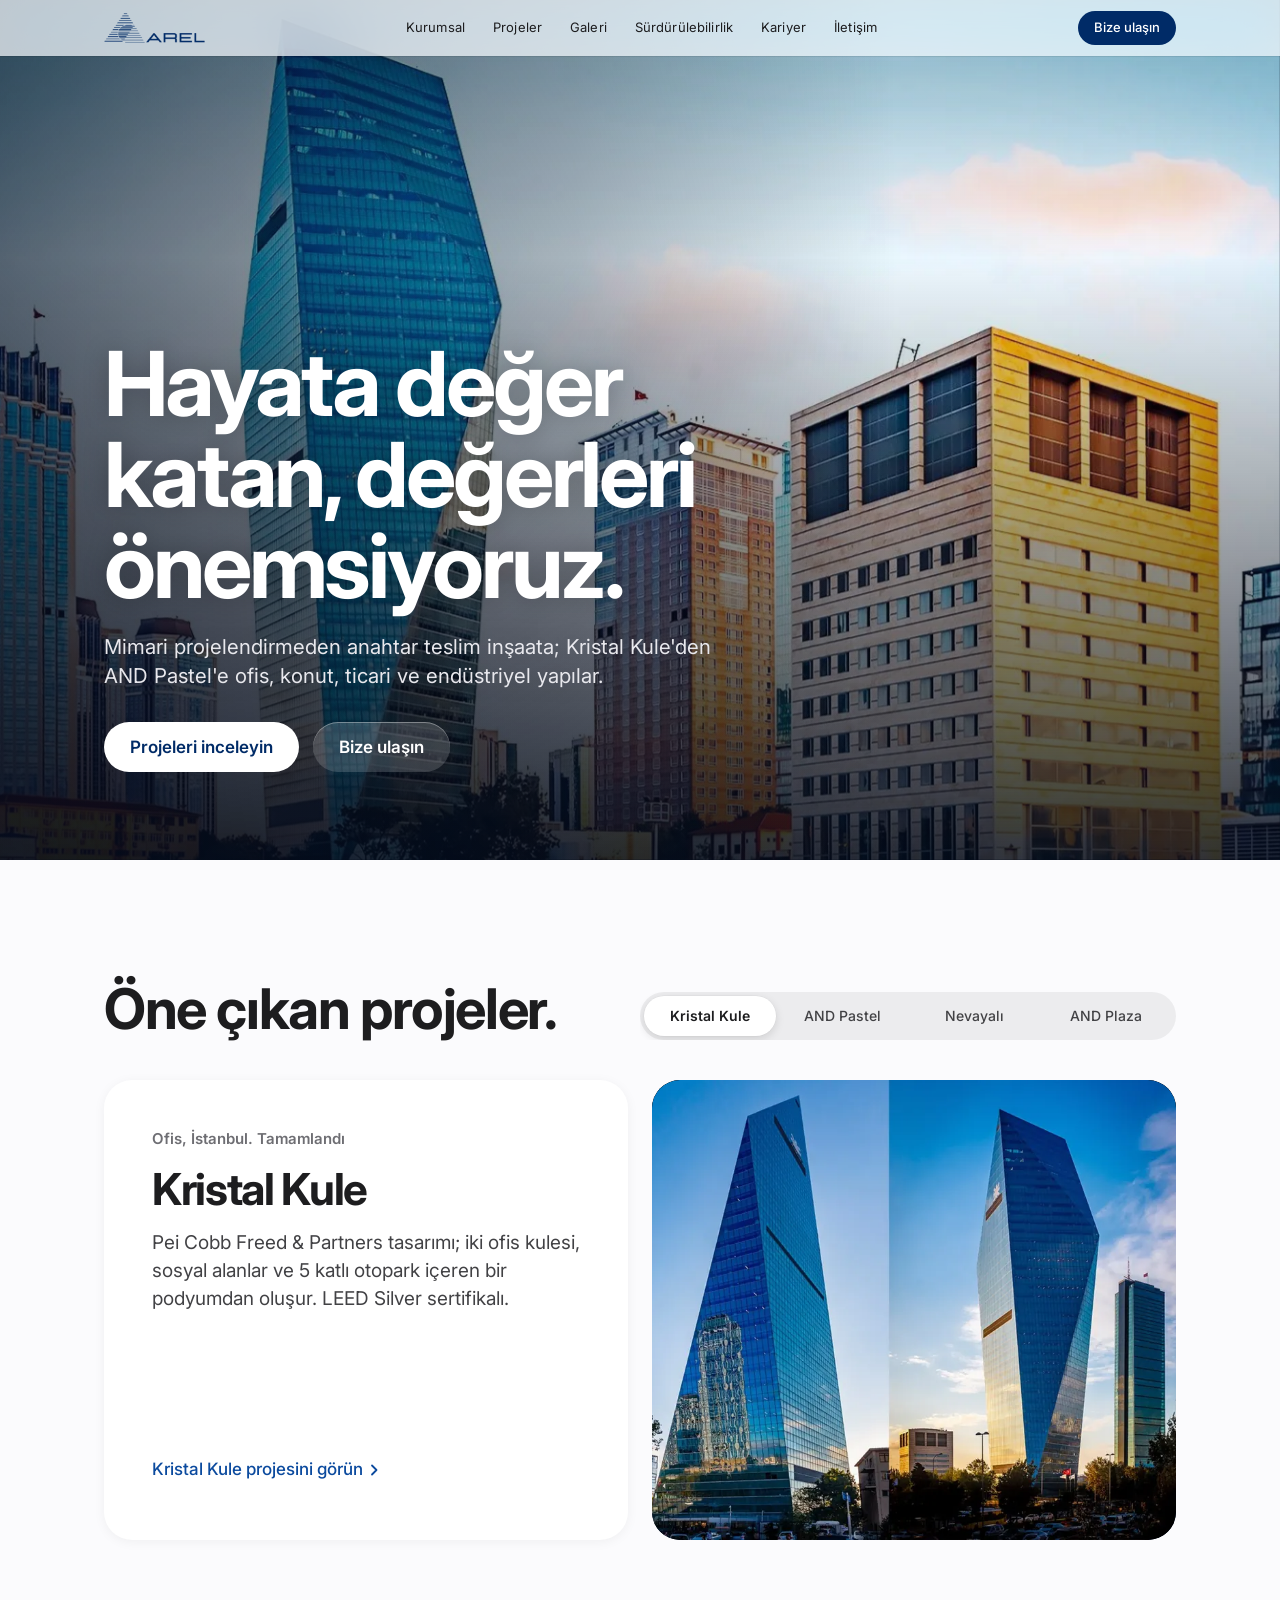
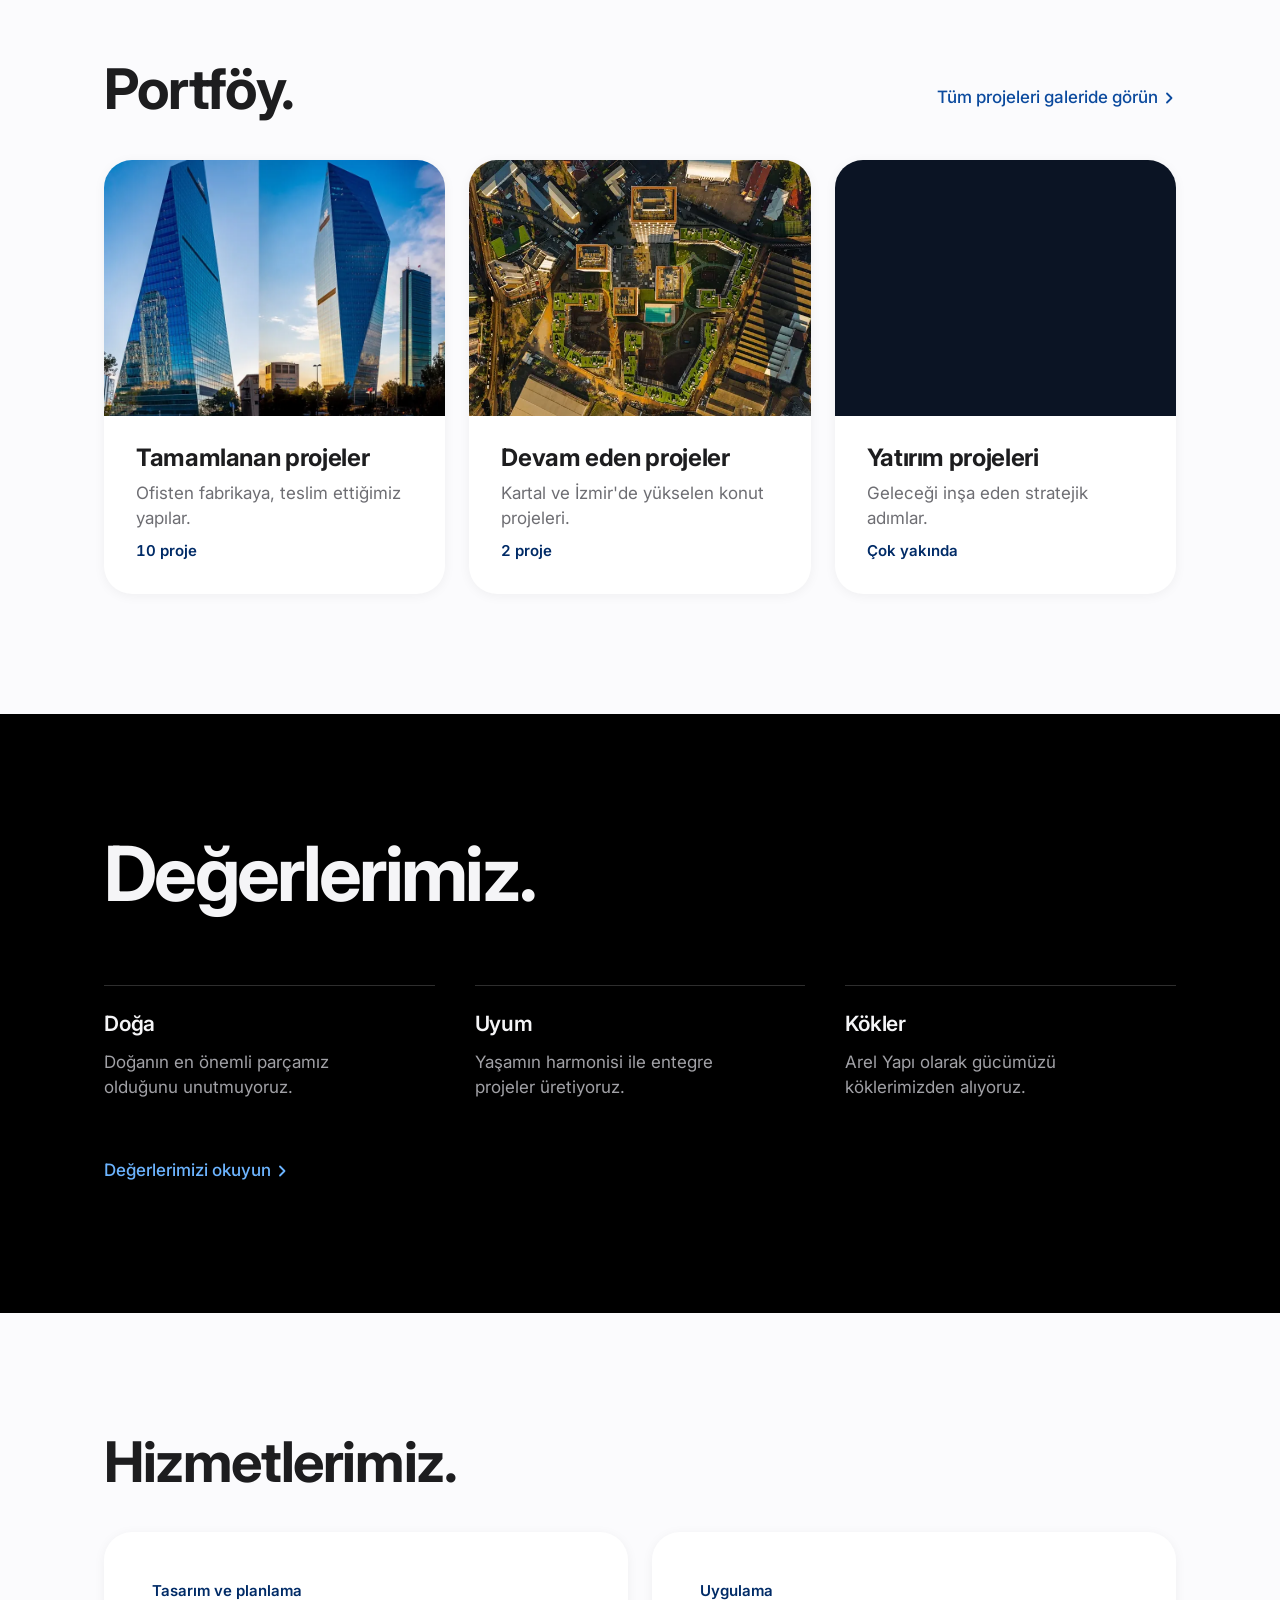
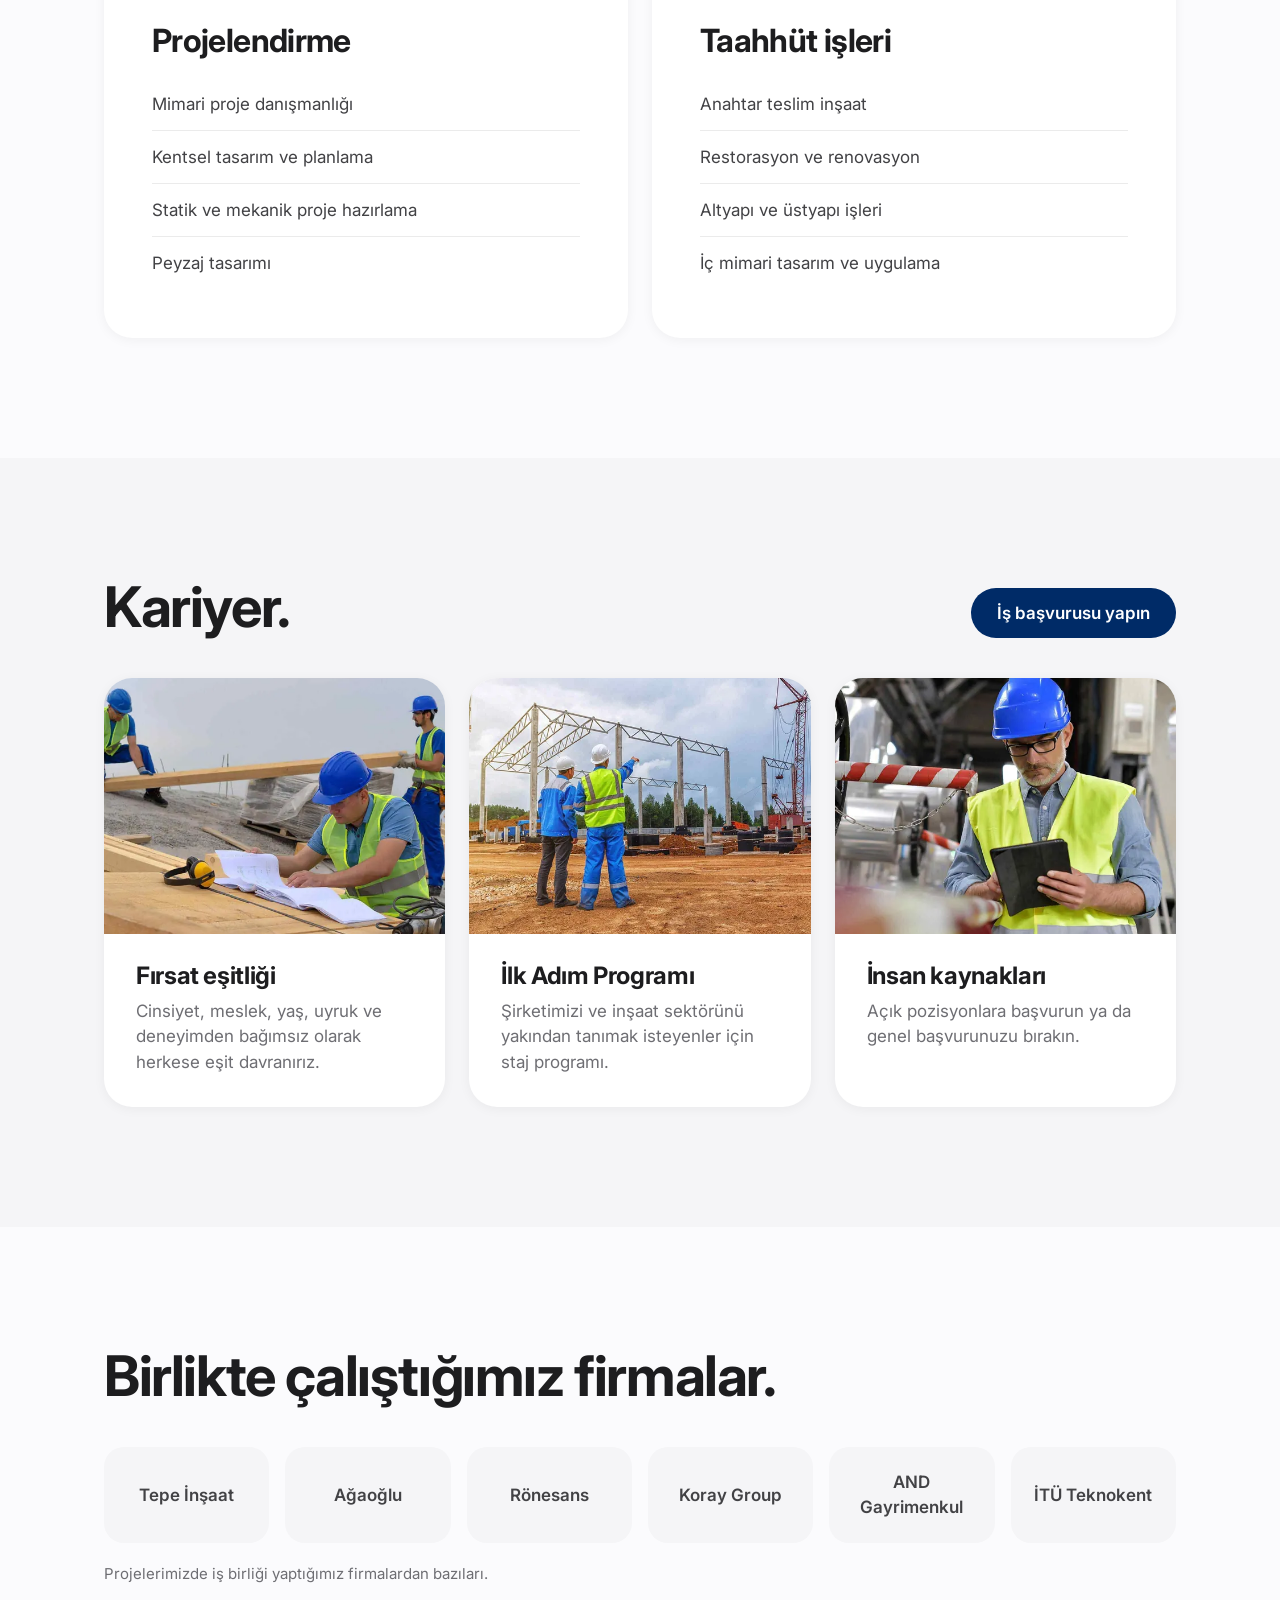
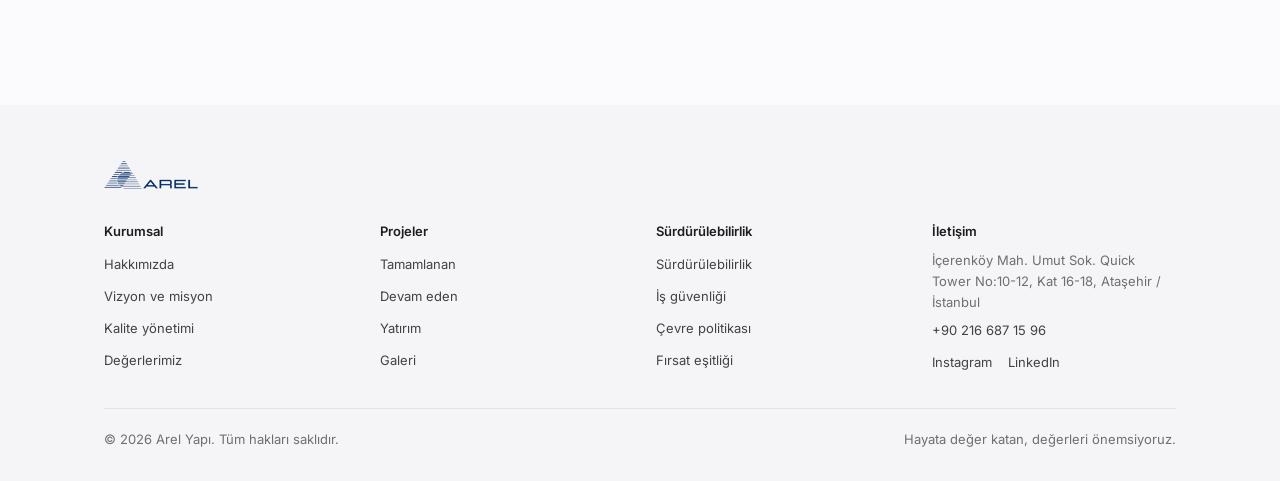
==== index.html @ bcb10699 "Add files via upload" ====
<!DOCTYPE html>
<html lang="tr">
<head>
<meta charset="UTF-8">
<meta name="viewport" content="width=device-width, initial-scale=1">
<title>Arel Yapı | Projelendirme ve Taahhüt</title>
<meta name="description" content="Arel Yapı; mimari projelendirmeden anahtar teslim inşaata kadar ofis, konut, ticari ve endüstriyel yapılar geliştirir. Kristal Kule, AND Plaza, AND Pastel ve daha fazlası.">
<link rel="canonical" href="https://www.arelyapi.net/">
<meta name="theme-color" content="#fbfbfd">
<meta property="og:type" content="website">
<meta property="og:locale" content="tr_TR">
<meta property="og:site_name" content="Arel Yapı">
<meta property="og:title" content="Arel Yapı | Projelendirme ve Taahhüt">
<meta property="og:description" content="Mimari projelendirmeden anahtar teslim inşaata ofis, konut, ticari ve endüstriyel yapılar.">
<meta property="og:url" content="https://www.arelyapi.net/">
<meta property="og:image" content="https://www.arelyapi.net/assets/img/istanbul-silueti-1600.jpg">
<meta name="twitter:card" content="summary_large_image">
<link rel="icon" href="https://arelyapi.net/wp-content/uploads/2025/02/cropped-1-fotor-bg-remover-2025022414462-270x270.png">
<link rel="preconnect" href="https://fonts.googleapis.com">
<link rel="preconnect" href="https://fonts.gstatic.com" crossorigin>
<link rel="preconnect" href="https://www.arelyapi.net">
<link rel="preload" as="image" href="assets/img/istanbul-silueti-1600.webp" imagesrcset="assets/img/istanbul-silueti-960.webp 960w, assets/img/istanbul-silueti-1600.webp 1600w" imagesizes="100vw" type="image/webp">
<link href="https://fonts.googleapis.com/css2?family=Inter:wght@400;500;600;700&display=swap" rel="stylesheet">
<link rel="stylesheet" href="assets/css/arel.css">
<script type="application/ld+json">
{
  "@context": "https://schema.org",
  "@graph": [
    {
      "@type": "Organization",
      "@id": "https://www.arelyapi.net/#org",
      "name": "Arel Yapı",
      "url": "https://www.arelyapi.net/",
      "logo": "https://www.arelyapi.net/assets/img/logo@2x.png",
      "slogan": "Hayata değer katan, değerleri önemsiyoruz.",
      "telephone": "+90 216 687 15 96",
      "address": {
        "@type": "PostalAddress",
        "streetAddress": "İçerenköy Mah. Umut Sok. Quick Tower No:10-12, Kat 16-18",
        "addressLocality": "Ataşehir",
        "addressRegion": "İstanbul",
        "addressCountry": "TR"
      },
      "sameAs": ["https://www.instagram.com/arelyapi_/", "https://tr.linkedin.com/company/arelyapi"]
    },
    {
      "@type": "WebSite",
      "@id": "https://www.arelyapi.net/#website",
      "name": "Arel Yapı",
      "url": "https://www.arelyapi.net/",
      "inLanguage": "tr-TR",
      "publisher": { "@id": "https://www.arelyapi.net/#org" }
    }
  ]
}
</script>
</head>
<body data-root="">
<a class="skip" href="#icerik">İçeriğe geç</a>

<header class="site-header">
  <div class="wrap bar">
    <a class="brand" href="index.html" aria-current="page"><img src="assets/img/logo.png" srcset="assets/img/logo.png 1x, assets/img/logo@2x.png 2x" width="101" height="30" alt="Arel Yapı anasayfa"></a>
    <nav class="nav-links" aria-label="Ana menü">
      <a href="about-us/index.html">Kurumsal</a>
      <a href="projeler/index.html">Projeler</a>
      <a href="galeri/index.html">Galeri</a>
      <a href="surdurulebilirlik/index.html">Sürdürülebilirlik</a>
      <a href="ilk-adim-programi/index.html">Kariyer</a>
      <a href="about-us/contact/index.html">İletişim</a>
    </nav>
    <div class="nav-end">
      <a class="pill" href="about-us/contact/index.html">Bize ulaşın</a>
      <button type="button" class="menu-btn" aria-expanded="false" aria-controls="mobil-menu" aria-label="Menüyü aç">
        <svg class="burger" width="20" height="20" viewBox="0 0 20 20" fill="none" stroke="currentColor" stroke-width="1.8" stroke-linecap="round" aria-hidden="true"><path d="M3 7h14M3 13h14"/></svg>
        <svg class="x" width="20" height="20" viewBox="0 0 20 20" fill="none" stroke="currentColor" stroke-width="1.8" stroke-linecap="round" aria-hidden="true"><path d="M5 5l10 10M15 5 5 15"/></svg>
      </button>
    </div>
  </div>
  <nav class="mobile-menu" id="mobil-menu" aria-label="Mobil menü" hidden>
    <a href="about-us/index.html">Kurumsal</a>
    <a href="projeler/index.html">Projeler</a>
    <a href="galeri/index.html">Galeri</a>
    <a href="surdurulebilirlik/index.html">Sürdürülebilirlik</a>
    <a href="ilk-adim-programi/index.html">Kariyer</a>
    <a href="about-us/contact/index.html">İletişim</a>
  </nav>
</header>

<main id="icerik">

  <!-- Giriş -->
  <section class="home-hero" aria-labelledby="slogan">
    <div class="hero-bg parallax">
      <picture>
        <source type="image/webp" srcset="assets/img/istanbul-silueti-960.webp 960w, assets/img/istanbul-silueti-1600.webp 1600w" sizes="100vw">
        <img src="assets/img/istanbul-silueti-1600.jpg" width="1600" height="900" alt="Kristal Kule ve çevresindeki yüksek yapılarla İstanbul silueti" fetchpriority="high">
      </picture>
    </div>
    <div class="shade" aria-hidden="true"></div>
    <div class="wrap hero-content">
      <h1 id="slogan" class="hero-in">Hayata değer katan, değerleri önemsiyoruz.</h1>
      <p class="hero-in d1">Mimari projelendirmeden anahtar teslim inşaata; Kristal Kule'den AND Pastel'e ofis, konut, ticari ve endüstriyel yapılar.</p>
      <div class="actions hero-in d2">
        <a class="btn btn-light" href="projeler/index.html">Projeleri inceleyin</a>
        <a class="btn btn-ghost" href="about-us/contact/index.html">Bize ulaşın</a>
      </div>
    </div>
  </section>

  <!-- Öne çıkan projeler -->
  <section class="section" aria-labelledby="one-cikan">
    <div class="wrap">
      <div class="section-head reveal">
        <h2 id="one-cikan" class="section-title">Öne çıkan projeler.</h2>
        <div class="tabs-scroll">
          <div class="tabs" role="tablist" aria-label="Öne çıkan projeler">
            <span class="thumb" aria-hidden="true"></span>
            <button type="button" role="tab" id="t-kristal" aria-selected="true" aria-controls="p-kristal" data-media="m-kristal">Kristal Kule</button>
            <button type="button" role="tab" id="t-pastel" aria-selected="false" aria-controls="p-pastel" data-media="m-pastel" tabindex="-1">AND Pastel</button>
            <button type="button" role="tab" id="t-neva" aria-selected="false" aria-controls="p-neva" data-media="m-neva" tabindex="-1">Nevayalı</button>
            <button type="button" role="tab" id="t-plaza" aria-selected="false" aria-controls="p-plaza" data-media="m-plaza" tabindex="-1">AND Plaza</button>
          </div>
        </div>
      </div>

      <div class="feature reveal">
        <div class="feature-text">
          <div class="panel" role="tabpanel" id="p-kristal" aria-labelledby="t-kristal">
            <span class="meta">Ofis, İstanbul. Tamamlandı</span>
            <h3>Kristal Kule</h3>
            <p>Pei Cobb Freed &amp; Partners tasarımı; iki ofis kulesi, sosyal alanlar ve 5 katlı otopark içeren bir podyumdan oluşur. LEED Silver sertifikalı.</p>
            <span class="spacer"></span>
            <a class="more" href="projeler/kristal-kule/index.html">Kristal Kule projesini görün
              <svg width="14" height="14" viewBox="0 0 14 14" fill="none" stroke="currentColor" stroke-width="1.8" stroke-linecap="round" stroke-linejoin="round" aria-hidden="true"><path d="M5 2.5 9.5 7 5 11.5"/></svg></a>
          </div>
          <div class="panel" role="tabpanel" id="p-pastel" aria-labelledby="t-pastel" hidden>
            <span class="meta">Konut, Kartal, İstanbul. Devam ediyor</span>
            <h3>AND Pastel</h3>
            <p>AND Gayrimenkul'ün ikinci projesi. Tepe İnşaat ile, yeni nesil mahalle konseptiyle inşa ediliyor.</p>
            <span class="spacer"></span>
            <a class="more" href="projeler/and-pastel/index.html">AND Pastel projesini görün
              <svg width="14" height="14" viewBox="0 0 14 14" fill="none" stroke="currentColor" stroke-width="1.8" stroke-linecap="round" stroke-linejoin="round" aria-hidden="true"><path d="M5 2.5 9.5 7 5 11.5"/></svg></a>
          </div>
          <div class="panel" role="tabpanel" id="p-neva" aria-labelledby="t-neva" hidden>
            <span class="meta">Konut, İzmir. Devam ediyor</span>
            <h3>Nevayalı</h3>
            <p>İzmir'in merkezinde, doğal çevresiyle bütünleşen ve lüks rezidans yaşamı sunan bir konut projesi.</p>
            <span class="spacer"></span>
            <a class="more" href="projeler/nevayali/index.html">Nevayalı projesini görün
              <svg width="14" height="14" viewBox="0 0 14 14" fill="none" stroke="currentColor" stroke-width="1.8" stroke-linecap="round" stroke-linejoin="round" aria-hidden="true"><path d="M5 2.5 9.5 7 5 11.5"/></svg></a>
          </div>
          <div class="panel" role="tabpanel" id="p-plaza" aria-labelledby="t-plaza" hidden>
            <span class="meta">Ofis, Anadolu Yakası, İstanbul. Tamamlandı</span>
            <h3>AND Plaza</h3>
            <p>73.325 m² inşaat alanına sahip A+ sınıfı ofis projesi. Tepe İnşaat tarafından anahtar teslim tamamlandı; LEED Platinum sertifikalı.</p>
            <span class="spacer"></span>
            <a class="more" href="projeler/and-plaza/index.html">AND Plaza projesini görün
              <svg width="14" height="14" viewBox="0 0 14 14" fill="none" stroke="currentColor" stroke-width="1.8" stroke-linecap="round" stroke-linejoin="round" aria-hidden="true"><path d="M5 2.5 9.5 7 5 11.5"/></svg></a>
          </div>
        </div>

        <div class="feature-media">
          <div class="panel media" id="m-kristal">
            <picture>
              <source type="image/webp" srcset="assets/img/kristal-kule-800.webp 800w, assets/img/kristal-kule-1600.webp 1600w" sizes="(min-width: 1120px) 540px, (min-width: 700px) 50vw, 100vw">
              <img src="assets/img/kristal-kule-1600.jpg" width="1600" height="1348" alt="Kristal Kule'nin cam cepheli iki kulesi" loading="lazy" decoding="async">
            </picture>
            <span class="fallback"><b>Kristal Kule</b><span>[Görsel yüklenemedi]</span></span>
          </div>
          <div class="panel media" id="m-pastel" hidden>
            <picture>
              <source type="image/webp" srcset="assets/img/and-pastel-800.webp 800w, assets/img/and-pastel-1600.webp 1600w" sizes="(min-width: 1120px) 540px, (min-width: 700px) 50vw, 100vw">
              <img src="assets/img/and-pastel-1600.jpg" width="1600" height="900" alt="AND Pastel yerleşkesinin kuşbakışı görünümü" loading="lazy" decoding="async">
            </picture>
            <span class="fallback"><b>AND Pastel</b><span>[Görsel yüklenemedi]</span></span>
          </div>
          <div class="panel media" id="m-neva" hidden>
            <img src="https://www.arelyapi.net/wp-content/uploads/2024/11/1-editAI.jpg.webp" width="1600" height="900" alt="Nevayalı konut projesinin görseli" loading="lazy" decoding="async">
            <span class="fallback"><b>Nevayalı</b><span>[Görsel yüklenemedi]</span></span>
          </div>
          <div class="panel media" id="m-plaza" hidden>
            <img src="https://www.arelyapi.net/wp-content/uploads/2020/07/and-plaza_1.jpg" width="1600" height="900" alt="AND Plaza ofis binası" loading="lazy" decoding="async">
            <span class="fallback"><b>AND Plaza</b><span>[Görsel yüklenemedi]</span></span>
          </div>
        </div>
      </div>
    </div>
  </section>

  <!-- Portföy -->
  <section class="section" style="padding-top: 0" aria-labelledby="portfoy">
    <div class="wrap">
      <div class="section-head reveal">
        <h2 id="portfoy" class="section-title">Portföy.</h2>
        <a class="more" href="galeri/index.html">Tüm projeleri galeride görün
          <svg width="14" height="14" viewBox="0 0 14 14" fill="none" stroke="currentColor" stroke-width="1.8" stroke-linecap="round" stroke-linejoin="round" aria-hidden="true"><path d="M5 2.5 9.5 7 5 11.5"/></svg></a>
      </div>
      <div class="grid-3">
        <a class="tile reveal" href="tamamlanan-projeler/index.html">
          <span class="tile-img"><picture>
            <source type="image/webp" srcset="assets/img/kristal-kule-800.webp 800w, assets/img/kristal-kule-1600.webp 1600w" sizes="(min-width: 1120px) 360px, (min-width: 700px) 50vw, 100vw">
            <img src="assets/img/kristal-kule-1600.jpg" width="1600" height="1348" alt="" loading="lazy" decoding="async"></picture></span>
          <span class="tile-body">
            <span class="tile-title">Tamamlanan projeler</span>
            <span class="tile-text">Ofisten fabrikaya, teslim ettiğimiz yapılar.</span>
            <span class="tile-count">10 proje</span>
          </span>
        </a>
        <a class="tile reveal" href="devam-eden-projeler/index.html">
          <span class="tile-img"><picture>
            <source type="image/webp" srcset="assets/img/and-pastel-800.webp 800w, assets/img/and-pastel-1600.webp 1600w" sizes="(min-width: 1120px) 360px, (min-width: 700px) 50vw, 100vw">
            <img src="assets/img/and-pastel-1600.jpg" width="1600" height="900" alt="" loading="lazy" decoding="async"></picture></span>
          <span class="tile-body">
            <span class="tile-title">Devam eden projeler</span>
            <span class="tile-text">Kartal ve İzmir'de yükselen konut projeleri.</span>
            <span class="tile-count">2 proje</span>
          </span>
        </a>
        <a class="tile reveal" href="yatirim-projeleri/index.html">
          <span class="tile-img"><picture>
            <source type="image/webp" srcset="assets/img/istanbul-silueti-960.webp 960w, assets/img/istanbul-silueti-1600.webp 1600w" sizes="(min-width: 1120px) 360px, (min-width: 700px) 50vw, 100vw">
            <img src="assets/img/istanbul-silueti-1600.jpg" width="1600" height="900" alt="" loading="lazy" decoding="async" style="object-position: 85% center"></picture></span>
          <span class="tile-body">
            <span class="tile-title">Yatırım projeleri</span>
            <span class="tile-text">Geleceği inşa eden stratejik adımlar.</span>
            <span class="tile-count">Çok yakında</span>
          </span>
        </a>
      </div>
    </div>
  </section>

  <!-- Değerler -->
  <section class="section dark values" aria-labelledby="degerler">
    <div class="wrap">
      <h2 id="degerler" class="reveal">Değerlerimiz.</h2>
      <div class="grid-3">
        <div class="value reveal">
          <h3>Doğa</h3>
          <p>Doğanın en önemli parçamız olduğunu unutmuyoruz.</p>
        </div>
        <div class="value reveal">
          <h3>Uyum</h3>
          <p>Yaşamın harmonisi ile entegre projeler üretiyoruz.</p>
        </div>
        <div class="value reveal">
          <h3>Kökler</h3>
          <p>Arel Yapı olarak gücümüzü köklerimizden alıyoruz.</p>
        </div>
      </div>
      <a class="more reveal" href="degerlerimiz/index.html">Değerlerimizi okuyun
        <svg width="14" height="14" viewBox="0 0 14 14" fill="none" stroke="currentColor" stroke-width="1.8" stroke-linecap="round" stroke-linejoin="round" aria-hidden="true"><path d="M5 2.5 9.5 7 5 11.5"/></svg></a>
    </div>
  </section>

  <!-- Hizmetler -->
  <section class="section" aria-labelledby="hizmetler">
    <div class="wrap">
      <div class="section-head reveal">
        <h2 id="hizmetler" class="section-title">Hizmetlerimiz.</h2>
      </div>
      <div class="grid-3" style="grid-template-columns: repeat(auto-fit, minmax(320px, 1fr))">
        <div class="service reveal">
          <span class="meta">Tasarım ve planlama</span>
          <h3>Projelendirme</h3>
          <ul>
            <li>Mimari proje danışmanlığı</li>
            <li>Kentsel tasarım ve planlama</li>
            <li>Statik ve mekanik proje hazırlama</li>
            <li>Peyzaj tasarımı</li>
          </ul>
        </div>
        <div class="service reveal">
          <span class="meta">Uygulama</span>
          <h3>Taahhüt işleri</h3>
          <ul>
            <li>Anahtar teslim inşaat</li>
            <li>Restorasyon ve renovasyon</li>
            <li>Altyapı ve üstyapı işleri</li>
            <li>İç mimari tasarım ve uygulama</li>
          </ul>
        </div>
      </div>
    </div>
  </section>

  <!-- Kariyer -->
  <section class="section bg-surface" aria-labelledby="kariyer">
    <div class="wrap">
      <div class="section-head reveal">
        <h2 id="kariyer" class="section-title">Kariyer.</h2>
        <a class="btn btn-navy" href="is-basvurusu/index.html">İş başvurusu yapın</a>
      </div>
      <div class="grid-3">
        <a class="tile reveal" href="firsat-esitligi/index.html">
          <span class="tile-img"><picture>
            <source type="image/webp" srcset="assets/img/firsat-esitligi-600.webp 600w, assets/img/firsat-esitligi-1200.webp 1200w" sizes="(min-width: 1120px) 360px, (min-width: 700px) 50vw, 100vw">
            <img src="assets/img/firsat-esitligi-1200.jpg" width="1200" height="1244" alt="" loading="lazy" decoding="async"></picture></span>
          <span class="tile-body">
            <span class="tile-title">Fırsat eşitliği</span>
            <span class="tile-text">Cinsiyet, meslek, yaş, uyruk ve deneyimden bağımsız olarak herkese eşit davranırız.</span>
          </span>
        </a>
        <a class="tile reveal" href="ilk-adim-programi/index.html">
          <span class="tile-img"><picture>
            <source type="image/webp" srcset="assets/img/ilk-adim-600.webp 600w, assets/img/ilk-adim-1200.webp 1200w" sizes="(min-width: 1120px) 360px, (min-width: 700px) 50vw, 100vw">
            <img src="assets/img/ilk-adim-1200.jpg" width="1200" height="1244" alt="" loading="lazy" decoding="async"></picture></span>
          <span class="tile-body">
            <span class="tile-title">İlk Adım Programı</span>
            <span class="tile-text">Şirketimizi ve inşaat sektörünü yakından tanımak isteyenler için staj programı.</span>
          </span>
        </a>
        <a class="tile reveal" href="is-basvurusu/index.html">
          <span class="tile-img"><picture>
            <source type="image/webp" srcset="assets/img/insan-kaynaklari-600.webp 600w, assets/img/insan-kaynaklari-1200.webp 1200w" sizes="(min-width: 1120px) 360px, (min-width: 700px) 50vw, 100vw">
            <img src="assets/img/insan-kaynaklari-1200.jpg" width="1200" height="1244" alt="" loading="lazy" decoding="async"></picture></span>
          <span class="tile-body">
            <span class="tile-title">İnsan kaynakları</span>
            <span class="tile-text">Açık pozisyonlara başvurun ya da genel başvurunuzu bırakın.</span>
          </span>
        </a>
      </div>
    </div>
  </section>

  <!-- Birlikte çalıştığımız firmalar -->
  <section class="section" aria-labelledby="ortaklar">
    <div class="wrap">
      <div class="section-head reveal">
        <h2 id="ortaklar" class="section-title">Birlikte çalıştığımız firmalar.</h2>
      </div>
      <ul class="partners reveal">
        <li translate="no">Tepe İnşaat</li>
        <li translate="no">Ağaoğlu</li>
        <li translate="no">Rönesans</li>
        <li translate="no">Koray Group</li>
        <li translate="no">AND Gayrimenkul</li>
        <li translate="no">İTÜ Teknokent</li>
      </ul>
      <p class="partners-note">Projelerimizde iş birliği yaptığımız firmalardan bazıları.</p>
    </div>
  </section>

</main>

<footer class="site-footer">
  <div class="wrap">
    <img class="logo" src="assets/img/logo.png" srcset="assets/img/logo.png 1x, assets/img/logo@2x.png 2x" width="94" height="28" alt="Arel Yapı" loading="lazy">
    <div class="foot-grid">
      <div><h2>Kurumsal</h2><a href="about-us/index.html">Hakkımızda</a><a href="about-us/vizyon-misyon/index.html">Vizyon ve misyon</a><a href="kalite-yonetimi/index.html">Kalite yönetimi</a><a href="degerlerimiz/index.html">Değerlerimiz</a></div>
      <div><h2>Projeler</h2><a href="tamamlanan-projeler/index.html">Tamamlanan</a><a href="devam-eden-projeler/index.html">Devam eden</a><a href="yatirim-projeleri/index.html">Yatırım</a><a href="galeri/index.html">Galeri</a></div>
      <div><h2>Sürdürülebilirlik</h2><a href="surdurulebilirlik/index.html">Sürdürülebilirlik</a><a href="is-guvenligi/index.html">İş güvenliği</a><a href="cevre-politikasi/index.html">Çevre politikası</a><a href="firsat-esitligi/index.html">Fırsat eşitliği</a></div>
      <div><h2>İletişim</h2>
        <address>İçerenköy Mah. Umut Sok. Quick Tower No:10-12, Kat 16-18, Ataşehir / İstanbul</address>
        <a href="tel:+902166871596">+90 216 687 15 96</a>
        <!-- [Eksik: e-posta adresi] Sitede gizli olduğu için okunamadı. Ekleyin: <a href="mailto:...">...</a> -->
        <div class="foot-social"><a href="https://www.instagram.com/arelyapi_/" rel="noopener">Instagram</a><a href="https://tr.linkedin.com/company/arelyapi" rel="noopener">LinkedIn</a></div>
      </div>
    </div>
    <div class="foot-bottom"><span>© <span id="yil">2026</span> Arel Yapı. Tüm hakları saklıdır.</span><span>Hayata değer katan, değerleri önemsiyoruz.</span></div>
  </div>
</footer>

<script src="assets/js/site.js" defer></script>
<script src="assets/js/anasayfa.js" defer></script>
</body>
</html>
---- assets/css/arel.css ----
/* ==========================================================================
   Arel Yapı — ortak stil dosyası
   Anasayfa (index.html) ve Galeri (galeri/index.html) bu dosyayı kullanır.
   Bölümler: 1 Değişkenler · 2 Temel · 3 Header · 4 Ortak parçalar
             5 Anasayfa · 6 Galeri · 7 Footer · 8 Hareket tercihleri
   ========================================================================== */

/* 1. Değişkenler -------------------------------------------------------- */
:root {
  --bg: #fbfbfd;
  --surface: #f5f5f7;
  --card: #ffffff;
  --ink: #1d1d1f;
  --ink-2: #424245;
  --muted: #6e6e73;
  --line: rgba(0, 0, 0, .08);
  --navy: #002b67;          /* Arel logosundaki lacivert */
  --navy-deep: #001a40;
  --link: #0b4a9e;
  --night: #0b1424;
  --on-dark: #f5f5f7;
  --on-dark-2: #a1a1a6;
  --link-on-dark: #6cb4ff;
  --radius-lg: 28px;
  --radius-md: 18px;
  --ease: cubic-bezier(.2, .8, .2, 1);
  --wrap: 1120px;
  --header-h: 56px;
  --font: -apple-system, BlinkMacSystemFont, "SF Pro Text", "Inter", system-ui, sans-serif;
}

/* 2. Temel -------------------------------------------------------------- */
*, *::before, *::after { box-sizing: border-box; }
[hidden] { display: none !important; }
html { scroll-behavior: smooth; -webkit-text-size-adjust: 100%; }
body {
  margin: 0;
  background: var(--bg);
  color: var(--ink);
  font-family: var(--font);
  font-size: 17px;
  line-height: 1.47;
  -webkit-font-smoothing: antialiased;
  -webkit-tap-highlight-color: rgba(0, 43, 103, .12);
}
img, picture { display: block; max-width: 100%; }
img { height: auto; }
a { color: var(--link); text-decoration: none; }
a:hover { color: var(--navy); text-decoration: underline; }
button { font: inherit; color: inherit; touch-action: manipulation; }
h1, h2, h3 { text-wrap: balance; }
p { text-wrap: pretty; }
:focus-visible { outline: 3px solid rgba(11, 74, 158, .55); outline-offset: 3px; border-radius: 6px; }
[id] { scroll-margin-top: calc(var(--header-h) + 16px); }
.wrap { max-width: var(--wrap); margin: 0 auto; padding: 0 24px; }
.sr-only { position: absolute; width: 1px; height: 1px; padding: 0; margin: -1px; overflow: hidden; clip: rect(0 0 0 0); white-space: nowrap; border: 0; }
.skip { position: absolute; left: 16px; top: -64px; z-index: 100; background: var(--navy); color: #fff; padding: 12px 18px; border-radius: 999px; }
.skip:focus { top: 12px; color: #fff; }

/* 3. Header ------------------------------------------------------------- */
.site-header {
  position: sticky; top: 0; z-index: 40;
  background: rgba(251, 251, 253, .72);
  -webkit-backdrop-filter: saturate(180%) blur(24px);
  backdrop-filter: saturate(180%) blur(24px);
  box-shadow: 0 1px 0 var(--line);
}
.site-header .bar { height: var(--header-h); display: flex; align-items: center; justify-content: space-between; gap: 24px; }
.brand { display: flex; align-items: center; min-height: 44px; }
.brand img { width: 101px; height: 30px; }
.nav-links { display: flex; align-items: center; gap: 28px; font-size: 13px; letter-spacing: .01em; }
.nav-links a { color: var(--ink); }
.nav-links a[aria-current="page"] { color: var(--navy); font-weight: 600; }
.nav-end { display: flex; align-items: center; gap: 8px; }
.menu-btn { display: none; width: 44px; height: 44px; border: 0; border-radius: 50%; background: transparent; place-items: center; cursor: pointer; }
.menu-btn:hover { background: rgba(0, 0, 0, .06); }
.menu-btn .x { display: none; }
.menu-btn[aria-expanded="true"] .x { display: block; }
.menu-btn[aria-expanded="true"] .burger { display: none; }
.mobile-menu { border-top: 1px solid var(--line); padding: 8px 24px 24px; }
.mobile-menu a { display: flex; align-items: center; min-height: 52px; font-size: 21px; font-weight: 600; letter-spacing: -.01em; color: var(--ink); box-shadow: inset 0 -1px 0 var(--line); }
.mobile-menu a[aria-current="page"] { color: var(--navy); }
.mobile-menu a:hover { text-decoration: none; color: var(--navy); }
@media (max-width: 820px) {
  .nav-links, .nav-end .pill { display: none; }
  .menu-btn { display: grid; }
}
@media (min-width: 821px) { .mobile-menu { display: none !important; } }
@media (prefers-reduced-transparency: reduce) {
  .site-header { background: var(--bg); -webkit-backdrop-filter: none; backdrop-filter: none; }
}
@media (prefers-contrast: more) { .site-header { background: #fff; box-shadow: 0 1px 0 var(--ink); } }

/* 4. Ortak parçalar ----------------------------------------------------- */
.pill {
  display: inline-flex; align-items: center; justify-content: center;
  min-height: 34px; padding: 0 16px; border: 0; border-radius: 999px;
  background: var(--navy); color: #fff; font-size: 13px; font-weight: 500; cursor: pointer;
  transition: transform 120ms ease-out, background-color 200ms ease;
}
.pill:hover { background: var(--navy-deep); color: #fff; text-decoration: none; }
.pill:active { transform: scale(.96); }
.btn {
  display: inline-flex; align-items: center; min-height: 50px; padding: 0 26px;
  border-radius: 999px; font-size: 17px; font-weight: 600;
  transition: transform 120ms ease-out, background-color 200ms ease;
}
.btn:hover { text-decoration: none; }
.btn:active { transform: scale(.96); }
.btn-light { background: #fff; color: var(--navy); }
.btn-light:hover { background: #e8edf6; color: var(--navy); }
.btn-navy { background: var(--navy); color: #fff; }
.btn-navy:hover { background: var(--navy-deep); color: #fff; }
.btn-ghost { background: rgba(255, 255, 255, .16); color: #fff; box-shadow: inset 0 1px 0 rgba(255, 255, 255, .35);
  -webkit-backdrop-filter: saturate(180%) blur(20px); backdrop-filter: saturate(180%) blur(20px); }
.btn-ghost:hover { background: rgba(255, 255, 255, .26); color: #fff; }
.more { display: inline-flex; align-items: center; gap: 4px; min-height: 44px; font-size: 17px; font-weight: 500; }
.more svg { flex: none; }
.section { padding: 120px 0; }
.section-title { margin: 0; font-size: clamp(36px, 5vw, 56px); line-height: 1.07; letter-spacing: -.025em; font-weight: 700; }
.section-head { display: flex; flex-wrap: wrap; align-items: flex-end; justify-content: space-between; gap: 24px; margin-bottom: 40px; }
.lead { margin: 0; font-size: 21px; line-height: 1.42; color: var(--ink-2); max-width: 30em; }
.media { display: block; position: relative; overflow: hidden; border-radius: var(--radius-lg); background: var(--night); }
.media img { width: 100%; height: 100%; object-fit: cover; }
.media picture, .tile-img picture, .hero-bg picture { width: 100%; height: 100%; }
.fallback { position: absolute; inset: 0; display: none; flex-direction: column; align-items: center; justify-content: center; gap: 8px; padding: 24px; text-align: center; color: #dbe6ff; background: linear-gradient(160deg, #13233f, #0b1424); }
.fallback b { font-size: 28px; letter-spacing: -.02em; color: #fff; }
.fallback span { font-size: 14px; }
.media.is-broken img { display: none; }
.media.is-broken .fallback { display: flex; }
.arrow { width: 44px; height: 44px; border-radius: 50%; border: 0; background: rgba(0, 0, 0, .08); display: grid; place-items: center; cursor: pointer; transition: background-color 200ms ease, transform 120ms ease-out; }
.arrow:hover { background: rgba(0, 0, 0, .14); }
.arrow:active { transform: scale(.94); }
.tile { display: flex; flex-direction: column; border-radius: var(--radius-lg); overflow: hidden; background: var(--card); box-shadow: 0 2px 12px rgba(0, 0, 0, .05); color: var(--ink); transition: transform 500ms var(--ease), box-shadow 500ms var(--ease); }
a.tile:hover { text-decoration: none; color: var(--ink); transform: translateY(-6px); box-shadow: 0 32px 64px rgba(0, 0, 0, .14); }
.tile .tile-img { aspect-ratio: 4 / 3; overflow: hidden; background: var(--night); }
.tile .tile-img img { width: 100%; height: 100%; object-fit: cover; transition: transform 900ms var(--ease); }
a.tile:hover .tile-img img { transform: scale(1.06); }
.tile .tile-body { padding: 28px 32px 32px; display: flex; flex-direction: column; gap: 8px; }
.tile .tile-title { font-size: 24px; font-weight: 700; letter-spacing: -.015em; line-height: 1.2; }
.tile .tile-text { font-size: 17px; line-height: 1.5; color: var(--muted); }
.tile .tile-count { font-size: 15px; font-weight: 600; color: var(--navy); font-variant-numeric: tabular-nums; }
.grid-3 { display: grid; grid-template-columns: repeat(auto-fit, minmax(280px, 1fr)); gap: 24px; }

/* 5. Anasayfa ----------------------------------------------------------- */
.home-hero { position: relative; margin-top: calc(var(--header-h) * -1); height: min(860px, 100svh); min-height: 560px; overflow: hidden; background: var(--night); color: #fff; }
.home-hero .hero-bg { position: absolute; inset: 0; }
.home-hero .hero-bg img { width: 100%; height: 100%; object-fit: cover; object-position: center 40%; }
.home-hero .shade { position: absolute; inset: 0; background: linear-gradient(90deg, rgba(4, 12, 28, .62) 0%, rgba(4, 12, 28, .28) 45%, rgba(4, 12, 28, 0) 70%), linear-gradient(180deg, rgba(4, 12, 28, .25) 0%, rgba(0, 0, 0, 0) 30%, rgba(4, 12, 28, .82) 100%); }
.home-hero h1, .home-hero p { text-shadow: 0 1px 24px rgba(0, 0, 0, .25); }
.home-hero .hero-content { position: relative; height: 100%; display: flex; flex-direction: column; justify-content: flex-end; gap: 20px; padding-bottom: 88px; }
.home-hero h1 { margin: 0; max-width: 13ch; font-size: clamp(44px, 7vw, 92px); line-height: 1.02; letter-spacing: -.035em; font-weight: 700; }
.home-hero p { margin: 0; max-width: 30em; font-size: clamp(18px, 1.6vw, 21px); line-height: 1.42; color: #e8e8ed; }
.home-hero .actions { margin-top: 12px; display: flex; flex-wrap: wrap; align-items: center; gap: 14px; }

.tabs { position: relative; display: grid; grid-template-columns: repeat(4, 132px); padding: 4px; border-radius: 999px; background: rgba(0, 0, 0, .06); }
.tabs-scroll { max-width: 100%; overflow-x: auto; scrollbar-width: none; }
.tabs-scroll::-webkit-scrollbar { display: none; }
.tabs .thumb { position: absolute; top: 4px; left: 4px; width: 132px; height: 40px; border-radius: 999px; background: #fff; box-shadow: 0 3px 10px rgba(0, 0, 0, .12), 0 0 0 .5px rgba(0, 0, 0, .04); transition: transform 450ms cubic-bezier(.25, 1, .35, 1); }
.tabs button { position: relative; z-index: 1; min-height: 40px; padding: 0 8px; border: 0; border-radius: 999px; background: transparent; font-size: 14px; font-weight: 500; color: var(--ink-2); white-space: nowrap; cursor: pointer; transition: color 200ms ease; }
.tabs button[aria-selected="true"] { color: var(--ink); font-weight: 600; }
.feature { display: grid; grid-template-columns: repeat(auto-fit, minmax(320px, 1fr)); gap: 24px; align-items: stretch; }
.feature-text { border-radius: var(--radius-lg); background: var(--card); box-shadow: 0 2px 12px rgba(0, 0, 0, .05); padding: clamp(28px, 4vw, 48px); display: grid; min-height: 460px; }
.feature-text .panel, .feature-media .panel { grid-area: 1 / 1; }
.feature-text .panel { display: flex; flex-direction: column; gap: 16px; }
.feature-text .meta { font-size: 15px; font-weight: 600; color: var(--muted); }
.feature-text h3 { margin: 0; font-size: clamp(34px, 4vw, 44px); line-height: 1.08; letter-spacing: -.03em; font-weight: 700; }
.feature-text p { margin: 0; font-size: 19px; line-height: 1.47; color: var(--ink-2); }
.feature-text .spacer { flex-grow: 1; }
.feature-media { position: relative; display: grid; border-radius: var(--radius-lg); overflow: hidden; min-height: 460px; background: var(--night); }
.feature-media .panel { position: relative; }
.feature-media img { position: absolute; inset: 0; width: 100%; height: 100%; object-fit: cover; }
.panel[hidden] { display: block !important; visibility: hidden; opacity: 0; }
.feature-text .panel[hidden] { display: flex !important; }
.feature .panel { transition: opacity 450ms ease, transform 700ms var(--ease), visibility 0s linear 0s; }
.feature .panel[hidden] { transition: opacity 300ms ease, transform 700ms var(--ease), visibility 0s linear 300ms; }
.feature-text .panel[hidden] { transform: translateY(16px); }
.feature-media .panel[hidden] { transform: scale(1.04); }

.dark { background: #000; color: var(--on-dark); }
.dark a { color: var(--link-on-dark); }
.dark a:hover { color: #a3d0ff; }
.values .kicker { margin: 0 0 14px; font-size: 21px; font-weight: 600; color: var(--on-dark-2); }
.values h2 { margin: 0; max-width: 16ch; font-size: clamp(40px, 6vw, 76px); line-height: 1.04; letter-spacing: -.035em; font-weight: 700; }
.values .grid-3 { margin-top: 72px; gap: 40px; }
.values .value { display: flex; flex-direction: column; gap: 10px; padding-top: 24px; box-shadow: inset 0 1px 0 rgba(255, 255, 255, .18); }
.values .value h3 { margin: 0; font-size: 21px; font-weight: 600; letter-spacing: -.01em; }
.values .value p { margin: 0; font-size: 17px; line-height: 1.5; color: var(--on-dark-2); }
.values .more { margin-top: 48px; }

.service { border-radius: var(--radius-lg); background: var(--card); box-shadow: 0 2px 12px rgba(0, 0, 0, .05); padding: clamp(28px, 4vw, 48px); display: flex; flex-direction: column; gap: 20px; }
.service .meta { font-size: 15px; font-weight: 600; color: var(--navy); }
.service h3 { margin: 0; font-size: 32px; line-height: 1.12; letter-spacing: -.02em; font-weight: 700; }
.service ul { margin: 0; padding: 0; list-style: none; font-size: 17px; line-height: 1.47; color: var(--ink-2); }
.service li { padding: 14px 0; box-shadow: inset 0 -1px 0 var(--line); }
.service li:last-child { box-shadow: none; }
.bg-surface { background: var(--surface); }
.partners { margin: 0; padding: 0; list-style: none; display: grid; grid-template-columns: repeat(auto-fit, minmax(150px, 1fr)); gap: 16px; }
.partners li { min-height: 96px; border-radius: 20px; background: var(--surface); display: flex; align-items: center; justify-content: center; padding: 16px; text-align: center; font-size: 17px; font-weight: 600; color: var(--ink-2); }
.partners-note { margin: 20px 0 0; font-size: 15px; color: var(--muted); }

/* 6. Galeri ------------------------------------------------------------- */
.crumbs { padding-top: 32px; font-size: 14px; color: var(--muted); }
.crumbs ol { margin: 0; padding: 0; list-style: none; display: flex; gap: 8px; }
.crumbs li + li::before { content: "/"; margin-right: 8px; color: #a1a1a6; }
.crumbs a { color: var(--muted); }
.gallery-hero { padding: 40px 0 0; }
.gallery-hero h1 { margin: 0; font-size: clamp(48px, 8vw, 96px); line-height: 1; letter-spacing: -.04em; font-weight: 700; }
.hero-grid { margin-top: 48px; display: grid; grid-template-columns: minmax(0, 1fr); gap: 48px 32px; align-items: end; }
.hero-text { display: flex; flex-direction: column; gap: 40px; }
.hero-figure { margin: 0; }
@media (min-width: 960px) { .hero-grid { grid-template-columns: repeat(12, minmax(0, 1fr)); } .hero-text { grid-column: span 5; padding-bottom: 40px; } .hero-figure { grid-column: span 7; } }
.facts { margin: 0; display: flex; flex-direction: column; }
.facts div { display: flex; justify-content: space-between; align-items: baseline; gap: 16px; padding: 16px 0; box-shadow: inset 0 -1px 0 var(--line); }
.facts div:first-child { box-shadow: inset 0 1px 0 var(--line), inset 0 -1px 0 var(--line); }
.facts dt { font-size: 15px; color: var(--muted); }
.facts dd { margin: 0; font-size: 28px; font-weight: 700; letter-spacing: -.02em; color: var(--navy); font-variant-numeric: tabular-nums; }
.facts dd.soon { font-size: 17px; font-weight: 600; }
.hero-media { aspect-ratio: 16 / 11; }
.caption { margin-top: 14px; display: flex; flex-wrap: wrap; justify-content: space-between; gap: 4px 16px; font-size: 14px; color: var(--muted); }
.caption strong { color: var(--ink); font-weight: 600; }

.works-section { padding: 140px 0 120px; }
.toolbar { display: flex; flex-wrap: wrap; align-items: center; justify-content: space-between; gap: 16px; padding: 16px 0 32px; margin-bottom: 40px; box-shadow: inset 0 -1px 0 var(--line); }
.chips { display: flex; flex-wrap: wrap; gap: 8px; }
.chip { min-height: 44px; padding: 0 16px; border-radius: 999px; border: 0; background: rgba(0, 0, 0, .05); color: var(--ink-2); font-size: 14px; font-weight: 500; cursor: pointer; transition: background-color 200ms ease, color 200ms ease, transform 120ms ease-out; }
.chip:hover { background: rgba(0, 0, 0, .09); color: var(--ink); }
.chip:active { transform: scale(.96); }
.chip[aria-pressed="true"] { background: var(--navy); color: #fff; }
.chip .n { margin-left: 6px; font-variant-numeric: tabular-nums; color: #5c5c61; }
.chip[aria-pressed="true"] .n { color: #c9d6ee; }
.segmented { position: relative; display: grid; grid-template-columns: repeat(2, 112px); padding: 4px; border-radius: 999px; background: rgba(0, 0, 0, .06); }
.segmented .thumb { position: absolute; top: 4px; left: 4px; width: 112px; height: 40px; border-radius: 999px; background: #fff; box-shadow: 0 3px 10px rgba(0, 0, 0, .12), 0 0 0 .5px rgba(0, 0, 0, .04); transition: transform 450ms cubic-bezier(.25, 1, .35, 1); }
.segmented[data-view="list"] .thumb { transform: translateX(100%); }
.segmented button { position: relative; z-index: 1; min-height: 40px; border: 0; background: transparent; border-radius: 999px; font-size: 14px; font-weight: 500; color: var(--ink-2); cursor: pointer; }
.segmented button[aria-pressed="true"] { color: var(--ink); font-weight: 600; }
.status-line { margin: 0 0 32px; font-size: 15px; color: var(--muted); }

.works { display: grid; grid-template-columns: minmax(0, 1fr); gap: 56px 32px; align-items: start; }
@media (min-width: 880px) {
  .works { grid-template-columns: repeat(12, minmax(0, 1fr)); row-gap: 72px; }
  .work { grid-column: span 12; }
  .work.s4 { grid-column: span 4; } .work.s5 { grid-column: span 5; }
  .work.s7 { grid-column: span 7; } .work.s8 { grid-column: span 8; }
  .work.drop { margin-top: 112px; }
}
.work-btn { display: flex; flex-direction: column; gap: 18px; width: 100%; padding: 0; border: 0; background: none; text-align: left; cursor: pointer; border-radius: var(--radius-lg); }
.work-btn .media { transition: box-shadow 500ms var(--ease), transform 500ms var(--ease); }
.work-btn .media img { transition: transform 900ms var(--ease); }
.work-btn:hover .media { transform: translateY(-6px); box-shadow: 0 32px 64px rgba(0, 0, 0, .14); }
.work-btn:hover .media img { transform: scale(1.05); }
.badge { position: absolute; top: 16px; left: 16px; padding: 6px 12px; border-radius: 999px; font-size: 13px; font-weight: 600; color: #fff; background: rgba(0, 26, 64, .72); -webkit-backdrop-filter: blur(12px); backdrop-filter: blur(12px); }
.work-meta { display: flex; flex-direction: column; gap: 4px; padding: 0 4px; }
.work-name { display: block; font-size: 24px; line-height: 1.15; letter-spacing: -.015em; font-weight: 700; color: var(--ink); }
.work-place { display: block; font-size: 15px; color: var(--muted); }
.work-btn:hover .work-name { color: var(--navy); }

.index-wrap { overflow-x: auto; border-radius: var(--radius-md); background: var(--card); box-shadow: 0 2px 12px rgba(0, 0, 0, .05); }
.index { width: 100%; border-collapse: collapse; min-width: 760px; font-size: 15px; }
.index th { padding: 16px 20px; text-align: left; font-size: 13px; font-weight: 600; color: var(--muted); box-shadow: inset 0 -1px 0 var(--line); }
.index td { padding: 0; box-shadow: inset 0 -1px 0 var(--line); color: var(--ink-2); }
.index tr:last-child td { box-shadow: none; }
.index td > span, .index td > button { display: flex; align-items: center; min-height: 64px; padding: 0 20px; }
.index td > button { width: 100%; border: 0; background: none; text-align: left; cursor: pointer; font-size: 17px; font-weight: 600; color: var(--ink); }
.index tbody tr { cursor: pointer; transition: background-color 160ms ease; }
.index tbody tr:hover { background: var(--surface); }
.index tbody tr:hover td > button { color: var(--navy); }
.dot { display: inline-block; width: 8px; height: 8px; border-radius: 50%; margin-right: 8px; background: #9aa3ae; }
.dot.live { background: #1f8a4c; }
.peek { position: fixed; z-index: 60; width: 280px; aspect-ratio: 4 / 3; border-radius: var(--radius-md); overflow: hidden; pointer-events: none; opacity: 0; transform: translate(24px, -50%) scale(.96); transition: opacity 180ms ease, transform 240ms var(--ease); box-shadow: 0 24px 48px rgba(0, 0, 0, .18); background: var(--night); }
.peek.on { opacity: 1; transform: translate(24px, -50%) scale(1); }
.peek img { width: 100%; height: 100%; object-fit: cover; }
.empty { padding: 64px 24px; text-align: center; color: var(--muted); border-radius: var(--radius-lg); background: var(--surface); }
.empty button { margin-top: 16px; }

.closer { padding: 120px 0; background: var(--surface); }
.closer-head p { margin: 12px 0 0; font-size: 19px; color: var(--ink-2); max-width: 30em; }
.arrows { display: flex; gap: 12px; }
.strip { display: flex; gap: 20px; overflow-x: auto; scroll-snap-type: x mandatory; overscroll-behavior-x: contain; padding: 4px max(24px, calc((100% - var(--wrap)) / 2 + 24px)) 24px; scrollbar-width: none; }
.strip::-webkit-scrollbar { display: none; }
.shot { flex: 0 0 auto; width: clamp(260px, 30vw, 380px); scroll-snap-align: start; border: 0; padding: 0; background: none; text-align: left; cursor: pointer; display: flex; flex-direction: column; gap: 12px; border-radius: var(--radius-lg); }
.shot .media { aspect-ratio: 4 / 5; }
.shot .media img { transition: transform 900ms var(--ease); }
.shot:hover .media img { transform: scale(1.05); }
.shot .t { font-size: 15px; font-weight: 600; color: var(--ink); padding: 0 4px; }

.cta-box { border-radius: var(--radius-lg); background: var(--night); color: var(--on-dark); padding: clamp(32px, 7vw, 88px); display: grid; grid-template-columns: minmax(0, 1fr); gap: 32px; }
.cta-box h2 { margin: 0; font-size: clamp(36px, 5vw, 56px); line-height: 1.05; letter-spacing: -.03em; font-weight: 700; max-width: 14ch; }
.cta-body { display: flex; flex-direction: column; gap: 28px; }
@media (min-width: 960px) { .cta-box { grid-template-columns: repeat(12, minmax(0, 1fr)); gap: 40px 32px; } .cta-box h2 { grid-column: span 7; } .cta-body { grid-column: span 5; } }
.cta-body p { margin: 0; font-size: 19px; line-height: 1.5; color: #c7c7cc; }
.cta-actions { display: flex; flex-wrap: wrap; gap: 14px; }
.cta-address { font-style: normal; font-size: 15px; line-height: 1.6; color: var(--on-dark-2); }

dialog.mono { width: min(1080px, 100%); max-width: 100%; height: 100%; max-height: 100%; margin: 0 auto; padding: 0; border: 0; background: var(--bg); color: var(--ink); overflow: hidden; }
@media (min-width: 880px) { dialog.mono { height: calc(100% - 48px); max-height: calc(100% - 48px); margin: 24px auto; border-radius: var(--radius-lg); } }
dialog.mono::backdrop { background: rgba(0, 10, 26, .55); -webkit-backdrop-filter: blur(8px); backdrop-filter: blur(8px); }
dialog.mono[open] { animation: monoIn 420ms var(--ease) both; }
dialog.mono[open]::backdrop { animation: fade 300ms ease both; }
@keyframes monoIn { from { opacity: 0; transform: translateY(24px) scale(.98); } to { opacity: 1; transform: none; } }
@keyframes fade { from { opacity: 0; } to { opacity: 1; } }
.mono-inner { height: 100%; overflow-y: auto; overscroll-behavior: contain; }
.mono-bar { position: sticky; top: 0; z-index: 2; display: flex; align-items: center; justify-content: space-between; gap: 16px; padding: 12px 16px 12px 28px; background: rgba(251, 251, 253, .85); -webkit-backdrop-filter: saturate(180%) blur(20px); backdrop-filter: saturate(180%) blur(20px); box-shadow: 0 1px 0 var(--line); }
.mono-count { font-size: 14px; color: var(--muted); font-variant-numeric: tabular-nums; }
.mono-ctrl { display: flex; align-items: center; gap: 8px; }
.mono-body { padding: 32px clamp(20px, 4vw, 48px) 56px; display: flex; flex-direction: column; gap: 40px; }
.mono-title { display: flex; flex-direction: column; gap: 8px; }
.mono-title h2 { margin: 0; font-size: clamp(36px, 5vw, 56px); line-height: 1.05; letter-spacing: -.03em; font-weight: 700; }
.mono-title p { margin: 0; font-size: 17px; color: var(--muted); }
.mono-stage { display: flex; flex-direction: column; gap: 14px; }
.mono-stage .media { aspect-ratio: 16 / 10; }
.thumbs { display: flex; gap: 10px; flex-wrap: wrap; }
.thumbs button { width: 88px; height: 64px; padding: 0; border: 0; border-radius: 12px; overflow: hidden; cursor: pointer; opacity: .55; transition: opacity 200ms ease; background: var(--night); }
.thumbs button[aria-current="true"] { opacity: 1; box-shadow: 0 0 0 2px var(--bg), 0 0 0 4px var(--navy); }
.thumbs button:hover { opacity: .9; }
.thumbs img { width: 100%; height: 100%; object-fit: cover; }
.mono-cols { display: grid; grid-template-columns: minmax(0, 1fr); gap: 32px; }
.mono-desc { margin: 0; font-size: clamp(21px, 2.2vw, 26px); line-height: 1.42; letter-spacing: -.01em; }
.spec { margin: 0; border-radius: var(--radius-md); background: var(--card); box-shadow: 0 2px 12px rgba(0, 0, 0, .05); padding: 8px 24px; }
@media (min-width: 880px) { .mono-cols { grid-template-columns: repeat(12, minmax(0, 1fr)); } .mono-desc { grid-column: span 7; } .spec { grid-column: span 5; } }
.spec div { display: flex; justify-content: space-between; gap: 24px; padding: 14px 0; box-shadow: inset 0 -1px 0 var(--line); }
.spec div:last-child { box-shadow: none; }
.spec dt { font-size: 15px; color: var(--muted); flex: 0 0 auto; }
.spec dd { margin: 0; font-size: 15px; font-weight: 600; text-align: right; overflow-wrap: anywhere; }
.mono-link { align-self: flex-start; }

/* 7. Footer ------------------------------------------------------------- */
.site-footer { background: var(--surface); padding: 56px 0 32px; font-size: 13px; line-height: 1.6; color: var(--muted); }
.site-footer .logo { width: 94px; height: 28px; margin-bottom: 32px; }
.foot-grid { display: grid; grid-template-columns: repeat(auto-fit, minmax(160px, 1fr)); gap: 32px; padding-bottom: 32px; box-shadow: inset 0 -1px 0 var(--line); }
.foot-grid > div { display: flex; flex-direction: column; gap: 4px; }
.foot-grid h2 { margin: 0 0 4px; font-size: 13px; font-weight: 600; color: var(--ink); }
.foot-grid a { color: var(--ink-2); min-height: 28px; display: inline-flex; align-items: center; }
.foot-grid address { font-style: normal; }
.foot-social { display: flex; gap: 16px; }
.foot-bottom { padding-top: 20px; display: flex; flex-wrap: wrap; justify-content: space-between; gap: 12px; }

/* 8. Hareket tercihleri ------------------------------------------------- */
@keyframes heroImg { from { transform: scale(1.14); filter: brightness(.7); } to { transform: scale(1); filter: none; } }
@keyframes heroIn { from { opacity: 0; transform: translateY(28px); } to { opacity: 1; transform: none; } }
@keyframes rise { from { opacity: 0; transform: translateY(48px); } to { opacity: 1; transform: none; } }
@keyframes drift { from { transform: translateY(0) scale(1); } to { transform: translateY(80px) scale(1.06); } }
@media (prefers-reduced-motion: no-preference) {
  .hero-bg img { animation: heroImg 1600ms var(--ease) both; }
  .hero-in { animation: heroIn 900ms var(--ease) both; }
  .d1 { animation-delay: 250ms; } .d2 { animation-delay: 400ms; } .d3 { animation-delay: 550ms; }
  @supports (animation-timeline: view()) {
    .reveal { animation: rise linear both; animation-timeline: view(); animation-range: entry 0% entry 60%; }
    .parallax { animation: drift linear both; animation-timeline: view(); animation-range: exit 0% exit 100%; }
  }
}
@media (prefers-reduced-motion: reduce) {
  html { scroll-behavior: auto; }
  *, *::before, *::after { transition-duration: 1ms !important; animation-duration: 1ms !important; animation-iteration-count: 1 !important; }
  a.tile:hover, .work-btn:hover .media, a.tile:hover .tile-img img, .work-btn:hover .media img, .shot:hover .media img { transform: none; }
}
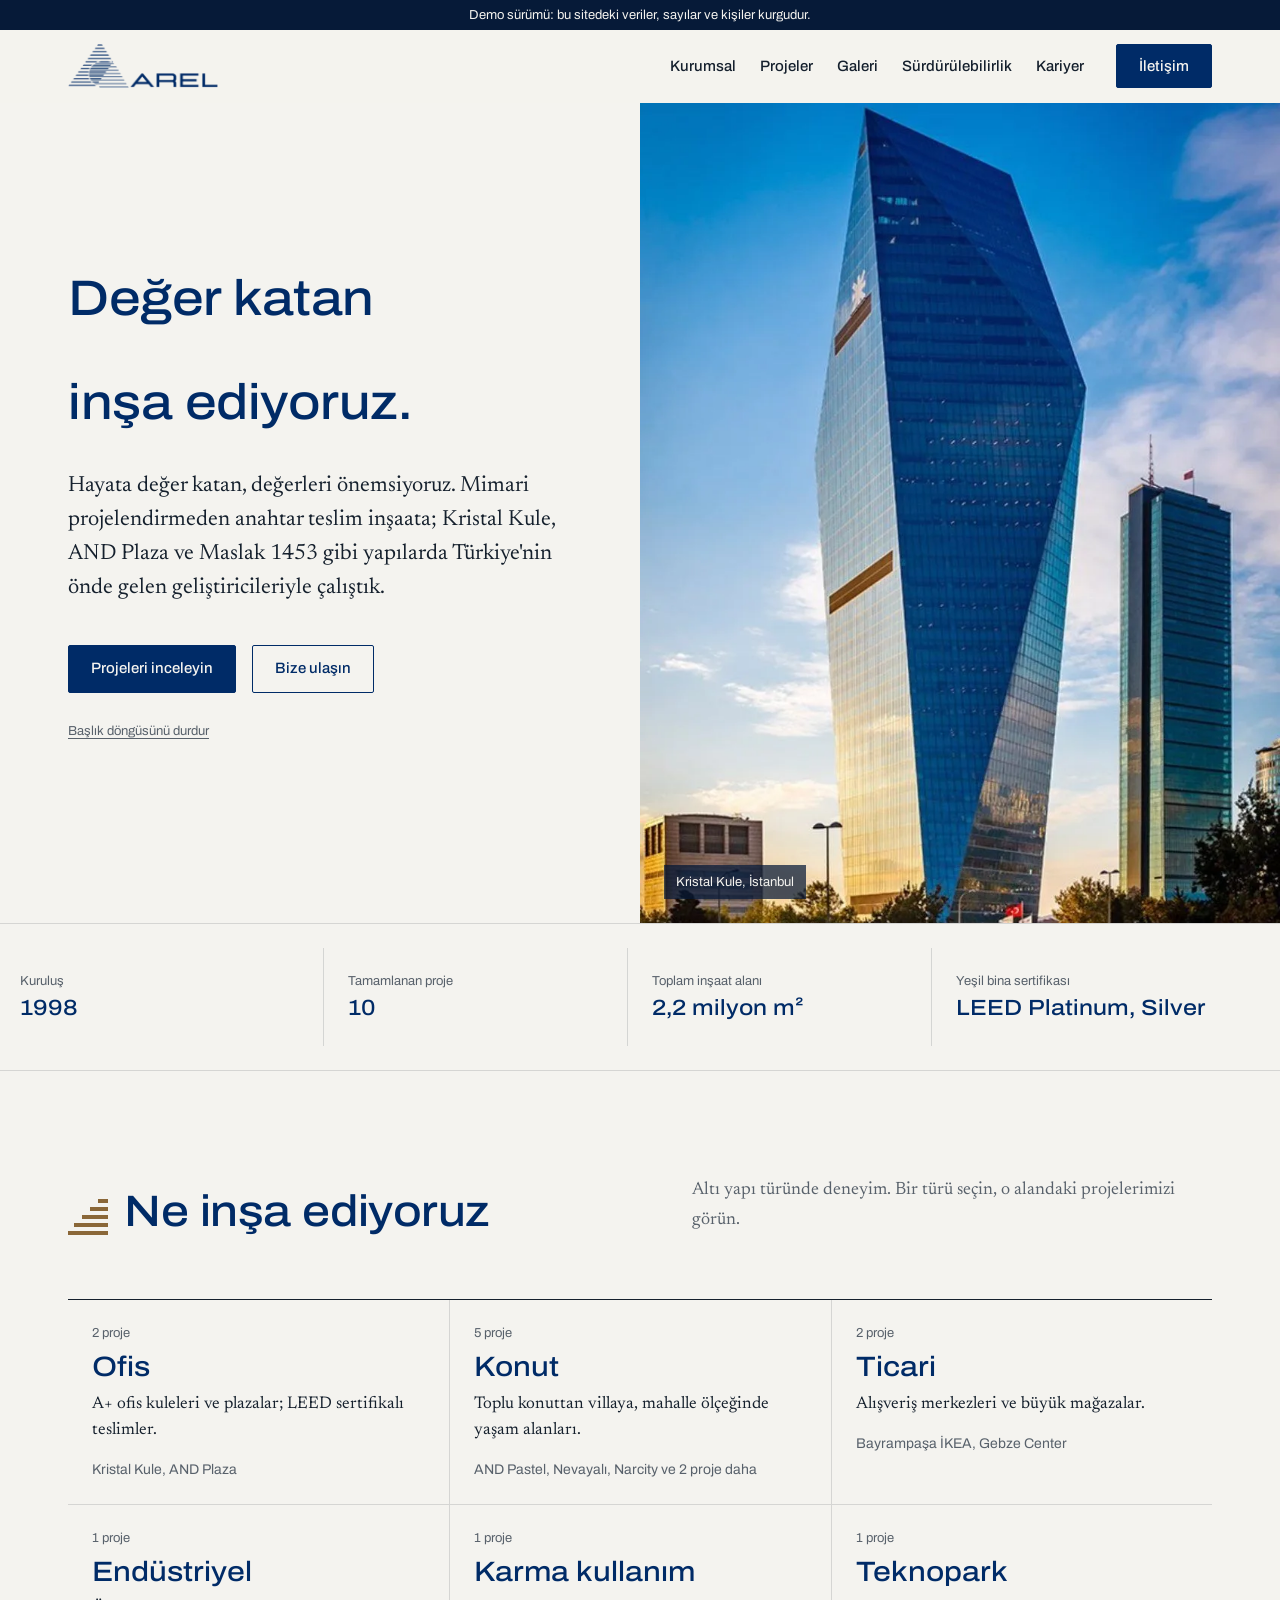
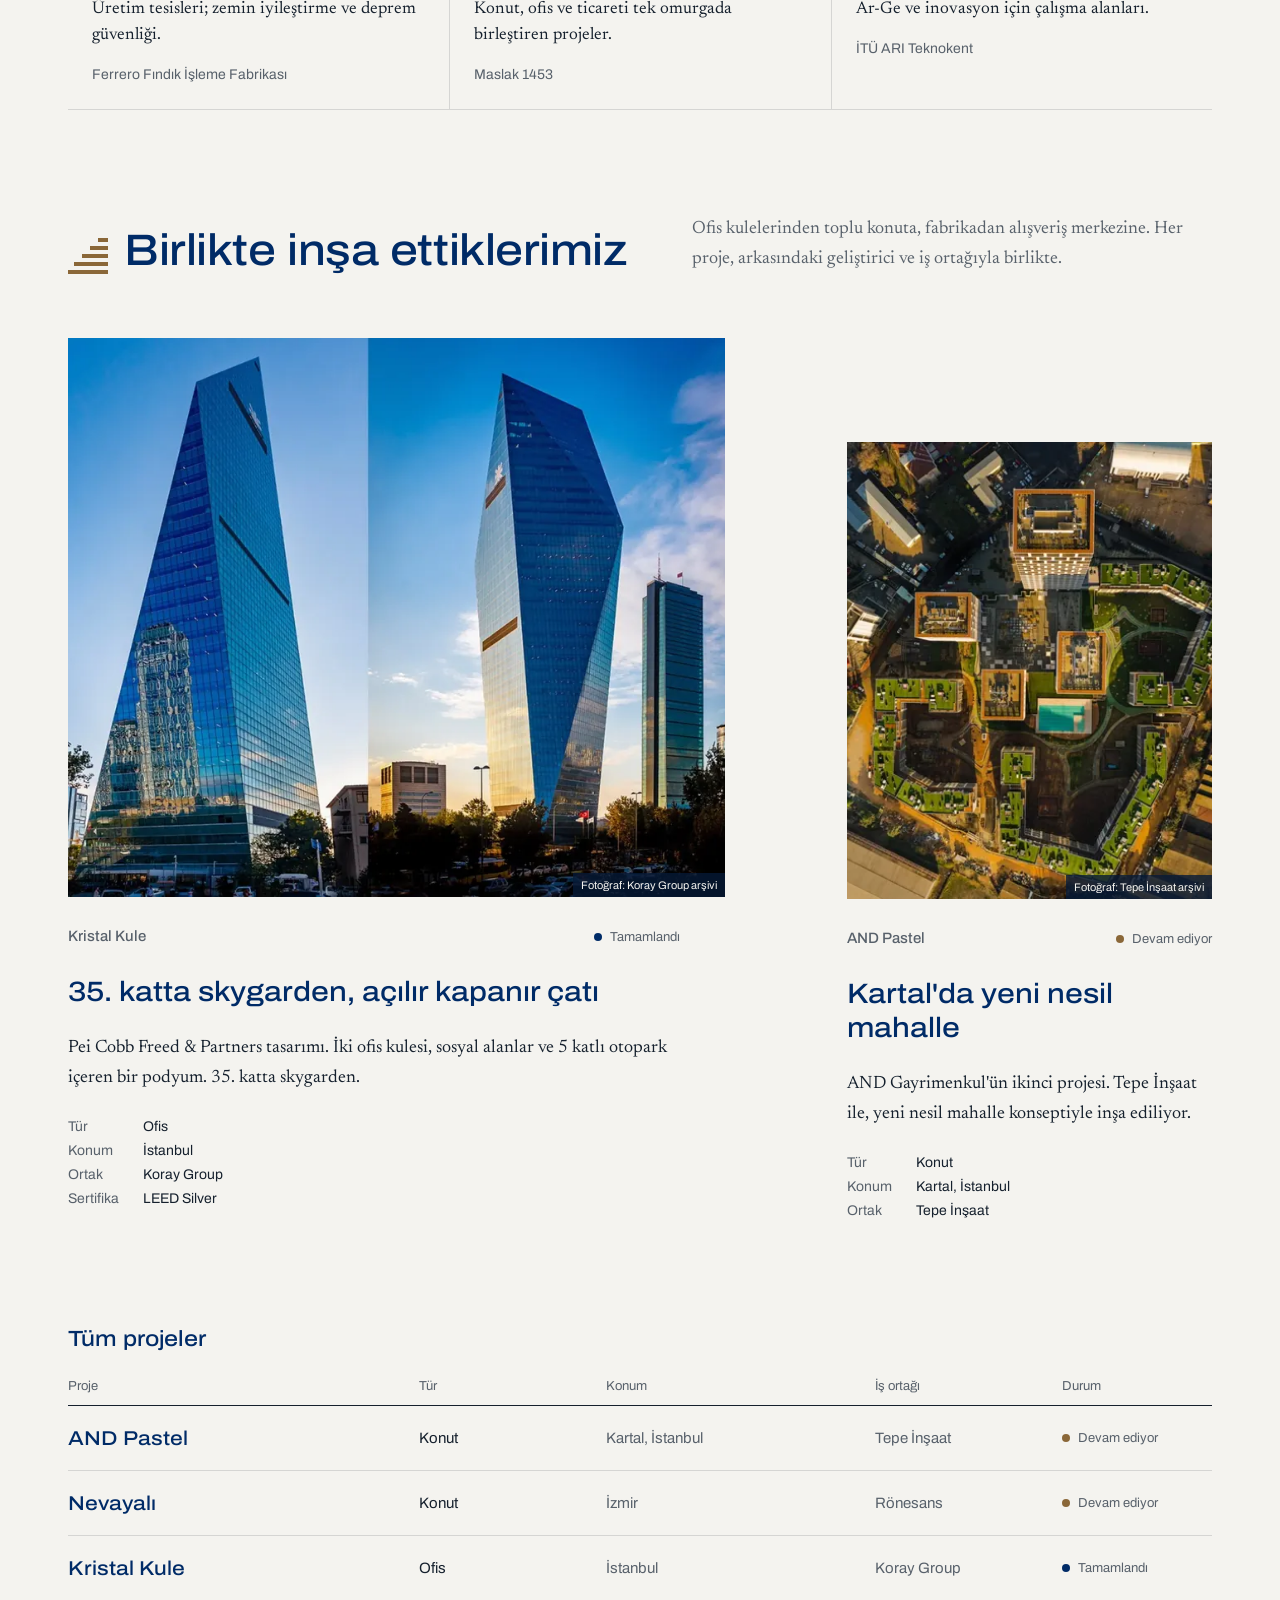
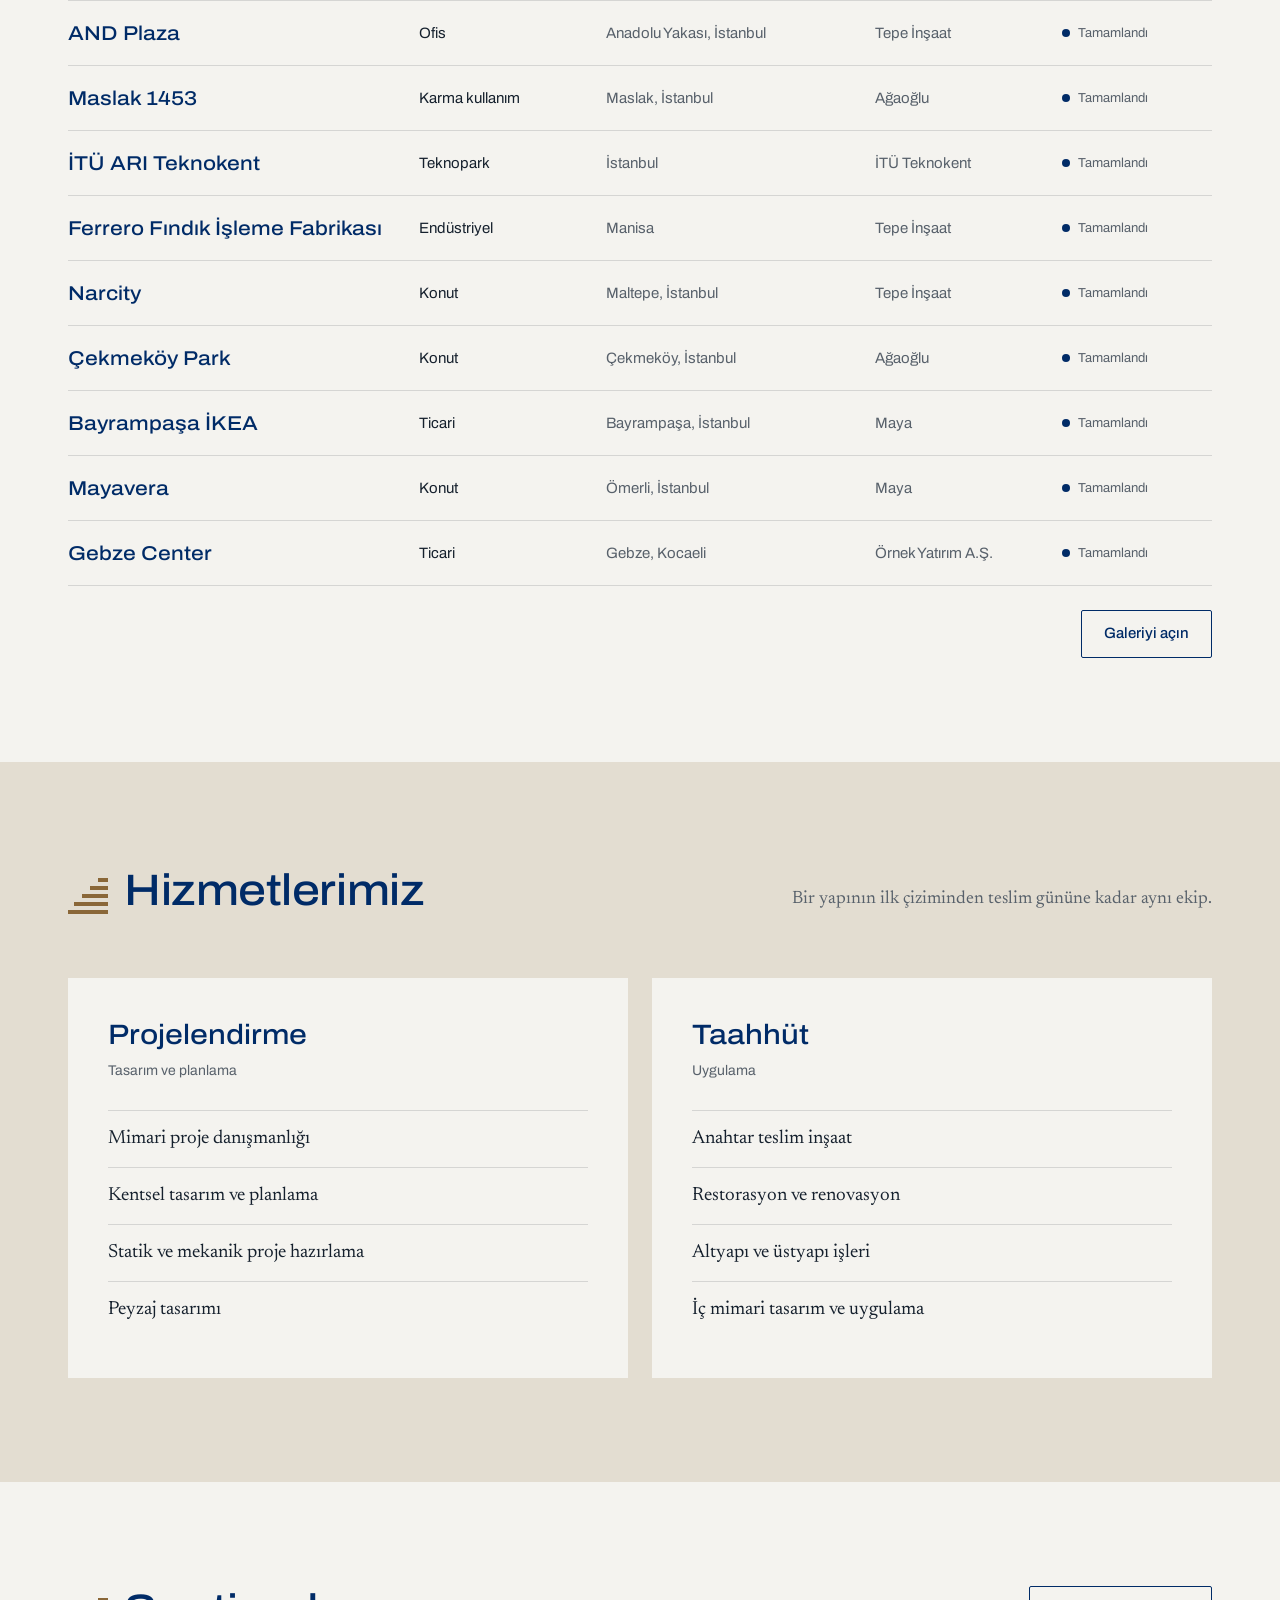
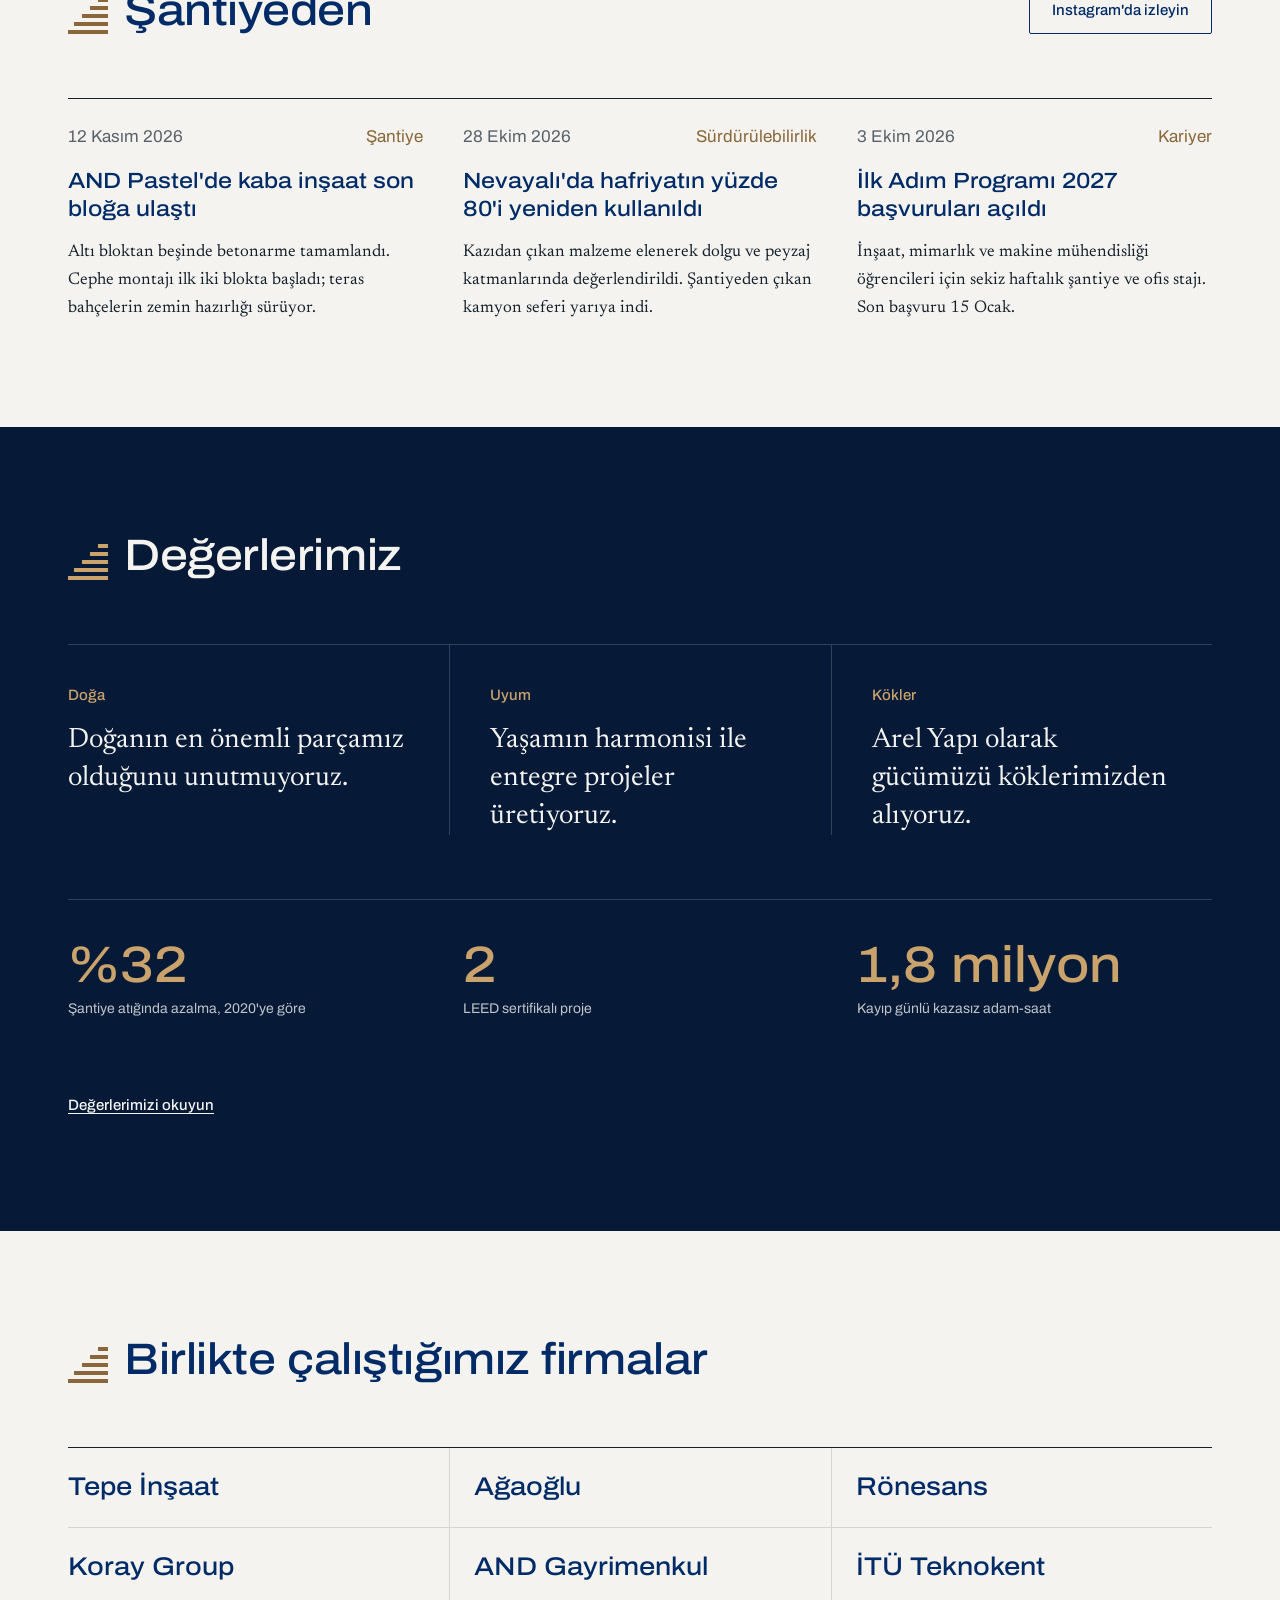
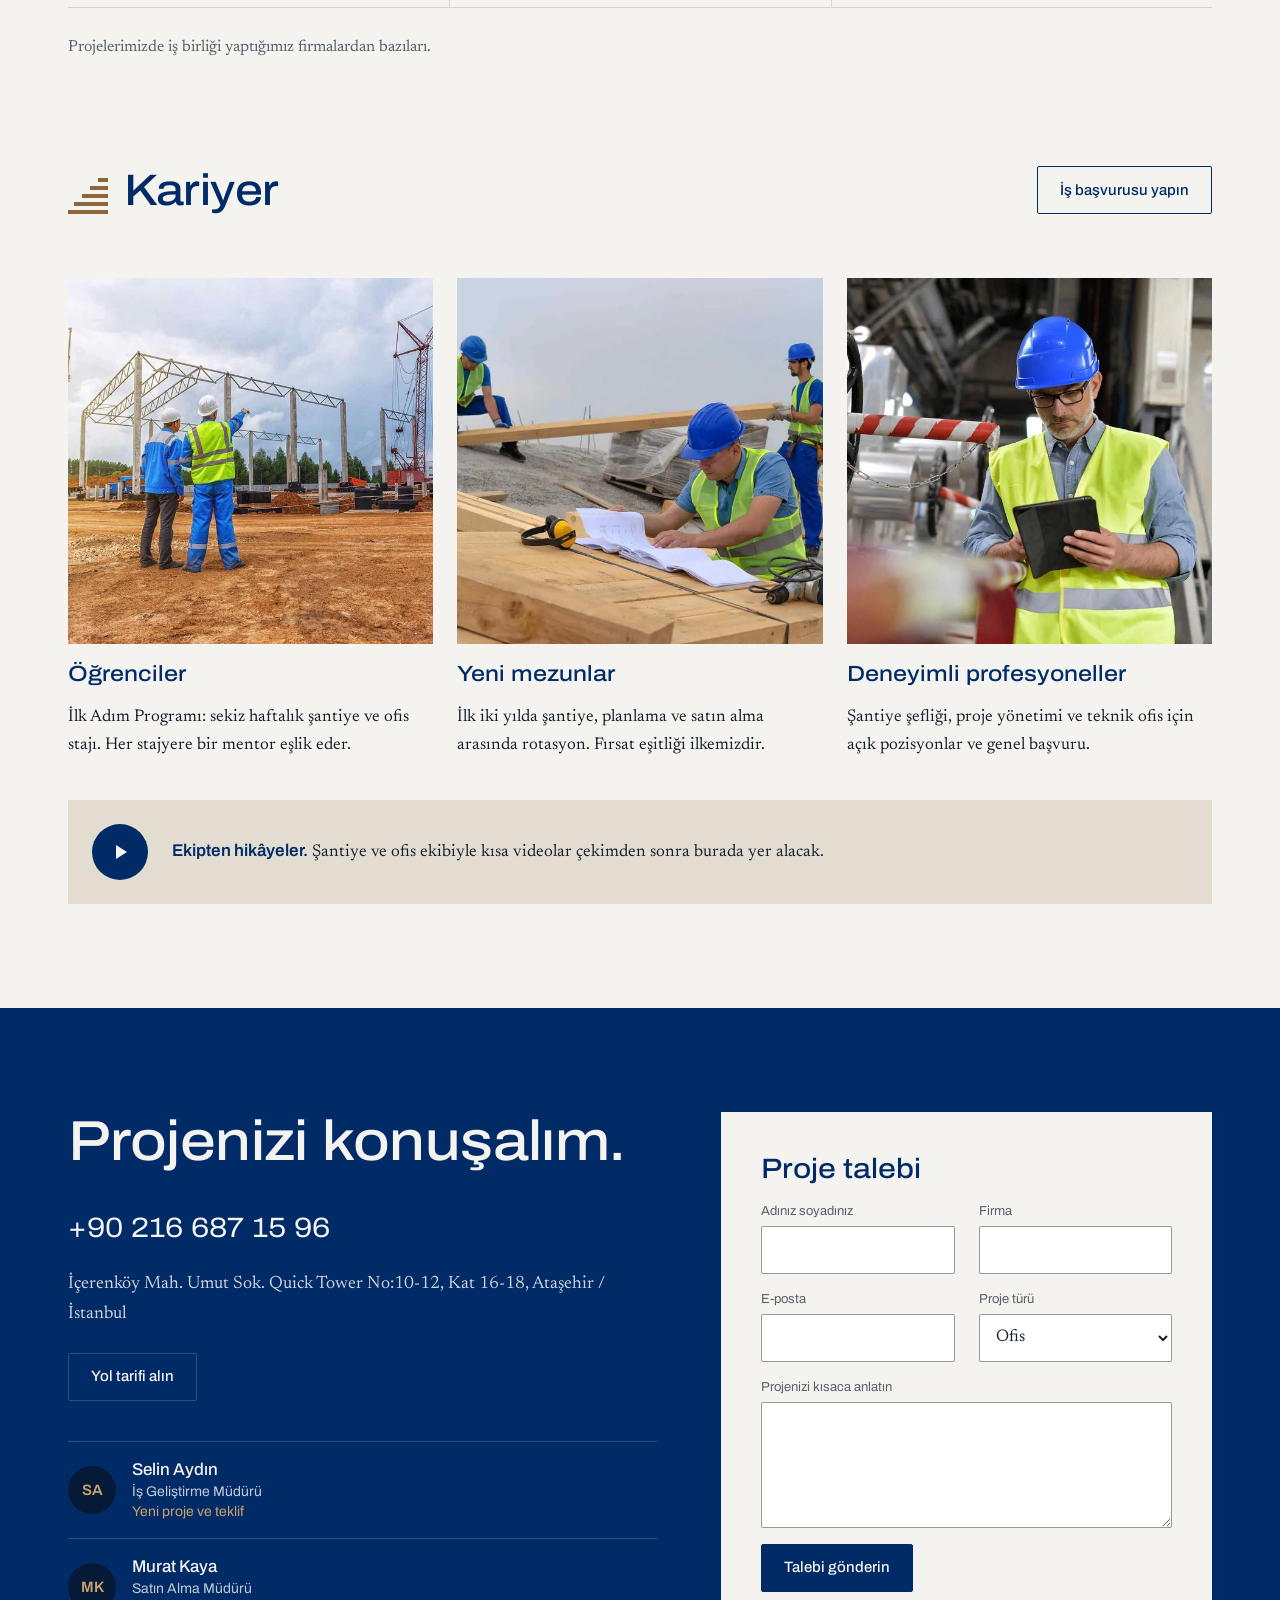
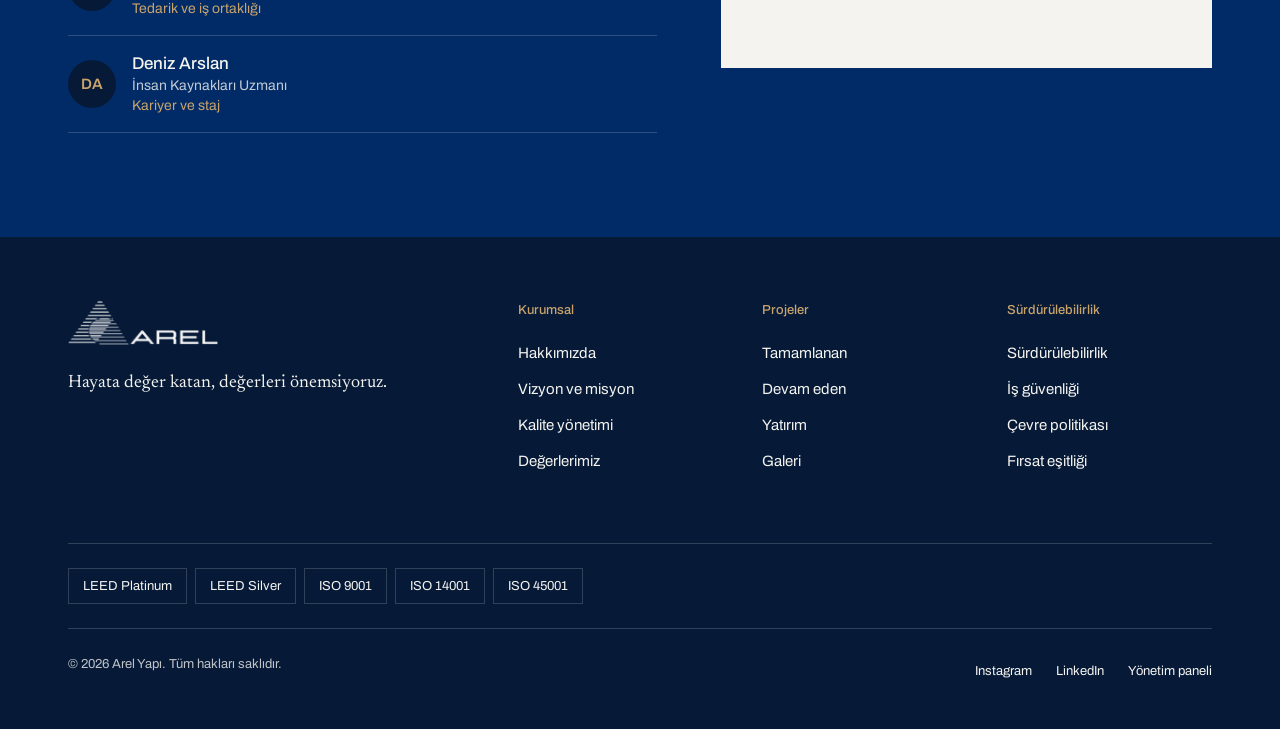
==== commit 21b1153d: "Add files via upload" ====
--- a/index.html
+++ b/index.html
@@ -1,368 +1,378 @@
-<!DOCTYPE html>
+<!doctype html>
 <html lang="tr">
 <head>
-<meta charset="UTF-8">
+<meta charset="utf-8">
 <meta name="viewport" content="width=device-width, initial-scale=1">
 <title>Arel Yapı | Projelendirme ve Taahhüt</title>
-<meta name="description" content="Arel Yapı; mimari projelendirmeden anahtar teslim inşaata kadar ofis, konut, ticari ve endüstriyel yapılar geliştirir. Kristal Kule, AND Plaza, AND Pastel ve daha fazlası.">
+<meta name="description" content="Arel Yapı, Ataşehir merkezli projelendirme ve taahhüt firması. Kristal Kule, AND Plaza, Maslak 1453 ve Ferrero fabrikası gibi ofis, konut, ticari ve endüstriyel yapılar.">
 <link rel="canonical" href="https://www.arelyapi.net/">
-<meta name="theme-color" content="#fbfbfd">
+<meta name="theme-color" content="#F4F3EF">
 <meta property="og:type" content="website">
 <meta property="og:locale" content="tr_TR">
-<meta property="og:site_name" content="Arel Yapı">
 <meta property="og:title" content="Arel Yapı | Projelendirme ve Taahhüt">
-<meta property="og:description" content="Mimari projelendirmeden anahtar teslim inşaata ofis, konut, ticari ve endüstriyel yapılar.">
-<meta property="og:url" content="https://www.arelyapi.net/">
-<meta property="og:image" content="https://www.arelyapi.net/assets/img/istanbul-silueti-1600.jpg">
-<meta name="twitter:card" content="summary_large_image">
+<meta property="og:description" content="Mimari projelendirmeden anahtar teslim inşaata; ofis, konut, ticari ve endüstriyel yapılar.">
+<meta property="og:image" content="assets/img/kristal-kule-1600.jpg">
 <link rel="icon" href="https://arelyapi.net/wp-content/uploads/2025/02/cropped-1-fotor-bg-remover-2025022414462-270x270.png">
-<link rel="preconnect" href="https://fonts.googleapis.com">
-<link rel="preconnect" href="https://fonts.gstatic.com" crossorigin>
-<link rel="preconnect" href="https://www.arelyapi.net">
-<link rel="preload" as="image" href="assets/img/istanbul-silueti-1600.webp" imagesrcset="assets/img/istanbul-silueti-960.webp 960w, assets/img/istanbul-silueti-1600.webp 1600w" imagesizes="100vw" type="image/webp">
-<link href="https://fonts.googleapis.com/css2?family=Inter:wght@400;500;600;700&display=swap" rel="stylesheet">
+<link rel="preload" href="assets/fonts/archivo-latin-wdth-normal.woff2" as="font" type="font/woff2" crossorigin>
+<link rel="preload" href="assets/fonts/newsreader-latin-opsz-normal.woff2" as="font" type="font/woff2" crossorigin>
+<link rel="preload" as="image" href="assets/img/kristal-kule-kule-850.webp" type="image/webp">
 <link rel="stylesheet" href="assets/css/arel.css">
 <script type="application/ld+json">
 {
   "@context": "https://schema.org",
-  "@graph": [
-    {
-      "@type": "Organization",
-      "@id": "https://www.arelyapi.net/#org",
-      "name": "Arel Yapı",
-      "url": "https://www.arelyapi.net/",
-      "logo": "https://www.arelyapi.net/assets/img/logo@2x.png",
-      "slogan": "Hayata değer katan, değerleri önemsiyoruz.",
-      "telephone": "+90 216 687 15 96",
-      "address": {
-        "@type": "PostalAddress",
-        "streetAddress": "İçerenköy Mah. Umut Sok. Quick Tower No:10-12, Kat 16-18",
-        "addressLocality": "Ataşehir",
-        "addressRegion": "İstanbul",
-        "addressCountry": "TR"
-      },
-      "sameAs": ["https://www.instagram.com/arelyapi_/", "https://tr.linkedin.com/company/arelyapi"]
-    },
-    {
-      "@type": "WebSite",
-      "@id": "https://www.arelyapi.net/#website",
-      "name": "Arel Yapı",
-      "url": "https://www.arelyapi.net/",
-      "inLanguage": "tr-TR",
-      "publisher": { "@id": "https://www.arelyapi.net/#org" }
-    }
-  ]
+  "@type": "GeneralContractor",
+  "name": "Arel Yapı",
+  "url": "https://www.arelyapi.net/",
+  "logo": "https://www.arelyapi.net/assets/img/logo@2x.png",
+  "telephone": "+90 216 687 15 96",
+  "slogan": "Hayata değer katan, değerleri önemsiyoruz.",
+  "address": {
+    "@type": "PostalAddress",
+    "streetAddress": "İçerenköy Mah. Umut Sok. Quick Tower No:10-12, Kat 16-18",
+    "addressLocality": "Ataşehir",
+    "addressRegion": "İstanbul",
+    "addressCountry": "TR"
+  },
+  "sameAs": ["https://www.instagram.com/arelyapi_/", "https://tr.linkedin.com/company/arelyapi"]
 }
 </script>
 </head>
 <body data-root="">
 <a class="skip" href="#icerik">İçeriğe geç</a>
+<p class="demo-bant">Demo sürümü: bu sitedeki veriler, sayılar ve kişiler kurgudur.</p>
 
 <header class="site-header">
-  <div class="wrap bar">
-    <a class="brand" href="index.html" aria-current="page"><img src="assets/img/logo.png" srcset="assets/img/logo.png 1x, assets/img/logo@2x.png 2x" width="101" height="30" alt="Arel Yapı anasayfa"></a>
-    <nav class="nav-links" aria-label="Ana menü">
-      <a href="about-us/index.html">Kurumsal</a>
-      <a href="projeler/index.html">Projeler</a>
+  <div class="wrap">
+    <a class="logo" href="index.html" aria-label="Arel Yapı anasayfa">
+      <img src="assets/img/logo.png" srcset="assets/img/logo.png 1x, assets/img/logo@2x.png 2x" width="320" height="95" alt="Arel Yapı">
+    </a>
+    <button class="menu-btn" type="button" aria-expanded="false" aria-controls="ana-menu" aria-label="Menüyü aç">
+      <svg width="26" height="20" viewBox="0 0 26 20" aria-hidden="true"><path d="M2 3h22M2 10h22M2 17h22" stroke="currentColor" stroke-width="2"/></svg>
+    </button>
+    <nav class="nav" id="ana-menu" aria-label="Ana menü">
+      <a href="https://www.arelyapi.net/about-us/">Kurumsal</a>
+      <a href="#projeler">Projeler</a>
       <a href="galeri/index.html">Galeri</a>
-      <a href="surdurulebilirlik/index.html">Sürdürülebilirlik</a>
-      <a href="ilk-adim-programi/index.html">Kariyer</a>
-      <a href="about-us/contact/index.html">İletişim</a>
+      <a href="https://www.arelyapi.net/surdurulebilirlik/">Sürdürülebilirlik</a>
+      <a href="#kariyer">Kariyer</a>
+      <a class="btn btn-primary" href="#iletisim">İletişim</a>
     </nav>
-    <div class="nav-end">
-      <a class="pill" href="about-us/contact/index.html">Bize ulaşın</a>
-      <button type="button" class="menu-btn" aria-expanded="false" aria-controls="mobil-menu" aria-label="Menüyü aç">
-        <svg class="burger" width="20" height="20" viewBox="0 0 20 20" fill="none" stroke="currentColor" stroke-width="1.8" stroke-linecap="round" aria-hidden="true"><path d="M3 7h14M3 13h14"/></svg>
-        <svg class="x" width="20" height="20" viewBox="0 0 20 20" fill="none" stroke="currentColor" stroke-width="1.8" stroke-linecap="round" aria-hidden="true"><path d="M5 5l10 10M15 5 5 15"/></svg>
-      </button>
-    </div>
   </div>
-  <nav class="mobile-menu" id="mobil-menu" aria-label="Mobil menü" hidden>
-    <a href="about-us/index.html">Kurumsal</a>
-    <a href="projeler/index.html">Projeler</a>
-    <a href="galeri/index.html">Galeri</a>
-    <a href="surdurulebilirlik/index.html">Sürdürülebilirlik</a>
-    <a href="ilk-adim-programi/index.html">Kariyer</a>
-    <a href="about-us/contact/index.html">İletişim</a>
-  </nav>
 </header>
 
 <main id="icerik">
 
-  <!-- Giriş -->
-  <section class="home-hero" aria-labelledby="slogan">
-    <div class="hero-bg parallax">
-      <picture>
-        <source type="image/webp" srcset="assets/img/istanbul-silueti-960.webp 960w, assets/img/istanbul-silueti-1600.webp 1600w" sizes="100vw">
-        <img src="assets/img/istanbul-silueti-1600.jpg" width="1600" height="900" alt="Kristal Kule ve çevresindeki yüksek yapılarla İstanbul silueti" fetchpriority="high">
-      </picture>
-    </div>
-    <div class="shade" aria-hidden="true"></div>
-    <div class="wrap hero-content">
-      <h1 id="slogan" class="hero-in">Hayata değer katan, değerleri önemsiyoruz.</h1>
-      <p class="hero-in d1">Mimari projelendirmeden anahtar teslim inşaata; Kristal Kule'den AND Pastel'e ofis, konut, ticari ve endüstriyel yapılar.</p>
-      <div class="actions hero-in d2">
-        <a class="btn btn-light" href="projeler/index.html">Projeleri inceleyin</a>
-        <a class="btn btn-ghost" href="about-us/contact/index.html">Bize ulaşın</a>
-      </div>
-    </div>
-  </section>
-
-  <!-- Öne çıkan projeler -->
-  <section class="section" aria-labelledby="one-cikan">
-    <div class="wrap">
-      <div class="section-head reveal">
-        <h2 id="one-cikan" class="section-title">Öne çıkan projeler.</h2>
-        <div class="tabs-scroll">
-          <div class="tabs" role="tablist" aria-label="Öne çıkan projeler">
-            <span class="thumb" aria-hidden="true"></span>
-            <button type="button" role="tab" id="t-kristal" aria-selected="true" aria-controls="p-kristal" data-media="m-kristal">Kristal Kule</button>
-            <button type="button" role="tab" id="t-pastel" aria-selected="false" aria-controls="p-pastel" data-media="m-pastel" tabindex="-1">AND Pastel</button>
-            <button type="button" role="tab" id="t-neva" aria-selected="false" aria-controls="p-neva" data-media="m-neva" tabindex="-1">Nevayalı</button>
-            <button type="button" role="tab" id="t-plaza" aria-selected="false" aria-controls="p-plaza" data-media="m-plaza" tabindex="-1">AND Plaza</button>
-          </div>
+  <section class="hero" aria-labelledby="hero-baslik">
+    <div class="hero-grid">
+      <div class="hero-text">
+        <h1 id="hero-baslik">
+          <span class="visually-hidden">Değer katan ofisler, konutlar, fabrikalar ve alışveriş merkezleri inşa ediyoruz.</span>
+          <span aria-hidden="true">Değer katan <span class="doner"><span id="doner">ofisler</span></span> inşa ediyoruz.</span>
+        </h1>
+        <p class="lead">Hayata değer katan, değerleri önemsiyoruz. Mimari projelendirmeden anahtar teslim inşaata; Kristal Kule, AND Plaza ve Maslak 1453 gibi yapılarda Türkiye'nin önde gelen geliştiricileriyle çalıştık.</p>
+        <div class="actions">
+          <a class="btn btn-primary" href="#projeler">Projeleri inceleyin</a>
+          <a class="btn btn-ghost" href="#iletisim">Bize ulaşın</a>
         </div>
-      </div>
-
-      <div class="feature reveal">
-        <div class="feature-text">
-          <div class="panel" role="tabpanel" id="p-kristal" aria-labelledby="t-kristal">
-            <span class="meta">Ofis, İstanbul. Tamamlandı</span>
-            <h3>Kristal Kule</h3>
-            <p>Pei Cobb Freed &amp; Partners tasarımı; iki ofis kulesi, sosyal alanlar ve 5 katlı otopark içeren bir podyumdan oluşur. LEED Silver sertifikalı.</p>
-            <span class="spacer"></span>
-            <a class="more" href="projeler/kristal-kule/index.html">Kristal Kule projesini görün
-              <svg width="14" height="14" viewBox="0 0 14 14" fill="none" stroke="currentColor" stroke-width="1.8" stroke-linecap="round" stroke-linejoin="round" aria-hidden="true"><path d="M5 2.5 9.5 7 5 11.5"/></svg></a>
-          </div>
-          <div class="panel" role="tabpanel" id="p-pastel" aria-labelledby="t-pastel" hidden>
-            <span class="meta">Konut, Kartal, İstanbul. Devam ediyor</span>
-            <h3>AND Pastel</h3>
-            <p>AND Gayrimenkul'ün ikinci projesi. Tepe İnşaat ile, yeni nesil mahalle konseptiyle inşa ediliyor.</p>
-            <span class="spacer"></span>
-            <a class="more" href="projeler/and-pastel/index.html">AND Pastel projesini görün
-              <svg width="14" height="14" viewBox="0 0 14 14" fill="none" stroke="currentColor" stroke-width="1.8" stroke-linecap="round" stroke-linejoin="round" aria-hidden="true"><path d="M5 2.5 9.5 7 5 11.5"/></svg></a>
-          </div>
-          <div class="panel" role="tabpanel" id="p-neva" aria-labelledby="t-neva" hidden>
-            <span class="meta">Konut, İzmir. Devam ediyor</span>
-            <h3>Nevayalı</h3>
-            <p>İzmir'in merkezinde, doğal çevresiyle bütünleşen ve lüks rezidans yaşamı sunan bir konut projesi.</p>
-            <span class="spacer"></span>
-            <a class="more" href="projeler/nevayali/index.html">Nevayalı projesini görün
-              <svg width="14" height="14" viewBox="0 0 14 14" fill="none" stroke="currentColor" stroke-width="1.8" stroke-linecap="round" stroke-linejoin="round" aria-hidden="true"><path d="M5 2.5 9.5 7 5 11.5"/></svg></a>
-          </div>
-          <div class="panel" role="tabpanel" id="p-plaza" aria-labelledby="t-plaza" hidden>
-            <span class="meta">Ofis, Anadolu Yakası, İstanbul. Tamamlandı</span>
-            <h3>AND Plaza</h3>
-            <p>73.325 m² inşaat alanına sahip A+ sınıfı ofis projesi. Tepe İnşaat tarafından anahtar teslim tamamlandı; LEED Platinum sertifikalı.</p>
-            <span class="spacer"></span>
-            <a class="more" href="projeler/and-plaza/index.html">AND Plaza projesini görün
-              <svg width="14" height="14" viewBox="0 0 14 14" fill="none" stroke="currentColor" stroke-width="1.8" stroke-linecap="round" stroke-linejoin="round" aria-hidden="true"><path d="M5 2.5 9.5 7 5 11.5"/></svg></a>
-          </div>
-        </div>
-
-        <div class="feature-media">
-          <div class="panel media" id="m-kristal">
-            <picture>
-              <source type="image/webp" srcset="assets/img/kristal-kule-800.webp 800w, assets/img/kristal-kule-1600.webp 1600w" sizes="(min-width: 1120px) 540px, (min-width: 700px) 50vw, 100vw">
-              <img src="assets/img/kristal-kule-1600.jpg" width="1600" height="1348" alt="Kristal Kule'nin cam cepheli iki kulesi" loading="lazy" decoding="async">
-            </picture>
-            <span class="fallback"><b>Kristal Kule</b><span>[Görsel yüklenemedi]</span></span>
-          </div>
-          <div class="panel media" id="m-pastel" hidden>
-            <picture>
-              <source type="image/webp" srcset="assets/img/and-pastel-800.webp 800w, assets/img/and-pastel-1600.webp 1600w" sizes="(min-width: 1120px) 540px, (min-width: 700px) 50vw, 100vw">
-              <img src="assets/img/and-pastel-1600.jpg" width="1600" height="900" alt="AND Pastel yerleşkesinin kuşbakışı görünümü" loading="lazy" decoding="async">
-            </picture>
-            <span class="fallback"><b>AND Pastel</b><span>[Görsel yüklenemedi]</span></span>
-          </div>
-          <div class="panel media" id="m-neva" hidden>
-            <img src="https://www.arelyapi.net/wp-content/uploads/2024/11/1-editAI.jpg.webp" width="1600" height="900" alt="Nevayalı konut projesinin görseli" loading="lazy" decoding="async">
-            <span class="fallback"><b>Nevayalı</b><span>[Görsel yüklenemedi]</span></span>
-          </div>
-          <div class="panel media" id="m-plaza" hidden>
-            <img src="https://www.arelyapi.net/wp-content/uploads/2020/07/and-plaza_1.jpg" width="1600" height="900" alt="AND Plaza ofis binası" loading="lazy" decoding="async">
-            <span class="fallback"><b>AND Plaza</b><span>[Görsel yüklenemedi]</span></span>
-          </div>
-        </div>
-      </div>
-    </div>
-  </section>
-
-  <!-- Portföy -->
-  <section class="section" style="padding-top: 0" aria-labelledby="portfoy">
-    <div class="wrap">
-      <div class="section-head reveal">
-        <h2 id="portfoy" class="section-title">Portföy.</h2>
-        <a class="more" href="galeri/index.html">Tüm projeleri galeride görün
-          <svg width="14" height="14" viewBox="0 0 14 14" fill="none" stroke="currentColor" stroke-width="1.8" stroke-linecap="round" stroke-linejoin="round" aria-hidden="true"><path d="M5 2.5 9.5 7 5 11.5"/></svg></a>
-      </div>
-      <div class="grid-3">
-        <a class="tile reveal" href="tamamlanan-projeler/index.html">
-          <span class="tile-img"><picture>
-            <source type="image/webp" srcset="assets/img/kristal-kule-800.webp 800w, assets/img/kristal-kule-1600.webp 1600w" sizes="(min-width: 1120px) 360px, (min-width: 700px) 50vw, 100vw">
-            <img src="assets/img/kristal-kule-1600.jpg" width="1600" height="1348" alt="" loading="lazy" decoding="async"></picture></span>
-          <span class="tile-body">
-            <span class="tile-title">Tamamlanan projeler</span>
-            <span class="tile-text">Ofisten fabrikaya, teslim ettiğimiz yapılar.</span>
-            <span class="tile-count">10 proje</span>
-          </span>
-        </a>
-        <a class="tile reveal" href="devam-eden-projeler/index.html">
-          <span class="tile-img"><picture>
-            <source type="image/webp" srcset="assets/img/and-pastel-800.webp 800w, assets/img/and-pastel-1600.webp 1600w" sizes="(min-width: 1120px) 360px, (min-width: 700px) 50vw, 100vw">
-            <img src="assets/img/and-pastel-1600.jpg" width="1600" height="900" alt="" loading="lazy" decoding="async"></picture></span>
-          <span class="tile-body">
-            <span class="tile-title">Devam eden projeler</span>
-            <span class="tile-text">Kartal ve İzmir'de yükselen konut projeleri.</span>
-            <span class="tile-count">2 proje</span>
-          </span>
-        </a>
-        <a class="tile reveal" href="yatirim-projeleri/index.html">
-          <span class="tile-img"><picture>
-            <source type="image/webp" srcset="assets/img/istanbul-silueti-960.webp 960w, assets/img/istanbul-silueti-1600.webp 1600w" sizes="(min-width: 1120px) 360px, (min-width: 700px) 50vw, 100vw">
-            <img src="assets/img/istanbul-silueti-1600.jpg" width="1600" height="900" alt="" loading="lazy" decoding="async" style="object-position: 85% center"></picture></span>
-          <span class="tile-body">
-            <span class="tile-title">Yatırım projeleri</span>
-            <span class="tile-text">Geleceği inşa eden stratejik adımlar.</span>
-            <span class="tile-count">Çok yakında</span>
-          </span>
-        </a>
-      </div>
-    </div>
-  </section>
-
-  <!-- Değerler -->
-  <section class="section dark values" aria-labelledby="degerler">
-    <div class="wrap">
-      <h2 id="degerler" class="reveal">Değerlerimiz.</h2>
-      <div class="grid-3">
-        <div class="value reveal">
-          <h3>Doğa</h3>
-          <p>Doğanın en önemli parçamız olduğunu unutmuyoruz.</p>
-        </div>
-        <div class="value reveal">
-          <h3>Uyum</h3>
-          <p>Yaşamın harmonisi ile entegre projeler üretiyoruz.</p>
-        </div>
-        <div class="value reveal">
-          <h3>Kökler</h3>
-          <p>Arel Yapı olarak gücümüzü köklerimizden alıyoruz.</p>
-        </div>
-      </div>
-      <a class="more reveal" href="degerlerimiz/index.html">Değerlerimizi okuyun
-        <svg width="14" height="14" viewBox="0 0 14 14" fill="none" stroke="currentColor" stroke-width="1.8" stroke-linecap="round" stroke-linejoin="round" aria-hidden="true"><path d="M5 2.5 9.5 7 5 11.5"/></svg></a>
-    </div>
-  </section>
-
-  <!-- Hizmetler -->
-  <section class="section" aria-labelledby="hizmetler">
-    <div class="wrap">
-      <div class="section-head reveal">
-        <h2 id="hizmetler" class="section-title">Hizmetlerimiz.</h2>
-      </div>
-      <div class="grid-3" style="grid-template-columns: repeat(auto-fit, minmax(320px, 1fr))">
-        <div class="service reveal">
-          <span class="meta">Tasarım ve planlama</span>
-          <h3>Projelendirme</h3>
+        <button class="doner-btn" type="button" id="doner-btn" aria-pressed="false" hidden>Başlık döngüsünü durdur</button>
+      </div>
+      <div class="hero-media">
+        <picture>
+          <source type="image/webp" srcset="assets/img/kristal-kule-kule-425.webp 425w, assets/img/kristal-kule-kule-850.webp 850w" sizes="(max-width: 1020px) 100vw, 50vw">
+          <img src="assets/img/kristal-kule-kule-850.jpg" width="848" height="1348" alt="Kristal Kule, gün batımında altın ışık alan kristal formlu ofis kulesi" fetchpriority="high">
+        </picture>
+        <div class="slats" aria-hidden="true"><span></span><span></span><span></span><span></span><span></span><span></span><span></span><span></span><span></span><span></span><span></span><span></span></div>
+        <p class="hero-caption">Kristal Kule, İstanbul</p>
+      </div>
+    </div>
+    <div class="kunye-serit">
+      <div class="wrap">
+        <dl>
+          <div><dt>Kuruluş</dt><dd>1998</dd></div>
+          <div><dt>Tamamlanan proje</dt><dd data-count="tamamlanan">10</dd></div>
+          <div><dt>Toplam inşaat alanı</dt><dd>2,2 milyon m²</dd></div>
+          <div><dt>Yeşil bina sertifikası</dt><dd>LEED Platinum, Silver</dd></div>
+        </dl>
+      </div>
+    </div>
+  </section>
+
+  <section class="section sektorler" id="sektorler" aria-labelledby="sektor-baslik">
+    <div class="wrap">
+      <div class="section-head">
+        <div class="title"><span class="kat" aria-hidden="true"></span><h2 id="sektor-baslik">Ne inşa ediyoruz</h2></div>
+        <p>Altı yapı türünde deneyim. Bir türü seçin, o alandaki projelerimizi görün.</p>
+      </div>
+      <ul class="sektor-grid" id="sektor-grid"></ul>
+    </div>
+  </section>
+
+  <section class="section" id="projeler" aria-labelledby="projeler-baslik">
+    <div class="wrap">
+      <div class="section-head">
+        <div class="title"><span class="kat" aria-hidden="true"></span><h2 id="projeler-baslik">Birlikte inşa ettiklerimiz</h2></div>
+        <p>Ofis kulelerinden toplu konuta, fabrikadan alışveriş merkezine. Her proje, arkasındaki geliştirici ve iş ortağıyla birlikte.</p>
+      </div>
+
+      <div class="featured">
+        <article class="feat feat-a">
+          <a href="galeri/index.html?p=kristal-kule">
+            <figure>
+              <picture>
+                <source type="image/webp" srcset="assets/img/kristal-kule-800.webp 800w, assets/img/kristal-kule-1600.webp 1600w" sizes="(max-width: 1020px) 100vw, 58vw">
+                <img src="assets/img/kristal-kule-1600.jpg" width="1600" height="1348" alt="Kristal Kule'nin iki kulesi, cam cephe" loading="lazy" style="object-position: 25% 50%">
+              </picture>
+              <figcaption class="kredi">Fotoğraf: Koray Group arşivi</figcaption>
+            </figure>
+            <p class="feat-ust"><span class="feat-ad">Kristal Kule</span><span class="durum">Tamamlandı</span></p>
+            <h3>35. katta skygarden, açılır kapanır çatı</h3>
+          </a>
+          <p>Pei Cobb Freed &amp; Partners tasarımı. İki ofis kulesi, sosyal alanlar ve 5 katlı otopark içeren bir podyum. 35. katta skygarden.</p>
+          <dl>
+            <dt>Tür</dt><dd>Ofis</dd>
+            <dt>Konum</dt><dd>İstanbul</dd>
+            <dt>Ortak</dt><dd>Koray Group</dd>
+            <dt>Sertifika</dt><dd>LEED Silver</dd>
+          </dl>
+        </article>
+        <article class="feat feat-b">
+          <a href="galeri/index.html?p=and-pastel">
+            <figure>
+              <picture>
+                <source type="image/webp" srcset="assets/img/and-pastel-800.webp 800w, assets/img/and-pastel-1600.webp 1600w" sizes="(max-width: 1020px) 100vw, 33vw">
+                <img src="assets/img/and-pastel-1600.jpg" width="1600" height="900" alt="AND Pastel konut projesinin havadan görünümü, bloklar ve yeşil teras çatılar" loading="lazy">
+              </picture>
+              <figcaption class="kredi">Fotoğraf: Tepe İnşaat arşivi</figcaption>
+            </figure>
+            <p class="feat-ust"><span class="feat-ad">AND Pastel</span><span class="durum devam">Devam ediyor</span></p>
+            <h3>Kartal'da yeni nesil mahalle</h3>
+          </a>
+          <p>AND Gayrimenkul'ün ikinci projesi. Tepe İnşaat ile, yeni nesil mahalle konseptiyle inşa ediliyor.</p>
+          <dl>
+            <dt>Tür</dt><dd>Konut</dd>
+            <dt>Konum</dt><dd>Kartal, İstanbul</dd>
+            <dt>Ortak</dt><dd>Tepe İnşaat</dd>
+          </dl>
+        </article>
+      </div>
+
+      <div class="dizin" id="dizin">
+        <h3>Tüm projeler</h3>
+        <div class="dizin-head" aria-hidden="true"><span>Proje</span><span>Tür</span><span>Konum</span><span>İş ortağı</span><span>Durum</span></div>
+        <ul class="dizin-list" id="dizin-list">
+          <noscript><li><a href="galeri/index.html"><span class="ad">Projelerin tamamını galeride görün</span></a></li></noscript>
+        </ul>
+        <div class="dizin-onizleme" aria-hidden="true"><img alt="" src="[data-uri]" width="300" height="225"></div>
+        <div class="dizin-foot"><a class="btn btn-ghost" href="galeri/index.html">Galeriyi açın</a></div>
+      </div>
+    </div>
+  </section>
+
+  <section class="section hizmetler" aria-labelledby="hizmet-baslik">
+    <div class="wrap">
+      <div class="section-head">
+        <div class="title"><span class="kat" aria-hidden="true"></span><h2 id="hizmet-baslik">Hizmetlerimiz</h2></div>
+        <p>Bir yapının ilk çiziminden teslim gününe kadar aynı ekip.</p>
+      </div>
+      <div class="hizmet-grid">
+        <article class="hizmet">
+          <div><h3>Projelendirme</h3><p class="alt">Tasarım ve planlama</p></div>
           <ul>
             <li>Mimari proje danışmanlığı</li>
             <li>Kentsel tasarım ve planlama</li>
             <li>Statik ve mekanik proje hazırlama</li>
             <li>Peyzaj tasarımı</li>
           </ul>
-        </div>
-        <div class="service reveal">
-          <span class="meta">Uygulama</span>
-          <h3>Taahhüt işleri</h3>
+        </article>
+        <article class="hizmet">
+          <div><h3>Taahhüt</h3><p class="alt">Uygulama</p></div>
           <ul>
             <li>Anahtar teslim inşaat</li>
             <li>Restorasyon ve renovasyon</li>
             <li>Altyapı ve üstyapı işleri</li>
             <li>İç mimari tasarım ve uygulama</li>
           </ul>
-        </div>
-      </div>
-    </div>
-  </section>
-
-  <!-- Kariyer -->
-  <section class="section bg-surface" aria-labelledby="kariyer">
-    <div class="wrap">
-      <div class="section-head reveal">
-        <h2 id="kariyer" class="section-title">Kariyer.</h2>
-        <a class="btn btn-navy" href="is-basvurusu/index.html">İş başvurusu yapın</a>
-      </div>
-      <div class="grid-3">
-        <a class="tile reveal" href="firsat-esitligi/index.html">
-          <span class="tile-img"><picture>
-            <source type="image/webp" srcset="assets/img/firsat-esitligi-600.webp 600w, assets/img/firsat-esitligi-1200.webp 1200w" sizes="(min-width: 1120px) 360px, (min-width: 700px) 50vw, 100vw">
-            <img src="assets/img/firsat-esitligi-1200.jpg" width="1200" height="1244" alt="" loading="lazy" decoding="async"></picture></span>
-          <span class="tile-body">
-            <span class="tile-title">Fırsat eşitliği</span>
-            <span class="tile-text">Cinsiyet, meslek, yaş, uyruk ve deneyimden bağımsız olarak herkese eşit davranırız.</span>
-          </span>
+        </article>
+      </div>
+    </div>
+  </section>
+
+  <section class="section haberler" id="santiyeden" aria-labelledby="haber-baslik">
+    <div class="wrap">
+      <div class="section-head">
+        <div class="title"><span class="kat" aria-hidden="true"></span><h2 id="haber-baslik">Şantiyeden</h2></div>
+        <a class="btn btn-ghost" href="https://www.instagram.com/arelyapi_/" rel="noopener">Instagram'da izleyin</a>
+      </div>
+      <ol class="haber-list">
+        <li><article>
+          <p class="haber-meta"><time datetime="2026-11-12">12 Kasım 2026</time><span>Şantiye</span></p>
+          <h3>AND Pastel'de kaba inşaat son bloğa ulaştı</h3>
+          <p>Altı bloktan beşinde betonarme tamamlandı. Cephe montajı ilk iki blokta başladı; teras bahçelerin zemin hazırlığı sürüyor.</p>
+        </article></li>
+        <li><article>
+          <p class="haber-meta"><time datetime="2026-10-28">28 Ekim 2026</time><span>Sürdürülebilirlik</span></p>
+          <h3>Nevayalı'da hafriyatın yüzde 80'i yeniden kullanıldı</h3>
+          <p>Kazıdan çıkan malzeme elenerek dolgu ve peyzaj katmanlarında değerlendirildi. Şantiyeden çıkan kamyon seferi yarıya indi.</p>
+        </article></li>
+        <li><article>
+          <p class="haber-meta"><time datetime="2026-10-03">3 Ekim 2026</time><span>Kariyer</span></p>
+          <h3>İlk Adım Programı 2027 başvuruları açıldı</h3>
+          <p>İnşaat, mimarlık ve makine mühendisliği öğrencileri için sekiz haftalık şantiye ve ofis stajı. Son başvuru 15 Ocak.</p>
+        </article></li>
+      </ol>
+    </div>
+  </section>
+
+  <section class="section degerler on-dark" aria-labelledby="deger-baslik">
+    <div class="wrap">
+      <div class="section-head">
+        <div class="title"><span class="kat" aria-hidden="true"></span><h2 id="deger-baslik">Değerlerimiz</h2></div>
+      </div>
+      <div class="deger-grid">
+        <div class="deger"><h3>Doğa</h3><p>Doğanın en önemli parçamız olduğunu unutmuyoruz.</p></div>
+        <div class="deger"><h3>Uyum</h3><p>Yaşamın harmonisi ile entegre projeler üretiyoruz.</p></div>
+        <div class="deger"><h3>Kökler</h3><p>Arel Yapı olarak gücümüzü köklerimizden alıyoruz.</p></div>
+      </div>
+      <dl class="rakamlar">
+        <div><dd>%32</dd><dt>Şantiye atığında azalma, 2020'ye göre</dt></div>
+        <div><dd>2</dd><dt>LEED sertifikalı proje</dt></div>
+        <div><dd>1,8 milyon</dd><dt>Kayıp günlü kazasız adam-saat</dt></div>
+      </dl>
+      <a class="link" href="https://www.arelyapi.net/degerlerimiz/">Değerlerimizi okuyun</a>
+    </div>
+  </section>
+
+  <section class="section ortaklar" aria-labelledby="ortak-baslik">
+    <div class="wrap">
+      <div class="section-head">
+        <div class="title"><span class="kat" aria-hidden="true"></span><h2 id="ortak-baslik">Birlikte çalıştığımız firmalar</h2></div>
+      </div>
+      <ul>
+        <li>Tepe İnşaat</li>
+        <li>Ağaoğlu</li>
+        <li>Rönesans</li>
+        <li>Koray Group</li>
+        <li>AND Gayrimenkul</li>
+        <li>İTÜ Teknokent</li>
+      </ul>
+      <p class="not">Projelerimizde iş birliği yaptığımız firmalardan bazıları.</p>
+    </div>
+  </section>
+
+  <section class="section kariyer" id="kariyer" aria-labelledby="kariyer-baslik">
+    <div class="wrap">
+      <div class="section-head">
+        <div class="title"><span class="kat" aria-hidden="true"></span><h2 id="kariyer-baslik">Kariyer</h2></div>
+        <a class="btn btn-ghost" href="https://www.arelyapi.net/is-basvurusu/">İş başvurusu yapın</a>
+      </div>
+      <div class="kariyer-grid">
+        <a class="kariyer-item" href="https://www.arelyapi.net/ilk-adim-programi/">
+          <figure><picture><source type="image/webp" srcset="assets/img/ilk-adim-600.webp 600w, assets/img/ilk-adim-1200.webp 1200w" sizes="(max-width: 1020px) 140px, 33vw"><img src="assets/img/ilk-adim-1200.jpg" width="1200" height="1244" alt="" loading="lazy"></picture></figure>
+          <h3>Öğrenciler</h3>
+          <p>İlk Adım Programı: sekiz haftalık şantiye ve ofis stajı. Her stajyere bir mentor eşlik eder.</p>
         </a>
-        <a class="tile reveal" href="ilk-adim-programi/index.html">
-          <span class="tile-img"><picture>
-            <source type="image/webp" srcset="assets/img/ilk-adim-600.webp 600w, assets/img/ilk-adim-1200.webp 1200w" sizes="(min-width: 1120px) 360px, (min-width: 700px) 50vw, 100vw">
-            <img src="assets/img/ilk-adim-1200.jpg" width="1200" height="1244" alt="" loading="lazy" decoding="async"></picture></span>
-          <span class="tile-body">
-            <span class="tile-title">İlk Adım Programı</span>
-            <span class="tile-text">Şirketimizi ve inşaat sektörünü yakından tanımak isteyenler için staj programı.</span>
-          </span>
+        <a class="kariyer-item" href="https://www.arelyapi.net/is-basvurusu/">
+          <figure><picture><source type="image/webp" srcset="assets/img/firsat-esitligi-600.webp 600w, assets/img/firsat-esitligi-1200.webp 1200w" sizes="(max-width: 1020px) 140px, 33vw"><img src="assets/img/firsat-esitligi-1200.jpg" width="1200" height="1244" alt="" loading="lazy"></picture></figure>
+          <h3>Yeni mezunlar</h3>
+          <p>İlk iki yılda şantiye, planlama ve satın alma arasında rotasyon. Fırsat eşitliği ilkemizdir.</p>
         </a>
-        <a class="tile reveal" href="is-basvurusu/index.html">
-          <span class="tile-img"><picture>
-            <source type="image/webp" srcset="assets/img/insan-kaynaklari-600.webp 600w, assets/img/insan-kaynaklari-1200.webp 1200w" sizes="(min-width: 1120px) 360px, (min-width: 700px) 50vw, 100vw">
-            <img src="assets/img/insan-kaynaklari-1200.jpg" width="1200" height="1244" alt="" loading="lazy" decoding="async"></picture></span>
-          <span class="tile-body">
-            <span class="tile-title">İnsan kaynakları</span>
-            <span class="tile-text">Açık pozisyonlara başvurun ya da genel başvurunuzu bırakın.</span>
-          </span>
+        <a class="kariyer-item" href="https://www.arelyapi.net/is-basvurusu/">
+          <figure><picture><source type="image/webp" srcset="assets/img/insan-kaynaklari-600.webp 600w, assets/img/insan-kaynaklari-1200.webp 1200w" sizes="(max-width: 1020px) 140px, 33vw"><img src="assets/img/insan-kaynaklari-1200.jpg" width="1200" height="1244" alt="" loading="lazy"></picture></figure>
+          <h3>Deneyimli profesyoneller</h3>
+          <p>Şantiye şefliği, proje yönetimi ve teknik ofis için açık pozisyonlar ve genel başvuru.</p>
         </a>
       </div>
-    </div>
-  </section>
-
-  <!-- Birlikte çalıştığımız firmalar -->
-  <section class="section" aria-labelledby="ortaklar">
-    <div class="wrap">
-      <div class="section-head reveal">
-        <h2 id="ortaklar" class="section-title">Birlikte çalıştığımız firmalar.</h2>
-      </div>
-      <ul class="partners reveal">
-        <li translate="no">Tepe İnşaat</li>
-        <li translate="no">Ağaoğlu</li>
-        <li translate="no">Rönesans</li>
-        <li translate="no">Koray Group</li>
-        <li translate="no">AND Gayrimenkul</li>
-        <li translate="no">İTÜ Teknokent</li>
+      <div class="ekip-video">
+        <span class="oynat" aria-hidden="true"><svg width="20" height="20" viewBox="0 0 20 20"><path d="M6 3l11 7-11 7z" fill="currentColor"/></svg></span>
+        <p><strong>Ekipten hikâyeler.</strong> Şantiye ve ofis ekibiyle kısa videolar çekimden sonra burada yer alacak.</p>
+      </div>
+    </div>
+  </section>
+
+  <section class="section iletisim on-dark" id="iletisim" aria-labelledby="iletisim-baslik">
+    <div class="wrap iletisim-grid">
+      <div class="iletisim-sol">
+        <h2 id="iletisim-baslik">Projenizi konuşalım.</h2>
+        <address>
+          <a class="tel" href="tel:+902166871596">+90 216 687 15 96</a>
+          <p class="adres">İçerenköy Mah. Umut Sok. Quick Tower No:10-12, Kat 16-18, Ataşehir / İstanbul</p>
+          <div class="actions">
+            <a class="btn btn-ghost" href="https://www.google.com/maps/search/?api=1&amp;query=Quick+Tower+Ata%C5%9Fehir+%C4%B0stanbul" target="_blank" rel="noopener">Yol tarifi alın</a>
+          </div>
+        </address>
+        <ul class="kisiler" aria-label="Konuya göre ilgili kişiler">
+          <li><span class="avatar" aria-hidden="true">SA</span><div><strong>Selin Aydın</strong><span>İş Geliştirme Müdürü</span><span class="konu">Yeni proje ve teklif</span></div></li>
+          <li><span class="avatar" aria-hidden="true">MK</span><div><strong>Murat Kaya</strong><span>Satın Alma Müdürü</span><span class="konu">Tedarik ve iş ortaklığı</span></div></li>
+          <li><span class="avatar" aria-hidden="true">DA</span><div><strong>Deniz Arslan</strong><span>İnsan Kaynakları Uzmanı</span><span class="konu">Kariyer ve staj</span></div></li>
+        </ul>
+      </div>
+      <form class="talep" id="talep" novalidate>
+        <h3>Proje talebi</h3>
+        <div class="alan"><label for="f-ad">Adınız soyadınız</label><input id="f-ad" name="ad" type="text" autocomplete="name" required></div>
+        <div class="alan"><label for="f-firma">Firma</label><input id="f-firma" name="firma" type="text" autocomplete="organization"></div>
+        <div class="alan"><label for="f-eposta">E-posta</label><input id="f-eposta" name="eposta" type="email" autocomplete="email" required></div>
+        <div class="alan"><label for="f-tur">Proje türü</label>
+          <select id="f-tur" name="tur"><option>Ofis</option><option>Konut</option><option>Ticari</option><option>Endüstriyel</option><option>Karma kullanım</option><option>Diğer</option></select></div>
+        <div class="alan genis"><label for="f-mesaj">Projenizi kısaca anlatın</label><textarea id="f-mesaj" name="mesaj" rows="4" required></textarea></div>
+        <button class="btn btn-primary" type="submit">Talebi gönderin</button>
+        <p class="form-durum" id="form-durum" role="status" aria-live="polite"></p>
+      </form>
+    </div>
+  </section>
+
+</main>
+
+<footer class="site-footer on-dark">
+  <div class="wrap">
+    <div class="footer-grid">
+      <div class="footer-brand">
+        <img src="assets/img/logo.png" srcset="assets/img/logo.png 1x, assets/img/logo@2x.png 2x" width="320" height="95" alt="Arel Yapı" loading="lazy">
+        <p>Hayata değer katan, değerleri önemsiyoruz.</p>
+      </div>
+      <div>
+        <h2>Kurumsal</h2>
+        <ul>
+          <li><a href="https://www.arelyapi.net/about-us/">Hakkımızda</a></li>
+          <li><a href="https://www.arelyapi.net/about-us/vizyon-misyon/">Vizyon ve misyon</a></li>
+          <li><a href="https://www.arelyapi.net/kalite-yonetimi/">Kalite yönetimi</a></li>
+          <li><a href="https://www.arelyapi.net/degerlerimiz/">Değerlerimiz</a></li>
+        </ul>
+      </div>
+      <div>
+        <h2>Projeler</h2>
+        <ul>
+          <li><a href="galeri/index.html?durum=tamamlanan">Tamamlanan</a></li>
+          <li><a href="galeri/index.html?durum=devam">Devam eden</a></li>
+          <li><a href="https://www.arelyapi.net/yatirim-projeleri/">Yatırım</a></li>
+          <li><a href="galeri/index.html">Galeri</a></li>
+        </ul>
+      </div>
+      <div>
+        <h2>Sürdürülebilirlik</h2>
+        <ul>
+          <li><a href="https://www.arelyapi.net/surdurulebilirlik/">Sürdürülebilirlik</a></li>
+          <li><a href="https://www.arelyapi.net/is-guvenligi/">İş güvenliği</a></li>
+          <li><a href="https://www.arelyapi.net/cevre-politikasi/">Çevre politikası</a></li>
+          <li><a href="https://www.arelyapi.net/firsat-esitligi/">Fırsat eşitliği</a></li>
+        </ul>
+      </div>
+    </div>
+    <ul class="rozetler" aria-label="Sertifikalar">
+      <li>LEED Platinum</li><li>LEED Silver</li><li>ISO 9001</li><li>ISO 14001</li><li>ISO 45001</li>
+    </ul>
+    <div class="footer-alt">
+      <p>© <span data-year>2026</span> Arel Yapı. Tüm hakları saklıdır.</p>
+      <ul>
+        <li><a href="https://www.instagram.com/arelyapi_/" rel="noopener">Instagram</a></li>
+        <li><a href="https://tr.linkedin.com/company/arelyapi" rel="noopener">LinkedIn</a></li>
+        <li><a href="panel/index.html">Yönetim paneli</a></li>
       </ul>
-      <p class="partners-note">Projelerimizde iş birliği yaptığımız firmalardan bazıları.</p>
-    </div>
-  </section>
-
-</main>
-
-<footer class="site-footer">
-  <div class="wrap">
-    <img class="logo" src="assets/img/logo.png" srcset="assets/img/logo.png 1x, assets/img/logo@2x.png 2x" width="94" height="28" alt="Arel Yapı" loading="lazy">
-    <div class="foot-grid">
-      <div><h2>Kurumsal</h2><a href="about-us/index.html">Hakkımızda</a><a href="about-us/vizyon-misyon/index.html">Vizyon ve misyon</a><a href="kalite-yonetimi/index.html">Kalite yönetimi</a><a href="degerlerimiz/index.html">Değerlerimiz</a></div>
-      <div><h2>Projeler</h2><a href="tamamlanan-projeler/index.html">Tamamlanan</a><a href="devam-eden-projeler/index.html">Devam eden</a><a href="yatirim-projeleri/index.html">Yatırım</a><a href="galeri/index.html">Galeri</a></div>
-      <div><h2>Sürdürülebilirlik</h2><a href="surdurulebilirlik/index.html">Sürdürülebilirlik</a><a href="is-guvenligi/index.html">İş güvenliği</a><a href="cevre-politikasi/index.html">Çevre politikası</a><a href="firsat-esitligi/index.html">Fırsat eşitliği</a></div>
-      <div><h2>İletişim</h2>
-        <address>İçerenköy Mah. Umut Sok. Quick Tower No:10-12, Kat 16-18, Ataşehir / İstanbul</address>
-        <a href="tel:+902166871596">+90 216 687 15 96</a>
-        <!-- [Eksik: e-posta adresi] Sitede gizli olduğu için okunamadı. Ekleyin: <a href="mailto:...">...</a> -->
-        <div class="foot-social"><a href="https://www.instagram.com/arelyapi_/" rel="noopener">Instagram</a><a href="https://tr.linkedin.com/company/arelyapi" rel="noopener">LinkedIn</a></div>
-      </div>
-    </div>
-    <div class="foot-bottom"><span>© <span id="yil">2026</span> Arel Yapı. Tüm hakları saklıdır.</span><span>Hayata değer katan, değerleri önemsiyoruz.</span></div>
+    </div>
   </div>
 </footer>
 
-<script src="assets/js/site.js" defer></script>
-<script src="assets/js/anasayfa.js" defer></script>
+<script src="assets/js/projeler.js"></script>
+<script src="assets/js/site.js"></script>
+<script src="assets/js/anasayfa.js"></script>
 </body>
 </html>
--- a/assets/css/arel.css
+++ b/assets/css/arel.css
@@ -1,356 +1,524 @@
 /* ==========================================================================
    Arel Yapı — ortak stil dosyası
-   Anasayfa (index.html) ve Galeri (galeri/index.html) bu dosyayı kullanır.
-   Bölümler: 1 Değişkenler · 2 Temel · 3 Header · 4 Ortak parçalar
-             5 Anasayfa · 6 Galeri · 7 Footer · 8 Hareket tercihleri
+   Değerler "Arel Yapı" marka kılavuzundaki token'lardan gelir.
+   Bölümler: 1 Token'lar · 2 Temel · 3 Ortak parçalar · 4 Header
+             5 Hero · 6 Anasayfa bölümleri · 7 Galeri · 8 Footer · 9 Hareket
    ========================================================================== */
 
-/* 1. Değişkenler -------------------------------------------------------- */
+/* 0. Fontlar: sunucudan, SIL OFL lisanslı (assets/fonts) ---------------- */
+@font-face {
+  font-family: 'Archivo';
+  font-style: normal;
+  font-display: swap;
+  font-weight: 100 900;
+  font-stretch: 62% 125%;
+  src: url(../fonts/archivo-latin-ext-wdth-normal.woff2) format('woff2-variations');
+  unicode-range: U+0100-02BA,U+02BD-02C5,U+02C7-02CC,U+02CE-02D7,U+02DD-02FF,U+0304,U+0308,U+0329,U+1D00-1DBF,U+1E00-1E9F,U+1EF2-1EFF,U+2020,U+20A0-20AB,U+20AD-20C0,U+2113,U+2C60-2C7F,U+A720-A7FF;
+}
+@font-face {
+  font-family: 'Archivo';
+  font-style: normal;
+  font-display: swap;
+  font-weight: 100 900;
+  font-stretch: 62% 125%;
+  src: url(../fonts/archivo-latin-wdth-normal.woff2) format('woff2-variations');
+  unicode-range: U+0000-00FF,U+0131,U+0152-0153,U+02BB-02BC,U+02C6,U+02DA,U+02DC,U+0304,U+0308,U+0329,U+2000-206F,U+20AC,U+2122,U+2191,U+2193,U+2212,U+2215,U+FEFF,U+FFFD;
+}
+@font-face {
+  font-family: 'Newsreader';
+  font-style: normal;
+  font-display: swap;
+  font-weight: 200 800;
+  src: url(../fonts/newsreader-latin-ext-opsz-normal.woff2) format('woff2-variations');
+  unicode-range: U+0100-02BA,U+02BD-02C5,U+02C7-02CC,U+02CE-02D7,U+02DD-02FF,U+0304,U+0308,U+0329,U+1D00-1DBF,U+1E00-1E9F,U+1EF2-1EFF,U+2020,U+20A0-20AB,U+20AD-20C0,U+2113,U+2C60-2C7F,U+A720-A7FF;
+}
+@font-face {
+  font-family: 'Newsreader';
+  font-style: normal;
+  font-display: swap;
+  font-weight: 200 800;
+  src: url(../fonts/newsreader-latin-opsz-normal.woff2) format('woff2-variations');
+  unicode-range: U+0000-00FF,U+0131,U+0152-0153,U+02BB-02BC,U+02C6,U+02DA,U+02DC,U+0304,U+0308,U+0329,U+2000-206F,U+20AC,U+2122,U+2191,U+2193,U+2212,U+2215,U+FEFF,U+FFFD;
+}
+
+/* 1. Token'lar ----------------------------------------------------------- */
 :root {
-  --bg: #fbfbfd;
-  --surface: #f5f5f7;
-  --card: #ffffff;
-  --ink: #1d1d1f;
-  --ink-2: #424245;
-  --muted: #6e6e73;
-  --line: rgba(0, 0, 0, .08);
-  --navy: #002b67;          /* Arel logosundaki lacivert */
-  --navy-deep: #001a40;
-  --link: #0b4a9e;
-  --night: #0b1424;
-  --on-dark: #f5f5f7;
-  --on-dark-2: #a1a1a6;
-  --link-on-dark: #6cb4ff;
-  --radius-lg: 28px;
-  --radius-md: 18px;
-  --ease: cubic-bezier(.2, .8, .2, 1);
-  --wrap: 1120px;
-  --header-h: 56px;
-  --font: -apple-system, BlinkMacSystemFont, "SF Pro Text", "Inter", system-ui, sans-serif;
-}
-
-/* 2. Temel -------------------------------------------------------------- */
+  --lacivert: #002B67;
+  --gece: #061A38;
+  --kirec: #F4F3EF;
+  --traverten: #E3DDD1;
+  --bronz: #8A6738;
+  --bronz-acik: #C9A36B;
+  --murekkep: #15202D;
+  --tas: #58616B;
+  --cizgi: rgba(21, 32, 45, .14);
+  --cizgi-koyu: rgba(244, 243, 239, .18);
+
+  --font-display: "Archivo", "Helvetica Neue", Arial, sans-serif;
+  --font-serif: "Newsreader", Georgia, "Times New Roman", serif;
+
+  --space-1: 4px; --space-2: 8px; --space-4: 16px; --space-6: 24px;
+  --space-10: 40px; --space-16: 64px; --space-26: 104px;
+  --radius-sm: 2px;
+
+  --wrap: 1240px;
+  --gutter: clamp(20px, 4vw, 48px);
+  --header-h: 72px;
+  --ease: cubic-bezier(.22, .7, .2, 1);
+}
+
+/* 2. Temel --------------------------------------------------------------- */
 *, *::before, *::after { box-sizing: border-box; }
 [hidden] { display: none !important; }
-html { scroll-behavior: smooth; -webkit-text-size-adjust: 100%; }
+html { -webkit-text-size-adjust: 100%; scroll-padding-top: calc(var(--header-h) + 16px); }
 body {
   margin: 0;
-  background: var(--bg);
-  color: var(--ink);
-  font-family: var(--font);
-  font-size: 17px;
-  line-height: 1.47;
+  background: var(--kirec);
+  color: var(--murekkep);
+  font-family: var(--font-serif);
+  font-size: 18px;
+  line-height: 30px;
+  font-optical-sizing: auto;
   -webkit-font-smoothing: antialiased;
-  -webkit-tap-highlight-color: rgba(0, 43, 103, .12);
-}
-img, picture { display: block; max-width: 100%; }
-img { height: auto; }
-a { color: var(--link); text-decoration: none; }
-a:hover { color: var(--navy); text-decoration: underline; }
-button { font: inherit; color: inherit; touch-action: manipulation; }
-h1, h2, h3 { text-wrap: balance; }
-p { text-wrap: pretty; }
-:focus-visible { outline: 3px solid rgba(11, 74, 158, .55); outline-offset: 3px; border-radius: 6px; }
-[id] { scroll-margin-top: calc(var(--header-h) + 16px); }
-.wrap { max-width: var(--wrap); margin: 0 auto; padding: 0 24px; }
-.sr-only { position: absolute; width: 1px; height: 1px; padding: 0; margin: -1px; overflow: hidden; clip: rect(0 0 0 0); white-space: nowrap; border: 0; }
-.skip { position: absolute; left: 16px; top: -64px; z-index: 100; background: var(--navy); color: #fff; padding: 12px 18px; border-radius: 999px; }
-.skip:focus { top: 12px; color: #fff; }
-
-/* 3. Header ------------------------------------------------------------- */
+}
+img { display: block; max-width: 100%; height: auto; }
+a { color: var(--lacivert); text-underline-offset: .2em; text-decoration-thickness: 1px; }
+a:hover { text-decoration-thickness: 2px; }
+:focus-visible { outline: 2px solid var(--bronz); outline-offset: 2px; }
+.on-dark :focus-visible { outline-color: var(--bronz-acik); }
+h1, h2, h3, h4 { font-family: var(--font-display); font-weight: 500; margin: 0; color: var(--lacivert); }
+h1, h2 { font-stretch: 112%; letter-spacing: -.01em; }
+p { margin: 0; }
+ul { margin: 0; padding: 0; list-style: none; }
+
+.wrap { width: 100%; max-width: var(--wrap); margin: 0 auto; padding: 0 var(--gutter); }
+.skip { position: absolute; left: 16px; top: -60px; z-index: 100; background: var(--lacivert); color: var(--kirec); padding: 10px 16px; font-family: var(--font-display); font-size: 15px; }
+.skip:focus { top: 12px; }
+.visually-hidden { position: absolute; width: 1px; height: 1px; overflow: hidden; clip: rect(0 0 0 0); white-space: nowrap; }
+
+/* 3. Ortak parçalar ------------------------------------------------------ */
+/* Kat çizgileri: logodaki üçgenin kesiti, bölüm işareti */
+.kat {
+  display: block; width: 40px; height: 36px; flex: none;
+  background:
+    linear-gradient(currentColor 0 0) 100% 0 / 10px 4px,
+    linear-gradient(currentColor 0 0) 100% 8px / 18px 4px,
+    linear-gradient(currentColor 0 0) 100% 16px / 26px 4px,
+    linear-gradient(currentColor 0 0) 100% 24px / 34px 4px,
+    linear-gradient(currentColor 0 0) 100% 32px / 40px 4px;
+  background-repeat: no-repeat;
+  color: var(--bronz);
+}
+.on-dark .kat { color: var(--bronz-acik); }
+
+.section { padding: var(--space-26) 0; }
+.section-head { display: flex; gap: var(--space-6); align-items: flex-end; justify-content: space-between; flex-wrap: wrap; margin-bottom: var(--space-16); }
+.section-head .title { display: flex; gap: var(--space-4); align-items: flex-end; }
+.section-head h2 { font-size: clamp(30px, 3.6vw, 44px); line-height: 1.1; }
+.section-head p { max-width: 520px; color: var(--tas); }
+
+.btn {
+  display: inline-flex; align-items: center; justify-content: center; gap: 10px;
+  min-height: 48px; padding: 0 22px;
+  font-family: var(--font-display); font-size: 15px; font-weight: 500; line-height: 1;
+  border-radius: var(--radius-sm); border: 1px solid var(--lacivert);
+  text-decoration: none; cursor: pointer;
+  transition: background-color .2s var(--ease), color .2s var(--ease);
+}
+.btn-primary { background: var(--lacivert); color: var(--kirec); }
+.btn-primary:hover { background: var(--gece); border-color: var(--gece); }
+.btn-ghost { background: transparent; color: var(--lacivert); }
+.btn-ghost:hover { background: var(--lacivert); color: var(--kirec); }
+.on-dark .btn-ghost { color: var(--kirec); border-color: var(--cizgi-koyu); }
+.on-dark .btn-ghost:hover { background: var(--kirec); color: var(--gece); }
+
+.link {
+  font-family: var(--font-display); font-size: 15px; font-weight: 500;
+  display: inline-flex; align-items: center; min-height: 44px;
+}
+
+.durum { display: inline-flex; align-items: center; gap: 8px; font-family: var(--font-display); font-size: 13px; line-height: 18px; color: var(--tas); white-space: nowrap; }
+.durum::before { content: ""; width: 8px; height: 8px; border-radius: 999px; background: var(--lacivert); }
+.durum.devam::before { background: var(--bronz); }
+
+/* Görsel yüklenemezse: kat çizgili lacivert blok, proje adıyla */
+.img-fallback {
+  position: absolute; inset: 0; display: flex; align-items: flex-end; padding: var(--space-6);
+  background:
+    repeating-linear-gradient(to bottom, transparent 0 12px, rgba(201, 163, 107, .22) 12px 16px),
+    var(--gece);
+  color: var(--kirec); font-family: var(--font-display); font-size: 18px; line-height: 24px; font-stretch: 112%;
+}
+
+/* 4. Header -------------------------------------------------------------- */
 .site-header {
-  position: sticky; top: 0; z-index: 40;
-  background: rgba(251, 251, 253, .72);
-  -webkit-backdrop-filter: saturate(180%) blur(24px);
-  backdrop-filter: saturate(180%) blur(24px);
-  box-shadow: 0 1px 0 var(--line);
-}
-.site-header .bar { height: var(--header-h); display: flex; align-items: center; justify-content: space-between; gap: 24px; }
-.brand { display: flex; align-items: center; min-height: 44px; }
-.brand img { width: 101px; height: 30px; }
-.nav-links { display: flex; align-items: center; gap: 28px; font-size: 13px; letter-spacing: .01em; }
-.nav-links a { color: var(--ink); }
-.nav-links a[aria-current="page"] { color: var(--navy); font-weight: 600; }
-.nav-end { display: flex; align-items: center; gap: 8px; }
-.menu-btn { display: none; width: 44px; height: 44px; border: 0; border-radius: 50%; background: transparent; place-items: center; cursor: pointer; }
-.menu-btn:hover { background: rgba(0, 0, 0, .06); }
-.menu-btn .x { display: none; }
-.menu-btn[aria-expanded="true"] .x { display: block; }
-.menu-btn[aria-expanded="true"] .burger { display: none; }
-.mobile-menu { border-top: 1px solid var(--line); padding: 8px 24px 24px; }
-.mobile-menu a { display: flex; align-items: center; min-height: 52px; font-size: 21px; font-weight: 600; letter-spacing: -.01em; color: var(--ink); box-shadow: inset 0 -1px 0 var(--line); }
-.mobile-menu a[aria-current="page"] { color: var(--navy); }
-.mobile-menu a:hover { text-decoration: none; color: var(--navy); }
-@media (max-width: 820px) {
-  .nav-links, .nav-end .pill { display: none; }
-  .menu-btn { display: grid; }
-}
-@media (min-width: 821px) { .mobile-menu { display: none !important; } }
-@media (prefers-reduced-transparency: reduce) {
-  .site-header { background: var(--bg); -webkit-backdrop-filter: none; backdrop-filter: none; }
-}
-@media (prefers-contrast: more) { .site-header { background: #fff; box-shadow: 0 1px 0 var(--ink); } }
-
-/* 4. Ortak parçalar ----------------------------------------------------- */
-.pill {
-  display: inline-flex; align-items: center; justify-content: center;
-  min-height: 34px; padding: 0 16px; border: 0; border-radius: 999px;
-  background: var(--navy); color: #fff; font-size: 13px; font-weight: 500; cursor: pointer;
-  transition: transform 120ms ease-out, background-color 200ms ease;
-}
-.pill:hover { background: var(--navy-deep); color: #fff; text-decoration: none; }
-.pill:active { transform: scale(.96); }
-.btn {
-  display: inline-flex; align-items: center; min-height: 50px; padding: 0 26px;
-  border-radius: 999px; font-size: 17px; font-weight: 600;
-  transition: transform 120ms ease-out, background-color 200ms ease;
-}
-.btn:hover { text-decoration: none; }
-.btn:active { transform: scale(.96); }
-.btn-light { background: #fff; color: var(--navy); }
-.btn-light:hover { background: #e8edf6; color: var(--navy); }
-.btn-navy { background: var(--navy); color: #fff; }
-.btn-navy:hover { background: var(--navy-deep); color: #fff; }
-.btn-ghost { background: rgba(255, 255, 255, .16); color: #fff; box-shadow: inset 0 1px 0 rgba(255, 255, 255, .35);
-  -webkit-backdrop-filter: saturate(180%) blur(20px); backdrop-filter: saturate(180%) blur(20px); }
-.btn-ghost:hover { background: rgba(255, 255, 255, .26); color: #fff; }
-.more { display: inline-flex; align-items: center; gap: 4px; min-height: 44px; font-size: 17px; font-weight: 500; }
-.more svg { flex: none; }
-.section { padding: 120px 0; }
-.section-title { margin: 0; font-size: clamp(36px, 5vw, 56px); line-height: 1.07; letter-spacing: -.025em; font-weight: 700; }
-.section-head { display: flex; flex-wrap: wrap; align-items: flex-end; justify-content: space-between; gap: 24px; margin-bottom: 40px; }
-.lead { margin: 0; font-size: 21px; line-height: 1.42; color: var(--ink-2); max-width: 30em; }
-.media { display: block; position: relative; overflow: hidden; border-radius: var(--radius-lg); background: var(--night); }
-.media img { width: 100%; height: 100%; object-fit: cover; }
-.media picture, .tile-img picture, .hero-bg picture { width: 100%; height: 100%; }
-.fallback { position: absolute; inset: 0; display: none; flex-direction: column; align-items: center; justify-content: center; gap: 8px; padding: 24px; text-align: center; color: #dbe6ff; background: linear-gradient(160deg, #13233f, #0b1424); }
-.fallback b { font-size: 28px; letter-spacing: -.02em; color: #fff; }
-.fallback span { font-size: 14px; }
-.media.is-broken img { display: none; }
-.media.is-broken .fallback { display: flex; }
-.arrow { width: 44px; height: 44px; border-radius: 50%; border: 0; background: rgba(0, 0, 0, .08); display: grid; place-items: center; cursor: pointer; transition: background-color 200ms ease, transform 120ms ease-out; }
-.arrow:hover { background: rgba(0, 0, 0, .14); }
-.arrow:active { transform: scale(.94); }
-.tile { display: flex; flex-direction: column; border-radius: var(--radius-lg); overflow: hidden; background: var(--card); box-shadow: 0 2px 12px rgba(0, 0, 0, .05); color: var(--ink); transition: transform 500ms var(--ease), box-shadow 500ms var(--ease); }
-a.tile:hover { text-decoration: none; color: var(--ink); transform: translateY(-6px); box-shadow: 0 32px 64px rgba(0, 0, 0, .14); }
-.tile .tile-img { aspect-ratio: 4 / 3; overflow: hidden; background: var(--night); }
-.tile .tile-img img { width: 100%; height: 100%; object-fit: cover; transition: transform 900ms var(--ease); }
-a.tile:hover .tile-img img { transform: scale(1.06); }
-.tile .tile-body { padding: 28px 32px 32px; display: flex; flex-direction: column; gap: 8px; }
-.tile .tile-title { font-size: 24px; font-weight: 700; letter-spacing: -.015em; line-height: 1.2; }
-.tile .tile-text { font-size: 17px; line-height: 1.5; color: var(--muted); }
-.tile .tile-count { font-size: 15px; font-weight: 600; color: var(--navy); font-variant-numeric: tabular-nums; }
-.grid-3 { display: grid; grid-template-columns: repeat(auto-fit, minmax(280px, 1fr)); gap: 24px; }
-
-/* 5. Anasayfa ----------------------------------------------------------- */
-.home-hero { position: relative; margin-top: calc(var(--header-h) * -1); height: min(860px, 100svh); min-height: 560px; overflow: hidden; background: var(--night); color: #fff; }
-.home-hero .hero-bg { position: absolute; inset: 0; }
-.home-hero .hero-bg img { width: 100%; height: 100%; object-fit: cover; object-position: center 40%; }
-.home-hero .shade { position: absolute; inset: 0; background: linear-gradient(90deg, rgba(4, 12, 28, .62) 0%, rgba(4, 12, 28, .28) 45%, rgba(4, 12, 28, 0) 70%), linear-gradient(180deg, rgba(4, 12, 28, .25) 0%, rgba(0, 0, 0, 0) 30%, rgba(4, 12, 28, .82) 100%); }
-.home-hero h1, .home-hero p { text-shadow: 0 1px 24px rgba(0, 0, 0, .25); }
-.home-hero .hero-content { position: relative; height: 100%; display: flex; flex-direction: column; justify-content: flex-end; gap: 20px; padding-bottom: 88px; }
-.home-hero h1 { margin: 0; max-width: 13ch; font-size: clamp(44px, 7vw, 92px); line-height: 1.02; letter-spacing: -.035em; font-weight: 700; }
-.home-hero p { margin: 0; max-width: 30em; font-size: clamp(18px, 1.6vw, 21px); line-height: 1.42; color: #e8e8ed; }
-.home-hero .actions { margin-top: 12px; display: flex; flex-wrap: wrap; align-items: center; gap: 14px; }
-
-.tabs { position: relative; display: grid; grid-template-columns: repeat(4, 132px); padding: 4px; border-radius: 999px; background: rgba(0, 0, 0, .06); }
-.tabs-scroll { max-width: 100%; overflow-x: auto; scrollbar-width: none; }
-.tabs-scroll::-webkit-scrollbar { display: none; }
-.tabs .thumb { position: absolute; top: 4px; left: 4px; width: 132px; height: 40px; border-radius: 999px; background: #fff; box-shadow: 0 3px 10px rgba(0, 0, 0, .12), 0 0 0 .5px rgba(0, 0, 0, .04); transition: transform 450ms cubic-bezier(.25, 1, .35, 1); }
-.tabs button { position: relative; z-index: 1; min-height: 40px; padding: 0 8px; border: 0; border-radius: 999px; background: transparent; font-size: 14px; font-weight: 500; color: var(--ink-2); white-space: nowrap; cursor: pointer; transition: color 200ms ease; }
-.tabs button[aria-selected="true"] { color: var(--ink); font-weight: 600; }
-.feature { display: grid; grid-template-columns: repeat(auto-fit, minmax(320px, 1fr)); gap: 24px; align-items: stretch; }
-.feature-text { border-radius: var(--radius-lg); background: var(--card); box-shadow: 0 2px 12px rgba(0, 0, 0, .05); padding: clamp(28px, 4vw, 48px); display: grid; min-height: 460px; }
-.feature-text .panel, .feature-media .panel { grid-area: 1 / 1; }
-.feature-text .panel { display: flex; flex-direction: column; gap: 16px; }
-.feature-text .meta { font-size: 15px; font-weight: 600; color: var(--muted); }
-.feature-text h3 { margin: 0; font-size: clamp(34px, 4vw, 44px); line-height: 1.08; letter-spacing: -.03em; font-weight: 700; }
-.feature-text p { margin: 0; font-size: 19px; line-height: 1.47; color: var(--ink-2); }
-.feature-text .spacer { flex-grow: 1; }
-.feature-media { position: relative; display: grid; border-radius: var(--radius-lg); overflow: hidden; min-height: 460px; background: var(--night); }
-.feature-media .panel { position: relative; }
-.feature-media img { position: absolute; inset: 0; width: 100%; height: 100%; object-fit: cover; }
-.panel[hidden] { display: block !important; visibility: hidden; opacity: 0; }
-.feature-text .panel[hidden] { display: flex !important; }
-.feature .panel { transition: opacity 450ms ease, transform 700ms var(--ease), visibility 0s linear 0s; }
-.feature .panel[hidden] { transition: opacity 300ms ease, transform 700ms var(--ease), visibility 0s linear 300ms; }
-.feature-text .panel[hidden] { transform: translateY(16px); }
-.feature-media .panel[hidden] { transform: scale(1.04); }
-
-.dark { background: #000; color: var(--on-dark); }
-.dark a { color: var(--link-on-dark); }
-.dark a:hover { color: #a3d0ff; }
-.values .kicker { margin: 0 0 14px; font-size: 21px; font-weight: 600; color: var(--on-dark-2); }
-.values h2 { margin: 0; max-width: 16ch; font-size: clamp(40px, 6vw, 76px); line-height: 1.04; letter-spacing: -.035em; font-weight: 700; }
-.values .grid-3 { margin-top: 72px; gap: 40px; }
-.values .value { display: flex; flex-direction: column; gap: 10px; padding-top: 24px; box-shadow: inset 0 1px 0 rgba(255, 255, 255, .18); }
-.values .value h3 { margin: 0; font-size: 21px; font-weight: 600; letter-spacing: -.01em; }
-.values .value p { margin: 0; font-size: 17px; line-height: 1.5; color: var(--on-dark-2); }
-.values .more { margin-top: 48px; }
-
-.service { border-radius: var(--radius-lg); background: var(--card); box-shadow: 0 2px 12px rgba(0, 0, 0, .05); padding: clamp(28px, 4vw, 48px); display: flex; flex-direction: column; gap: 20px; }
-.service .meta { font-size: 15px; font-weight: 600; color: var(--navy); }
-.service h3 { margin: 0; font-size: 32px; line-height: 1.12; letter-spacing: -.02em; font-weight: 700; }
-.service ul { margin: 0; padding: 0; list-style: none; font-size: 17px; line-height: 1.47; color: var(--ink-2); }
-.service li { padding: 14px 0; box-shadow: inset 0 -1px 0 var(--line); }
-.service li:last-child { box-shadow: none; }
-.bg-surface { background: var(--surface); }
-.partners { margin: 0; padding: 0; list-style: none; display: grid; grid-template-columns: repeat(auto-fit, minmax(150px, 1fr)); gap: 16px; }
-.partners li { min-height: 96px; border-radius: 20px; background: var(--surface); display: flex; align-items: center; justify-content: center; padding: 16px; text-align: center; font-size: 17px; font-weight: 600; color: var(--ink-2); }
-.partners-note { margin: 20px 0 0; font-size: 15px; color: var(--muted); }
-
-/* 6. Galeri ------------------------------------------------------------- */
-.crumbs { padding-top: 32px; font-size: 14px; color: var(--muted); }
-.crumbs ol { margin: 0; padding: 0; list-style: none; display: flex; gap: 8px; }
-.crumbs li + li::before { content: "/"; margin-right: 8px; color: #a1a1a6; }
-.crumbs a { color: var(--muted); }
-.gallery-hero { padding: 40px 0 0; }
-.gallery-hero h1 { margin: 0; font-size: clamp(48px, 8vw, 96px); line-height: 1; letter-spacing: -.04em; font-weight: 700; }
-.hero-grid { margin-top: 48px; display: grid; grid-template-columns: minmax(0, 1fr); gap: 48px 32px; align-items: end; }
-.hero-text { display: flex; flex-direction: column; gap: 40px; }
-.hero-figure { margin: 0; }
-@media (min-width: 960px) { .hero-grid { grid-template-columns: repeat(12, minmax(0, 1fr)); } .hero-text { grid-column: span 5; padding-bottom: 40px; } .hero-figure { grid-column: span 7; } }
-.facts { margin: 0; display: flex; flex-direction: column; }
-.facts div { display: flex; justify-content: space-between; align-items: baseline; gap: 16px; padding: 16px 0; box-shadow: inset 0 -1px 0 var(--line); }
-.facts div:first-child { box-shadow: inset 0 1px 0 var(--line), inset 0 -1px 0 var(--line); }
-.facts dt { font-size: 15px; color: var(--muted); }
-.facts dd { margin: 0; font-size: 28px; font-weight: 700; letter-spacing: -.02em; color: var(--navy); font-variant-numeric: tabular-nums; }
-.facts dd.soon { font-size: 17px; font-weight: 600; }
-.hero-media { aspect-ratio: 16 / 11; }
-.caption { margin-top: 14px; display: flex; flex-wrap: wrap; justify-content: space-between; gap: 4px 16px; font-size: 14px; color: var(--muted); }
-.caption strong { color: var(--ink); font-weight: 600; }
-
-.works-section { padding: 140px 0 120px; }
-.toolbar { display: flex; flex-wrap: wrap; align-items: center; justify-content: space-between; gap: 16px; padding: 16px 0 32px; margin-bottom: 40px; box-shadow: inset 0 -1px 0 var(--line); }
-.chips { display: flex; flex-wrap: wrap; gap: 8px; }
-.chip { min-height: 44px; padding: 0 16px; border-radius: 999px; border: 0; background: rgba(0, 0, 0, .05); color: var(--ink-2); font-size: 14px; font-weight: 500; cursor: pointer; transition: background-color 200ms ease, color 200ms ease, transform 120ms ease-out; }
-.chip:hover { background: rgba(0, 0, 0, .09); color: var(--ink); }
-.chip:active { transform: scale(.96); }
-.chip[aria-pressed="true"] { background: var(--navy); color: #fff; }
-.chip .n { margin-left: 6px; font-variant-numeric: tabular-nums; color: #5c5c61; }
-.chip[aria-pressed="true"] .n { color: #c9d6ee; }
-.segmented { position: relative; display: grid; grid-template-columns: repeat(2, 112px); padding: 4px; border-radius: 999px; background: rgba(0, 0, 0, .06); }
-.segmented .thumb { position: absolute; top: 4px; left: 4px; width: 112px; height: 40px; border-radius: 999px; background: #fff; box-shadow: 0 3px 10px rgba(0, 0, 0, .12), 0 0 0 .5px rgba(0, 0, 0, .04); transition: transform 450ms cubic-bezier(.25, 1, .35, 1); }
-.segmented[data-view="list"] .thumb { transform: translateX(100%); }
-.segmented button { position: relative; z-index: 1; min-height: 40px; border: 0; background: transparent; border-radius: 999px; font-size: 14px; font-weight: 500; color: var(--ink-2); cursor: pointer; }
-.segmented button[aria-pressed="true"] { color: var(--ink); font-weight: 600; }
-.status-line { margin: 0 0 32px; font-size: 15px; color: var(--muted); }
-
-.works { display: grid; grid-template-columns: minmax(0, 1fr); gap: 56px 32px; align-items: start; }
-@media (min-width: 880px) {
-  .works { grid-template-columns: repeat(12, minmax(0, 1fr)); row-gap: 72px; }
-  .work { grid-column: span 12; }
-  .work.s4 { grid-column: span 4; } .work.s5 { grid-column: span 5; }
-  .work.s7 { grid-column: span 7; } .work.s8 { grid-column: span 8; }
-  .work.drop { margin-top: 112px; }
-}
-.work-btn { display: flex; flex-direction: column; gap: 18px; width: 100%; padding: 0; border: 0; background: none; text-align: left; cursor: pointer; border-radius: var(--radius-lg); }
-.work-btn .media { transition: box-shadow 500ms var(--ease), transform 500ms var(--ease); }
-.work-btn .media img { transition: transform 900ms var(--ease); }
-.work-btn:hover .media { transform: translateY(-6px); box-shadow: 0 32px 64px rgba(0, 0, 0, .14); }
-.work-btn:hover .media img { transform: scale(1.05); }
-.badge { position: absolute; top: 16px; left: 16px; padding: 6px 12px; border-radius: 999px; font-size: 13px; font-weight: 600; color: #fff; background: rgba(0, 26, 64, .72); -webkit-backdrop-filter: blur(12px); backdrop-filter: blur(12px); }
-.work-meta { display: flex; flex-direction: column; gap: 4px; padding: 0 4px; }
-.work-name { display: block; font-size: 24px; line-height: 1.15; letter-spacing: -.015em; font-weight: 700; color: var(--ink); }
-.work-place { display: block; font-size: 15px; color: var(--muted); }
-.work-btn:hover .work-name { color: var(--navy); }
-
-.index-wrap { overflow-x: auto; border-radius: var(--radius-md); background: var(--card); box-shadow: 0 2px 12px rgba(0, 0, 0, .05); }
-.index { width: 100%; border-collapse: collapse; min-width: 760px; font-size: 15px; }
-.index th { padding: 16px 20px; text-align: left; font-size: 13px; font-weight: 600; color: var(--muted); box-shadow: inset 0 -1px 0 var(--line); }
-.index td { padding: 0; box-shadow: inset 0 -1px 0 var(--line); color: var(--ink-2); }
-.index tr:last-child td { box-shadow: none; }
-.index td > span, .index td > button { display: flex; align-items: center; min-height: 64px; padding: 0 20px; }
-.index td > button { width: 100%; border: 0; background: none; text-align: left; cursor: pointer; font-size: 17px; font-weight: 600; color: var(--ink); }
-.index tbody tr { cursor: pointer; transition: background-color 160ms ease; }
-.index tbody tr:hover { background: var(--surface); }
-.index tbody tr:hover td > button { color: var(--navy); }
-.dot { display: inline-block; width: 8px; height: 8px; border-radius: 50%; margin-right: 8px; background: #9aa3ae; }
-.dot.live { background: #1f8a4c; }
-.peek { position: fixed; z-index: 60; width: 280px; aspect-ratio: 4 / 3; border-radius: var(--radius-md); overflow: hidden; pointer-events: none; opacity: 0; transform: translate(24px, -50%) scale(.96); transition: opacity 180ms ease, transform 240ms var(--ease); box-shadow: 0 24px 48px rgba(0, 0, 0, .18); background: var(--night); }
-.peek.on { opacity: 1; transform: translate(24px, -50%) scale(1); }
-.peek img { width: 100%; height: 100%; object-fit: cover; }
-.empty { padding: 64px 24px; text-align: center; color: var(--muted); border-radius: var(--radius-lg); background: var(--surface); }
-.empty button { margin-top: 16px; }
-
-.closer { padding: 120px 0; background: var(--surface); }
-.closer-head p { margin: 12px 0 0; font-size: 19px; color: var(--ink-2); max-width: 30em; }
-.arrows { display: flex; gap: 12px; }
-.strip { display: flex; gap: 20px; overflow-x: auto; scroll-snap-type: x mandatory; overscroll-behavior-x: contain; padding: 4px max(24px, calc((100% - var(--wrap)) / 2 + 24px)) 24px; scrollbar-width: none; }
-.strip::-webkit-scrollbar { display: none; }
-.shot { flex: 0 0 auto; width: clamp(260px, 30vw, 380px); scroll-snap-align: start; border: 0; padding: 0; background: none; text-align: left; cursor: pointer; display: flex; flex-direction: column; gap: 12px; border-radius: var(--radius-lg); }
-.shot .media { aspect-ratio: 4 / 5; }
-.shot .media img { transition: transform 900ms var(--ease); }
-.shot:hover .media img { transform: scale(1.05); }
-.shot .t { font-size: 15px; font-weight: 600; color: var(--ink); padding: 0 4px; }
-
-.cta-box { border-radius: var(--radius-lg); background: var(--night); color: var(--on-dark); padding: clamp(32px, 7vw, 88px); display: grid; grid-template-columns: minmax(0, 1fr); gap: 32px; }
-.cta-box h2 { margin: 0; font-size: clamp(36px, 5vw, 56px); line-height: 1.05; letter-spacing: -.03em; font-weight: 700; max-width: 14ch; }
-.cta-body { display: flex; flex-direction: column; gap: 28px; }
-@media (min-width: 960px) { .cta-box { grid-template-columns: repeat(12, minmax(0, 1fr)); gap: 40px 32px; } .cta-box h2 { grid-column: span 7; } .cta-body { grid-column: span 5; } }
-.cta-body p { margin: 0; font-size: 19px; line-height: 1.5; color: #c7c7cc; }
-.cta-actions { display: flex; flex-wrap: wrap; gap: 14px; }
-.cta-address { font-style: normal; font-size: 15px; line-height: 1.6; color: var(--on-dark-2); }
-
-dialog.mono { width: min(1080px, 100%); max-width: 100%; height: 100%; max-height: 100%; margin: 0 auto; padding: 0; border: 0; background: var(--bg); color: var(--ink); overflow: hidden; }
-@media (min-width: 880px) { dialog.mono { height: calc(100% - 48px); max-height: calc(100% - 48px); margin: 24px auto; border-radius: var(--radius-lg); } }
-dialog.mono::backdrop { background: rgba(0, 10, 26, .55); -webkit-backdrop-filter: blur(8px); backdrop-filter: blur(8px); }
-dialog.mono[open] { animation: monoIn 420ms var(--ease) both; }
-dialog.mono[open]::backdrop { animation: fade 300ms ease both; }
-@keyframes monoIn { from { opacity: 0; transform: translateY(24px) scale(.98); } to { opacity: 1; transform: none; } }
-@keyframes fade { from { opacity: 0; } to { opacity: 1; } }
-.mono-inner { height: 100%; overflow-y: auto; overscroll-behavior: contain; }
-.mono-bar { position: sticky; top: 0; z-index: 2; display: flex; align-items: center; justify-content: space-between; gap: 16px; padding: 12px 16px 12px 28px; background: rgba(251, 251, 253, .85); -webkit-backdrop-filter: saturate(180%) blur(20px); backdrop-filter: saturate(180%) blur(20px); box-shadow: 0 1px 0 var(--line); }
-.mono-count { font-size: 14px; color: var(--muted); font-variant-numeric: tabular-nums; }
-.mono-ctrl { display: flex; align-items: center; gap: 8px; }
-.mono-body { padding: 32px clamp(20px, 4vw, 48px) 56px; display: flex; flex-direction: column; gap: 40px; }
-.mono-title { display: flex; flex-direction: column; gap: 8px; }
-.mono-title h2 { margin: 0; font-size: clamp(36px, 5vw, 56px); line-height: 1.05; letter-spacing: -.03em; font-weight: 700; }
-.mono-title p { margin: 0; font-size: 17px; color: var(--muted); }
-.mono-stage { display: flex; flex-direction: column; gap: 14px; }
-.mono-stage .media { aspect-ratio: 16 / 10; }
-.thumbs { display: flex; gap: 10px; flex-wrap: wrap; }
-.thumbs button { width: 88px; height: 64px; padding: 0; border: 0; border-radius: 12px; overflow: hidden; cursor: pointer; opacity: .55; transition: opacity 200ms ease; background: var(--night); }
-.thumbs button[aria-current="true"] { opacity: 1; box-shadow: 0 0 0 2px var(--bg), 0 0 0 4px var(--navy); }
-.thumbs button:hover { opacity: .9; }
-.thumbs img { width: 100%; height: 100%; object-fit: cover; }
-.mono-cols { display: grid; grid-template-columns: minmax(0, 1fr); gap: 32px; }
-.mono-desc { margin: 0; font-size: clamp(21px, 2.2vw, 26px); line-height: 1.42; letter-spacing: -.01em; }
-.spec { margin: 0; border-radius: var(--radius-md); background: var(--card); box-shadow: 0 2px 12px rgba(0, 0, 0, .05); padding: 8px 24px; }
-@media (min-width: 880px) { .mono-cols { grid-template-columns: repeat(12, minmax(0, 1fr)); } .mono-desc { grid-column: span 7; } .spec { grid-column: span 5; } }
-.spec div { display: flex; justify-content: space-between; gap: 24px; padding: 14px 0; box-shadow: inset 0 -1px 0 var(--line); }
-.spec div:last-child { box-shadow: none; }
-.spec dt { font-size: 15px; color: var(--muted); flex: 0 0 auto; }
-.spec dd { margin: 0; font-size: 15px; font-weight: 600; text-align: right; overflow-wrap: anywhere; }
-.mono-link { align-self: flex-start; }
-
-/* 7. Footer ------------------------------------------------------------- */
-.site-footer { background: var(--surface); padding: 56px 0 32px; font-size: 13px; line-height: 1.6; color: var(--muted); }
-.site-footer .logo { width: 94px; height: 28px; margin-bottom: 32px; }
-.foot-grid { display: grid; grid-template-columns: repeat(auto-fit, minmax(160px, 1fr)); gap: 32px; padding-bottom: 32px; box-shadow: inset 0 -1px 0 var(--line); }
-.foot-grid > div { display: flex; flex-direction: column; gap: 4px; }
-.foot-grid h2 { margin: 0 0 4px; font-size: 13px; font-weight: 600; color: var(--ink); }
-.foot-grid a { color: var(--ink-2); min-height: 28px; display: inline-flex; align-items: center; }
-.foot-grid address { font-style: normal; }
-.foot-social { display: flex; gap: 16px; }
-.foot-bottom { padding-top: 20px; display: flex; flex-wrap: wrap; justify-content: space-between; gap: 12px; }
-
-/* 8. Hareket tercihleri ------------------------------------------------- */
-@keyframes heroImg { from { transform: scale(1.14); filter: brightness(.7); } to { transform: scale(1); filter: none; } }
-@keyframes heroIn { from { opacity: 0; transform: translateY(28px); } to { opacity: 1; transform: none; } }
-@keyframes rise { from { opacity: 0; transform: translateY(48px); } to { opacity: 1; transform: none; } }
-@keyframes drift { from { transform: translateY(0) scale(1); } to { transform: translateY(80px) scale(1.06); } }
-@media (prefers-reduced-motion: no-preference) {
-  .hero-bg img { animation: heroImg 1600ms var(--ease) both; }
-  .hero-in { animation: heroIn 900ms var(--ease) both; }
-  .d1 { animation-delay: 250ms; } .d2 { animation-delay: 400ms; } .d3 { animation-delay: 550ms; }
-  @supports (animation-timeline: view()) {
-    .reveal { animation: rise linear both; animation-timeline: view(); animation-range: entry 0% entry 60%; }
-    .parallax { animation: drift linear both; animation-timeline: view(); animation-range: exit 0% exit 100%; }
+  position: sticky; top: 0; z-index: 50;
+  background: rgba(244, 243, 239, .94);
+  backdrop-filter: saturate(1.2) blur(10px);
+  -webkit-backdrop-filter: saturate(1.2) blur(10px);
+  border-bottom: 1px solid transparent;
+  transition: border-color .3s var(--ease);
+}
+.site-header.scrolled { border-bottom-color: var(--cizgi); }
+.site-header .wrap { height: var(--header-h); display: flex; align-items: center; gap: var(--space-10); }
+.logo { display: block; flex: none; }
+.logo img { width: 150px; height: auto; }
+.nav { display: flex; align-items: center; gap: var(--space-6); margin-left: auto; }
+.nav a {
+  font-family: var(--font-display); font-size: 15px; font-weight: 500; color: var(--murekkep);
+  text-decoration: none; display: inline-flex; align-items: center; min-height: 44px; position: relative;
+}
+.nav a:hover, .nav a[aria-current="page"] { color: var(--lacivert); }
+.nav a[aria-current="page"]::after { content: ""; position: absolute; left: 0; right: 0; bottom: 8px; height: 2px; background: var(--bronz); }
+.nav .btn { margin-left: var(--space-2); color: var(--kirec); min-height: 44px; }
+.nav .btn:hover { color: var(--kirec); }
+.menu-btn { display: none; margin-left: auto; width: 48px; height: 48px; border: 0; background: transparent; cursor: pointer; padding: 0; color: var(--lacivert); }
+.menu-btn svg { display: block; margin: auto; }
+
+@media (max-width: 1020px) {
+  .menu-btn { display: block; }
+  .nav {
+    position: fixed; inset: var(--header-h) 0 auto 0; margin: 0;
+    flex-direction: column; align-items: stretch; gap: 0;
+    background: var(--kirec); border-bottom: 1px solid var(--cizgi);
+    padding: var(--space-2) var(--gutter) var(--space-6);
+    max-height: calc(100vh - var(--header-h)); overflow: auto;
   }
-}
+  .nav:not(.open) { display: none; }
+  .nav a { font-size: 20px; min-height: 56px; border-bottom: 1px solid var(--cizgi); font-stretch: 112%; }
+  .nav a[aria-current="page"]::after { display: none; }
+  .nav .btn { margin: var(--space-6) 0 0; justify-content: center; border-bottom: 0; font-size: 16px; }
+}
+
+/* 5. Hero ---------------------------------------------------------------- */
+.hero { position: relative; }
+.hero-grid {
+  display: grid; grid-template-columns: minmax(0, 6fr) minmax(0, 6fr);
+  min-height: min(calc(100vh - var(--header-h)), 820px);
+}
+.hero-text {
+  display: flex; flex-direction: column; justify-content: center; gap: var(--space-10);
+  padding: var(--space-16) var(--space-10) var(--space-16) max(var(--gutter), calc((100vw - var(--wrap)) / 2 + var(--gutter)));
+}
+.hero h1 { font-size: clamp(38px, 3.9vw, 60px); line-height: 1.04; max-width: 11em; overflow-wrap: break-word; }
+.hero .lead { font-size: 22px; line-height: 34px; max-width: 30em; color: var(--murekkep); }
+.hero .actions { display: flex; gap: var(--space-4); flex-wrap: wrap; }
+
+.hero-media { position: relative; overflow: hidden; background: var(--gece); min-height: 420px; }
+.hero-media img { position: absolute; inset: 0; width: 100%; height: 100%; object-fit: cover; object-position: 50% 30%; }
+/* İmza hareket: fotoğraf logodaki gibi yatay şeritler halinde açılır */
+.slats { position: absolute; inset: 0; display: grid; grid-template-rows: repeat(12, 1fr); pointer-events: none; }
+.slats span { background: var(--kirec); transform-origin: right center; animation: slat 1.1s var(--ease) forwards; }
+.slats span:nth-child(1) { animation-delay: .05s; } .slats span:nth-child(2) { animation-delay: .1s; }
+.slats span:nth-child(3) { animation-delay: .15s; } .slats span:nth-child(4) { animation-delay: .2s; }
+.slats span:nth-child(5) { animation-delay: .25s; } .slats span:nth-child(6) { animation-delay: .3s; }
+.slats span:nth-child(7) { animation-delay: .35s; } .slats span:nth-child(8) { animation-delay: .4s; }
+.slats span:nth-child(9) { animation-delay: .45s; } .slats span:nth-child(10) { animation-delay: .5s; }
+.slats span:nth-child(11) { animation-delay: .55s; } .slats span:nth-child(12) { animation-delay: .6s; }
+@keyframes slat { to { transform: scaleX(0); } }
+.hero-caption {
+  position: absolute; left: var(--space-6); bottom: var(--space-6);
+  font-family: var(--font-display); font-size: 13px; line-height: 18px; color: var(--kirec);
+  background: rgba(6, 26, 56, .72); padding: 8px 12px;
+}
+
+/* Künye şeridi: hero altında gerçek sayılar */
+.kunye-serit { border-top: 1px solid var(--cizgi); border-bottom: 1px solid var(--cizgi); }
+.kunye-serit dl { display: grid; grid-template-columns: repeat(4, 1fr); margin: 0; }
+.kunye-serit div { padding: var(--space-6) var(--space-6) var(--space-6) 0; border-right: 1px solid var(--cizgi); }
+.kunye-serit div + div { padding-left: var(--space-6); }
+.kunye-serit div:last-child { border-right: 0; }
+.kunye-serit dt { font-family: var(--font-display); font-size: 13px; line-height: 18px; color: var(--tas); }
+.kunye-serit dd { margin: 4px 0 0; font-family: var(--font-display); font-size: 22px; line-height: 28px; font-weight: 500; color: var(--lacivert); font-stretch: 112%; }
+
+/* 6. Anasayfa bölümleri -------------------------------------------------- */
+/* Öne çıkan projeler: asimetrik iki büyük proje */
+.featured { display: grid; grid-template-columns: repeat(12, minmax(0, 1fr)); gap: var(--space-6); row-gap: var(--space-16); }
+.feat { display: grid; gap: var(--space-6); align-content: start; }
+.feat-a { grid-column: 1 / span 7; }
+.feat-b { grid-column: 9 / span 4; margin-top: var(--space-26); }
+.feat figure { margin: 0; position: relative; overflow: hidden; background: var(--traverten); }
+.feat-a figure { aspect-ratio: 4 / 3.4; }
+.feat-b figure { aspect-ratio: 4 / 5; }
+.feat figure img { width: 100%; height: 100%; object-fit: cover; transition: transform .8s var(--ease); }
+.feat a:hover img { transform: scale(1.03); }
+.feat a { text-decoration: none; color: inherit; display: grid; gap: var(--space-6); }
+.feat h3 { font-size: 28px; line-height: 34px; font-stretch: 112%; font-weight: 500; }
+.feat p { color: var(--murekkep); max-width: 34em; }
+.feat dl { display: grid; grid-template-columns: auto 1fr; gap: 4px var(--space-6); margin: 0; font-family: var(--font-display); font-size: 14px; line-height: 20px; }
+.feat dt { color: var(--tas); }
+.feat dd { margin: 0; color: var(--murekkep); }
+
+/* Proje dizini: kart yerine künye tablosu */
+.dizin { margin-top: var(--space-26); position: relative; }
+.dizin h3 { font-size: 22px; line-height: 28px; margin-bottom: var(--space-6); font-stretch: 112%; }
+.dizin-list { border-top: 1px solid var(--murekkep); }
+.dizin-list li { border-bottom: 1px solid var(--cizgi); }
+.dizin-list a {
+  display: grid; grid-template-columns: minmax(0, 4fr) minmax(0, 2fr) minmax(0, 3fr) minmax(0, 2fr) 150px;
+  gap: var(--space-6); align-items: center; min-height: 64px; padding: 12px 0;
+  text-decoration: none; color: var(--murekkep); font-family: var(--font-display); font-size: 15px; line-height: 20px;
+  transition: background-color .2s var(--ease), padding .3s var(--ease);
+}
+.dizin-list a:hover, .dizin-list a:focus-visible { background: var(--traverten); padding-left: var(--space-4); }
+.dizin-list .ad { font-size: 20px; line-height: 26px; color: var(--lacivert); font-weight: 500; font-stretch: 112%; }
+.dizin-list .muted { color: var(--tas); }
+.dizin-head { display: grid; grid-template-columns: minmax(0, 4fr) minmax(0, 2fr) minmax(0, 3fr) minmax(0, 2fr) 150px; gap: var(--space-6); padding: 0 0 10px; font-family: var(--font-display); font-size: 13px; line-height: 18px; color: var(--tas); }
+.dizin-onizleme {
+  position: absolute; width: 300px; aspect-ratio: 4 / 3; pointer-events: none; z-index: 5;
+  overflow: hidden; background: var(--gece); opacity: 0; transition: opacity .2s var(--ease);
+  box-shadow: 0 18px 40px rgba(6, 26, 56, .25);
+}
+.dizin-onizleme.on { opacity: 1; }
+.dizin-onizleme img { width: 100%; height: 100%; object-fit: cover; }
+.dizin-foot { display: flex; justify-content: flex-end; margin-top: var(--space-6); }
+
+/* Hizmetler */
+.hizmetler { background: var(--traverten); }
+.hizmet-grid { display: grid; grid-template-columns: repeat(2, minmax(0, 1fr)); gap: var(--space-6); }
+.hizmet { background: var(--kirec); padding: var(--space-10); display: grid; gap: var(--space-6); align-content: start; }
+.hizmet h3 { font-size: 28px; line-height: 34px; font-stretch: 112%; }
+.hizmet .alt { font-family: var(--font-display); font-size: 14px; color: var(--tas); margin-top: 4px; }
+.hizmet ul li { border-top: 1px solid var(--cizgi); padding: 14px 0; font-size: 19px; line-height: 28px; }
+
+/* Değerler: gece zeminde */
+.degerler { background: var(--gece); color: var(--kirec); position: relative; overflow: hidden; }
+.degerler h2 { color: var(--kirec); }
+.degerler .section-head p { color: rgba(244, 243, 239, .72); }
+.deger-grid { display: grid; grid-template-columns: repeat(3, minmax(0, 1fr)); border-top: 1px solid var(--cizgi-koyu); }
+.deger { padding: var(--space-10) var(--space-10) 0 0; display: grid; gap: var(--space-4); align-content: start; }
+.deger + .deger { padding-left: var(--space-10); border-left: 1px solid var(--cizgi-koyu); }
+.deger h3 { color: var(--bronz-acik); font-size: 15px; line-height: 20px; font-weight: 500; }
+.deger p { font-size: 28px; line-height: 38px; color: var(--kirec); }
+.degerler .link { color: var(--kirec); margin-top: var(--space-16); }
+
+/* İş ortakları */
+.ortaklar ul { display: grid; grid-template-columns: repeat(3, minmax(0, 1fr)); border-top: 1px solid var(--murekkep); }
+.ortaklar li {
+  border-bottom: 1px solid var(--cizgi); padding: var(--space-6) 0;
+  font-family: var(--font-display); font-size: clamp(20px, 2vw, 26px); line-height: 1.2; font-weight: 500; font-stretch: 112%; color: var(--lacivert);
+}
+.ortaklar li:not(:nth-child(3n+1)) { padding-left: var(--space-6); border-left: 1px solid var(--cizgi); }
+.ortaklar .not { margin-top: var(--space-6); color: var(--tas); font-size: 16px; }
+
+/* Kariyer */
+.section.kariyer { padding-top: 0; }
+.kariyer-grid { display: grid; grid-template-columns: repeat(3, minmax(0, 1fr)); gap: var(--space-6); }
+.kariyer-item { display: grid; gap: var(--space-4); align-content: start; text-decoration: none; color: inherit; }
+.kariyer-item figure { margin: 0; aspect-ratio: 1 / 1; overflow: hidden; background: var(--traverten); position: relative; }
+.kariyer-item img { width: 100%; height: 100%; object-fit: cover; }
+.kariyer-item h3 { font-size: 22px; line-height: 28px; font-stretch: 112%; }
+.kariyer-item:hover h3 { text-decoration: underline; text-underline-offset: .2em; }
+.kariyer-item p { color: var(--murekkep); font-size: 17px; line-height: 28px; }
+
+/* İletişim bandı */
+.iletisim { background: var(--lacivert); color: var(--kirec); }
+.iletisim-grid { display: grid; grid-template-columns: minmax(0, 6fr) minmax(0, 5fr); gap: var(--space-16); align-items: end; }
+.iletisim h2 { color: var(--kirec); font-size: clamp(34px, 4.4vw, 60px); line-height: 1.05; }
+.iletisim address { font-style: normal; display: grid; gap: var(--space-6); }
+.iletisim .tel { font-family: var(--font-display); font-size: 28px; line-height: 34px; font-stretch: 112%; color: var(--kirec); text-decoration: none; display: inline-block; }
+.iletisim .tel:hover { text-decoration: underline; }
+.iletisim .adres { color: rgba(244, 243, 239, .85); }
+.iletisim .actions { display: flex; gap: var(--space-4); flex-wrap: wrap; }
+.iletisim .btn-primary { background: var(--kirec); color: var(--lacivert); border-color: var(--kirec); }
+.iletisim .btn-primary:hover { background: var(--traverten); border-color: var(--traverten); }
+
+/* 7. Galeri -------------------------------------------------------------- */
+.page-head { padding: var(--space-16) 0 var(--space-10); }
+.page-head .title { display: flex; gap: var(--space-4); align-items: flex-end; }
+.page-head h1 { font-size: clamp(40px, 5vw, 68px); line-height: 1.02; }
+.page-head p { margin-top: var(--space-6); max-width: 36em; font-size: 22px; line-height: 34px; }
+
+.filtreler { display: flex; flex-wrap: wrap; gap: var(--space-10); align-items: center; border-top: 1px solid var(--murekkep); border-bottom: 1px solid var(--cizgi); padding: var(--space-4) 0; margin-bottom: var(--space-10); }
+.filtre-grup { display: flex; gap: var(--space-2); align-items: center; flex-wrap: wrap; border: 0; margin: 0; padding: 0; }
+.filtre-grup legend { float: left; font-family: var(--font-display); font-size: 13px; color: var(--tas); margin-right: var(--space-2); }
+.chip {
+  font-family: var(--font-display); font-size: 14px; font-weight: 500; min-height: 44px; padding: 0 16px;
+  border: 1px solid var(--cizgi); background: transparent; color: var(--murekkep); border-radius: var(--radius-sm); cursor: pointer;
+}
+.chip:hover { border-color: var(--lacivert); }
+.chip[aria-pressed="true"] { background: var(--lacivert); color: var(--kirec); border-color: var(--lacivert); }
+.chip .n { color: inherit; opacity: .7; margin-left: 6px; }
+.sonuc { margin-left: auto; font-family: var(--font-display); font-size: 14px; color: var(--tas); }
+
+.galeri-grid { display: grid; grid-template-columns: repeat(12, minmax(0, 1fr)); gap: var(--space-10) var(--space-6); padding-bottom: var(--space-26); }
+.g-item { grid-column: span 4; }
+.g-item.w8 { grid-column: span 8; }
+.g-item a { display: grid; gap: var(--space-4); text-decoration: none; color: inherit; }
+.g-item a:focus-visible { outline: 2px solid var(--bronz); outline-offset: 4px; }
+.g-item figure { margin: 0; position: relative; overflow: hidden; aspect-ratio: 4 / 3; background: var(--traverten); }
+.g-item.w8 figure { aspect-ratio: 16 / 9.15; }
+.g-item img { width: 100%; height: 100%; object-fit: cover; transition: transform .8s var(--ease); }
+.g-item a:hover img { transform: scale(1.03); }
+.g-item .row { display: flex; justify-content: space-between; gap: var(--space-4); align-items: baseline; }
+.g-item h2 { font-size: 22px; line-height: 28px; font-stretch: 112%; }
+.g-item .meta { font-family: var(--font-display); font-size: 14px; line-height: 20px; color: var(--tas); }
+.bos { grid-column: 1 / -1; padding: var(--space-16) 0; font-size: 20px; }
+
+/* Proje künyesi diyaloğu */
+dialog.kunye {
+  width: min(1180px, calc(100vw - 32px)); max-height: calc(100vh - 32px); padding: 0; border: 0;
+  background: var(--kirec); color: var(--murekkep); overflow: auto;
+}
+dialog.kunye::backdrop { background: rgba(6, 26, 56, .78); }
+.kunye-grid { display: grid; grid-template-columns: minmax(0, 7fr) minmax(0, 4fr); }
+.kunye-media { position: relative; background: var(--gece); min-height: 420px; }
+.kunye-media figure { margin: 0; position: absolute; inset: 0; }
+.kunye-media img { width: 100%; height: 100%; object-fit: cover; }
+.kunye-nav { position: absolute; right: var(--space-4); bottom: var(--space-4); display: flex; gap: var(--space-2); align-items: center; z-index: 2; }
+.kunye-nav button { width: 48px; height: 48px; border: 0; background: var(--kirec); color: var(--lacivert); cursor: pointer; border-radius: var(--radius-sm); display: grid; place-items: center; }
+.kunye-nav button:hover { background: var(--traverten); }
+.kunye-nav .sayac { font-family: var(--font-display); font-size: 13px; color: var(--kirec); background: rgba(6, 26, 56, .72); padding: 6px 10px; }
+.kunye-body { padding: var(--space-10); display: grid; gap: var(--space-6); align-content: start; position: relative; }
+.kunye-body h2 { font-size: 34px; line-height: 40px; padding-right: 48px; }
+.kunye-body dl { display: grid; grid-template-columns: auto 1fr; margin: 0; border-top: 1px solid var(--cizgi); font-family: var(--font-display); font-size: 14px; line-height: 20px; }
+.kunye-body dt, .kunye-body dd { border-bottom: 1px solid var(--cizgi); padding: 12px 0; margin: 0; }
+.kunye-body dt { color: var(--tas); padding-right: var(--space-6); }
+.kapat { position: absolute; top: var(--space-4); right: var(--space-4); width: 48px; height: 48px; border: 0; background: transparent; cursor: pointer; color: var(--lacivert); display: grid; place-items: center; border-radius: var(--radius-sm); }
+.kapat:hover { background: var(--traverten); }
+
+/* 8. Footer -------------------------------------------------------------- */
+.site-footer { background: var(--gece); color: rgba(244, 243, 239, .78); padding: var(--space-16) 0 var(--space-10); font-family: var(--font-display); font-size: 15px; line-height: 22px; }
+.footer-grid { display: grid; grid-template-columns: 2fr repeat(3, 1fr); gap: var(--space-10); padding-bottom: var(--space-16); border-bottom: 1px solid var(--cizgi-koyu); }
+.footer-brand img { width: 150px; filter: brightness(0) invert(.96); }
+.footer-brand p { margin-top: var(--space-6); font-family: var(--font-serif); font-size: 18px; line-height: 28px; color: var(--kirec); max-width: 22em; }
+.site-footer h2 { font-size: 13px; line-height: 18px; color: var(--bronz-acik); font-stretch: 100%; letter-spacing: 0; margin-bottom: var(--space-4); }
+.site-footer a { color: var(--kirec); text-decoration: none; display: inline-flex; min-height: 36px; align-items: center; }
+.site-footer a:hover { text-decoration: underline; }
+.footer-alt { display: flex; justify-content: space-between; gap: var(--space-6); flex-wrap: wrap; padding-top: var(--space-6); font-size: 13px; }
+.footer-alt ul { display: flex; gap: var(--space-6); }
+
+/* Duyarlı düzen ---------------------------------------------------------- */
+@media (max-width: 1020px) {
+  .hero-grid { grid-template-columns: 1fr; min-height: 0; }
+  .hero-text { padding: var(--space-16) var(--gutter) var(--space-10); }
+  .hero-media { order: 2; min-height: 0; height: min(70vh, 560px); }
+  .kunye-serit dl { grid-template-columns: repeat(2, 1fr); }
+  .kunye-serit div:nth-child(2) { border-right: 0; }
+  .kunye-serit div:nth-child(3) { padding-left: 0; border-top: 1px solid var(--cizgi); }
+  .kunye-serit div:nth-child(4) { border-top: 1px solid var(--cizgi); }
+  .feat-a, .feat-b { grid-column: 1 / -1; margin-top: 0; }
+  .dizin-head { display: none; }
+  .dizin-list a { grid-template-columns: 1fr auto; gap: 4px var(--space-4); }
+  .dizin-list .tur, .dizin-list .ortak { display: none; }
+  .dizin-list .konum { grid-column: 1; grid-row: 2; }
+  .dizin-list .durum { grid-column: 2; grid-row: 1 / span 2; }
+  .hizmet-grid, .iletisim-grid { grid-template-columns: 1fr; }
+  .deger-grid { grid-template-columns: 1fr; }
+  .deger, .deger + .deger { padding: var(--space-10) 0; border-left: 0; border-bottom: 1px solid var(--cizgi-koyu); }
+  .ortaklar ul { grid-template-columns: repeat(2, minmax(0, 1fr)); }
+  .ortaklar li:not(:nth-child(3n+1)) { padding-left: 0; border-left: 0; }
+  .ortaklar li:nth-child(2n) { padding-left: var(--space-6); border-left: 1px solid var(--cizgi); }
+  .kariyer-grid { grid-template-columns: 1fr; gap: var(--space-10); }
+  .kariyer-item { grid-template-columns: 140px 1fr; column-gap: var(--space-6); }
+  .kariyer-item figure { grid-row: span 2; }
+  .footer-grid { grid-template-columns: 1fr 1fr; }
+  .footer-brand { grid-column: 1 / -1; }
+  .g-item, .g-item.w8 { grid-column: span 6; }
+  .g-item.w8 figure { aspect-ratio: 4 / 3; }
+  .kunye-grid { grid-template-columns: 1fr; }
+  .kunye-media { min-height: 0; aspect-ratio: 4 / 3; }
+}
+@media (max-width: 640px) {
+  :root { --header-h: 64px; }
+  body { font-size: 17px; line-height: 28px; }
+  .section { padding: var(--space-16) 0; }
+  .section-head { margin-bottom: var(--space-10); }
+  .hero .lead { font-size: 19px; line-height: 30px; }
+  .logo img { width: 128px; }
+  .hizmet { padding: var(--space-6); }
+  .deger p { font-size: 24px; line-height: 32px; }
+  .kariyer-item { grid-template-columns: 96px 1fr; }
+  .g-item, .g-item.w8 { grid-column: 1 / -1; }
+  .sonuc { margin-left: 0; width: 100%; }
+  .filtreler { gap: var(--space-4); }
+  .kunye-body { padding: var(--space-6); }
+  .footer-alt { flex-direction: column; }
+}
+
+/* 9. Hareket tercihleri -------------------------------------------------- */
 @media (prefers-reduced-motion: reduce) {
-  html { scroll-behavior: auto; }
-  *, *::before, *::after { transition-duration: 1ms !important; animation-duration: 1ms !important; animation-iteration-count: 1 !important; }
-  a.tile:hover, .work-btn:hover .media, a.tile:hover .tile-img img, .work-btn:hover .media img, .shot:hover .media img { transform: none; }
-}
+  *, *::before, *::after { animation-duration: .01ms !important; animation-delay: 0s !important; transition-duration: .01ms !important; }
+  .slats { display: none; }
+}
+
+/* 10. Demo sürümü ekleri -------------------------------------------------- */
+.demo-bant { background: var(--gece); color: var(--kirec); font-family: var(--font-display); font-size: 13px; line-height: 18px; text-align: center; padding: 6px var(--gutter); }
+
+.hero h1 .doner { display: block; overflow: hidden; color: var(--bronz); }
+.hero h1 #doner { display: inline-block; transition: transform .26s var(--ease), opacity .26s var(--ease); }
+.hero h1 #doner.cik { transform: translateY(40%); opacity: 0; }
+.doner-btn { align-self: flex-start; margin-top: calc(var(--space-6) * -1); min-height: 44px; padding: 0; border: 0; background: none; font-family: var(--font-display); font-size: 13px; color: var(--tas); text-decoration: underline; text-underline-offset: .2em; cursor: pointer; }
+
+.section.sektorler { padding-bottom: 0; }
+.sektor-grid { display: grid; grid-template-columns: repeat(3, minmax(0, 1fr)); border-top: 1px solid var(--murekkep); }
+.sektor-grid li { border-bottom: 1px solid var(--cizgi); }
+.sektor-grid li:not(:nth-child(3n+1)) { border-left: 1px solid var(--cizgi); }
+.sektor-grid a { display: grid; gap: var(--space-2); align-content: start; height: 100%; padding: var(--space-6); text-decoration: none; color: var(--murekkep); transition: background-color .2s var(--ease); }
+.sektor-grid a:hover, .sektor-grid a:focus-visible { background: var(--traverten); }
+.sektor-grid .sayi { font-family: var(--font-display); font-size: 13px; line-height: 18px; color: var(--tas); }
+.sektor-grid h3 { font-size: 28px; line-height: 34px; font-weight: 500; font-stretch: 112%; }
+.sektor-grid p { font-size: 17px; line-height: 26px; }
+.sektor-grid .adlar { font-family: var(--font-display); font-size: 14px; line-height: 20px; color: var(--tas); margin-top: var(--space-2); }
+
+.feat-ust { display: flex; justify-content: space-between; gap: var(--space-4); align-items: baseline; }
+.feat-ad { font-family: var(--font-display); font-size: 15px; font-weight: 500; color: var(--tas); }
+.kredi { position: absolute; right: 0; bottom: 0; background: rgba(6, 26, 56, .78); color: var(--kirec); font-family: var(--font-display); font-size: 11px; line-height: 16px; padding: 4px 8px; z-index: 1; }
+
+.section.haberler { padding-bottom: var(--space-26); }
+.haber-list { list-style: none; margin: 0; padding: 0; display: grid; grid-template-columns: repeat(3, minmax(0, 1fr)); gap: var(--space-10); border-top: 1px solid var(--murekkep); }
+.haber-list article { display: grid; gap: var(--space-4); padding-top: var(--space-6); }
+.haber-meta { display: flex; justify-content: space-between; gap: var(--space-4); font-family: var(--font-display); font-size: 13px; line-height: 18px; color: var(--tas); }
+.haber-meta span { color: var(--bronz); }
+.haber-list h3 { font-size: 22px; line-height: 28px; font-weight: 500; font-stretch: 112%; }
+.haber-list p { font-size: 17px; line-height: 28px; }
+
+.rakamlar { display: grid; grid-template-columns: repeat(3, minmax(0, 1fr)); gap: var(--space-10); margin: var(--space-16) 0 0; padding-top: var(--space-10); border-top: 1px solid var(--cizgi-koyu); }
+.rakamlar div { display: flex; flex-direction: column; gap: var(--space-2); }
+.rakamlar dd { margin: 0; font-family: var(--font-display); font-stretch: 112%; font-weight: 500; font-size: clamp(34px, 4vw, 56px); line-height: 1; color: var(--bronz-acik); }
+.rakamlar dt { font-family: var(--font-display); font-size: 14px; line-height: 20px; color: rgba(244, 243, 239, .78); }
+
+.ekip-video { margin-top: var(--space-10); display: flex; gap: var(--space-6); align-items: center; padding: var(--space-6); background: var(--traverten); }
+.ekip-video .oynat { flex: none; width: 56px; height: 56px; border-radius: 999px; background: var(--lacivert); color: var(--kirec); display: grid; place-items: center; }
+.ekip-video p { font-size: 17px; line-height: 26px; }
+.ekip-video strong { font-family: var(--font-display); font-weight: 600; color: var(--lacivert); }
+
+.iletisim-grid { align-items: start; }
+.iletisim-sol { display: grid; gap: var(--space-10); }
+.kisiler { display: grid; gap: 0; border-top: 1px solid var(--cizgi-koyu); }
+.kisiler li { display: flex; gap: var(--space-4); align-items: center; padding: var(--space-4) 0; border-bottom: 1px solid var(--cizgi-koyu); }
+.avatar { flex: none; width: 48px; height: 48px; border-radius: 999px; background: var(--gece); color: var(--bronz-acik); display: grid; place-items: center; font-family: var(--font-display); font-size: 15px; font-weight: 600; }
+.kisiler div { display: grid; font-family: var(--font-display); font-size: 14px; line-height: 20px; color: rgba(244, 243, 239, .8); }
+.kisiler strong { font-size: 17px; line-height: 24px; font-weight: 500; color: var(--kirec); }
+.kisiler .konu { color: var(--bronz-acik); }
+.talep { background: var(--kirec); color: var(--murekkep); padding: var(--space-10); display: grid; grid-template-columns: 1fr 1fr; gap: var(--space-4) var(--space-6); }
+.talep h3 { grid-column: 1 / -1; font-size: 28px; line-height: 34px; font-weight: 500; font-stretch: 112%; }
+.talep .alan { display: grid; gap: 6px; }
+.talep .genis, .talep .btn, .talep .form-durum { grid-column: 1 / -1; }
+.talep .btn { justify-self: start; }
+.talep label { font-family: var(--font-display); font-size: 13px; line-height: 18px; color: var(--tas); }
+.talep input, .talep select, .talep textarea { width: 100%; min-height: 48px; padding: 10px 12px; font: 17px/26px var(--font-serif); color: var(--murekkep); background: #fff; border: 1px solid rgba(21, 32, 45, .45); border-radius: var(--radius-sm); }
+.talep [aria-invalid="true"] { border-color: #A12B1F; border-width: 2px; }
+.talep :focus-visible { outline: 2px solid var(--bronz); outline-offset: 2px; }
+.talep .form-durum { font-family: var(--font-display); font-size: 14px; line-height: 20px; color: var(--lacivert); min-height: 20px; }
+
+.rozetler { display: flex; flex-wrap: wrap; gap: var(--space-2); padding: var(--space-6) 0; border-bottom: 1px solid var(--cizgi-koyu); }
+.rozetler li { border: 1px solid var(--cizgi-koyu); padding: 8px 14px; font-size: 13px; line-height: 18px; color: var(--kirec); }
+
+@media (max-width: 1020px) {
+  .sektor-grid { grid-template-columns: repeat(2, minmax(0, 1fr)); }
+  .sektor-grid li:not(:nth-child(3n+1)) { border-left: 0; }
+  .sektor-grid li:nth-child(2n) { border-left: 1px solid var(--cizgi); }
+  .haber-list, .rakamlar { grid-template-columns: 1fr; gap: var(--space-6); }
+  .haber-list article { border-bottom: 1px solid var(--cizgi); padding-bottom: var(--space-6); }
+}
+@media (max-width: 640px) {
+  .sektor-grid { grid-template-columns: 1fr; }
+  .sektor-grid li:nth-child(2n) { border-left: 0; }
+  .sektor-grid a { padding: var(--space-6) 0; }
+  .talep { grid-template-columns: 1fr; padding: var(--space-6); }
+  .section.haberler { padding-bottom: var(--space-16); }
+}
+.iletisim .talep .btn-primary { background: var(--lacivert); color: var(--kirec); border-color: var(--lacivert); }
+.iletisim .talep .btn-primary:hover { background: var(--gece); border-color: var(--gece); }
+.iletisim .talep h3 { color: var(--lacivert); }
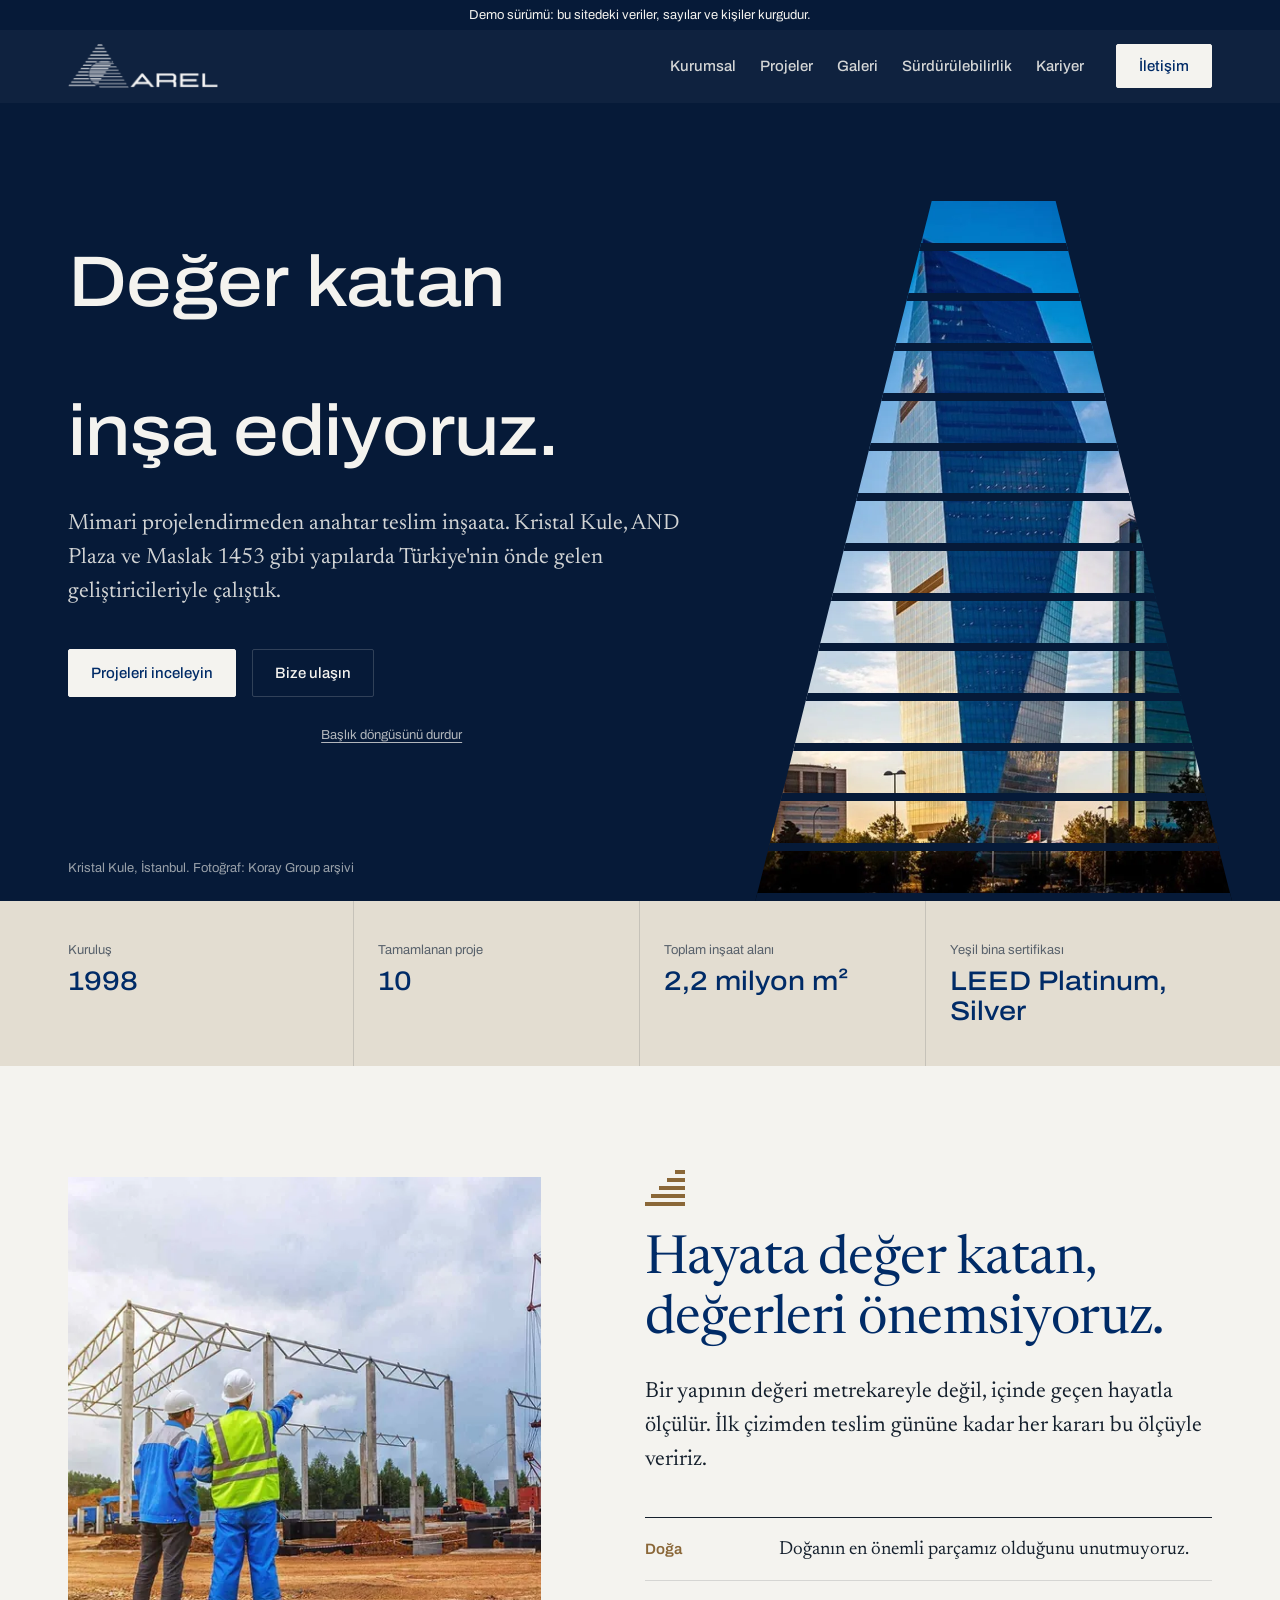
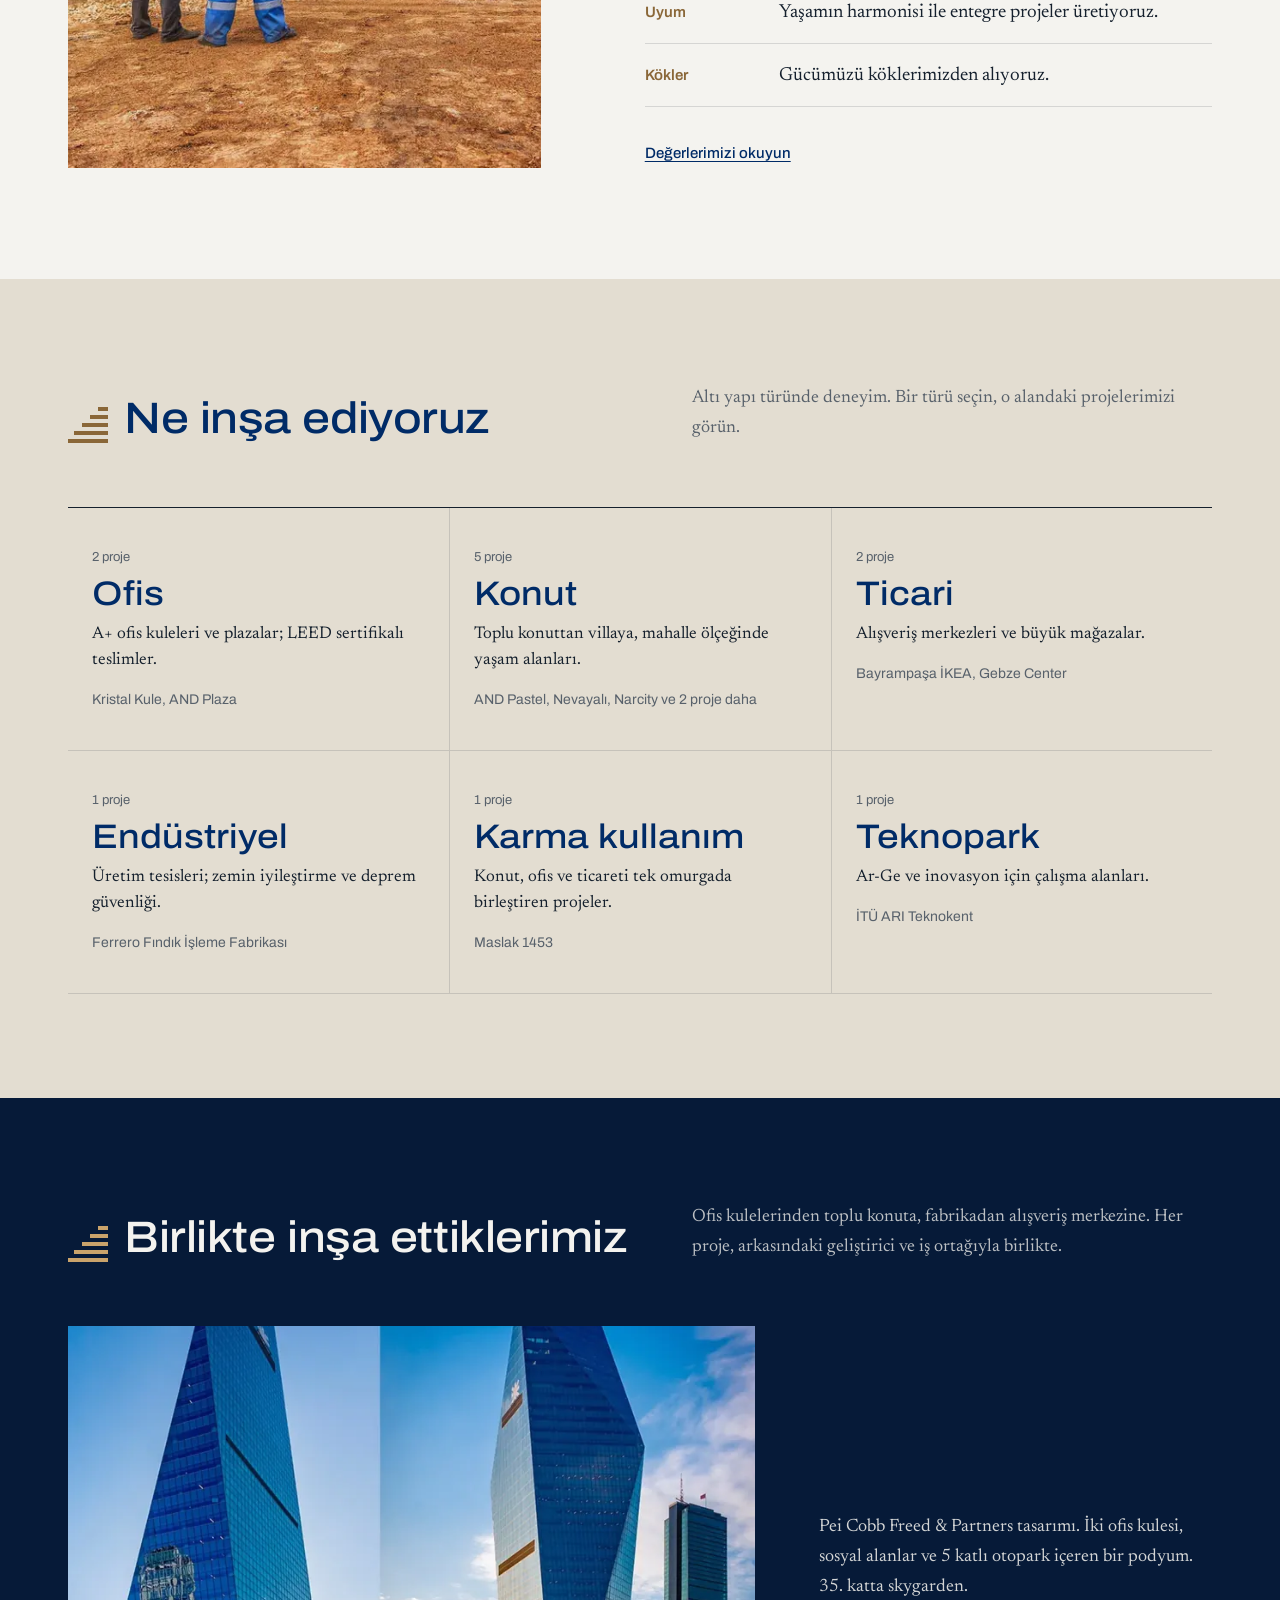
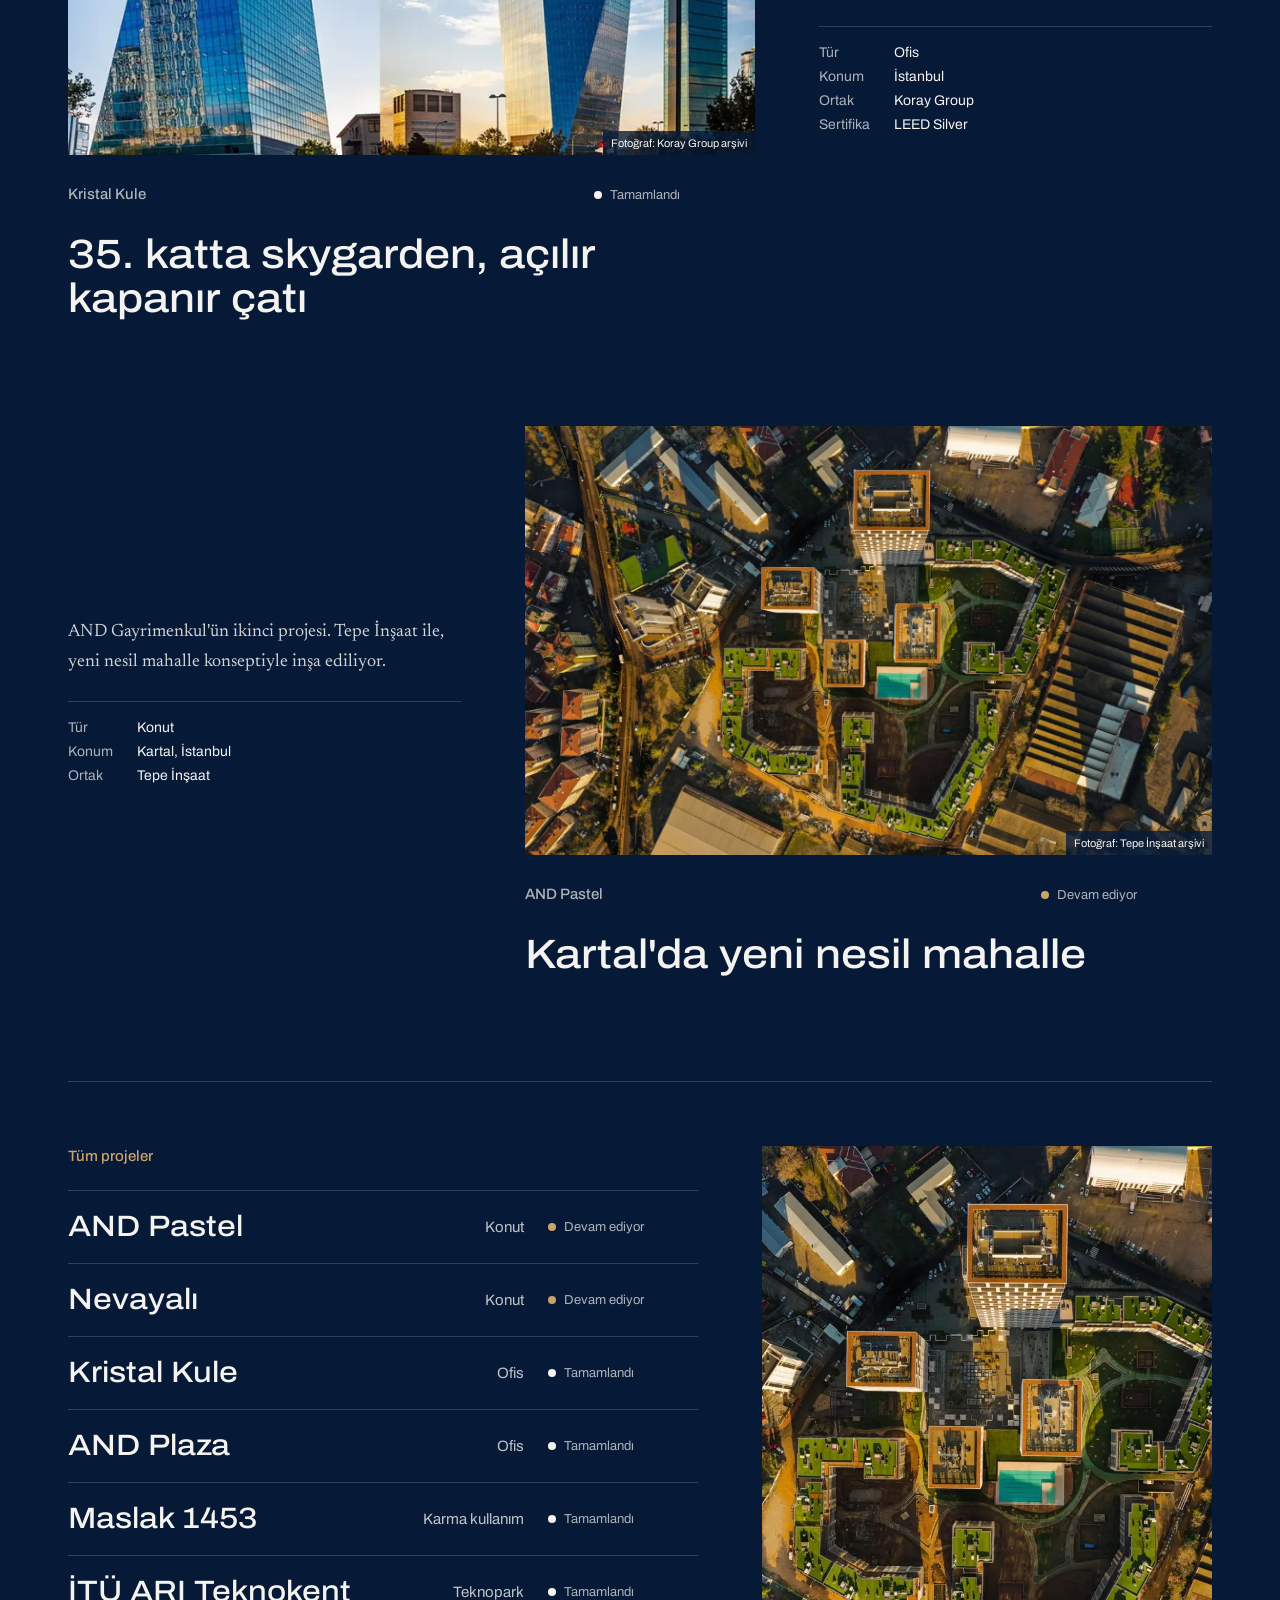
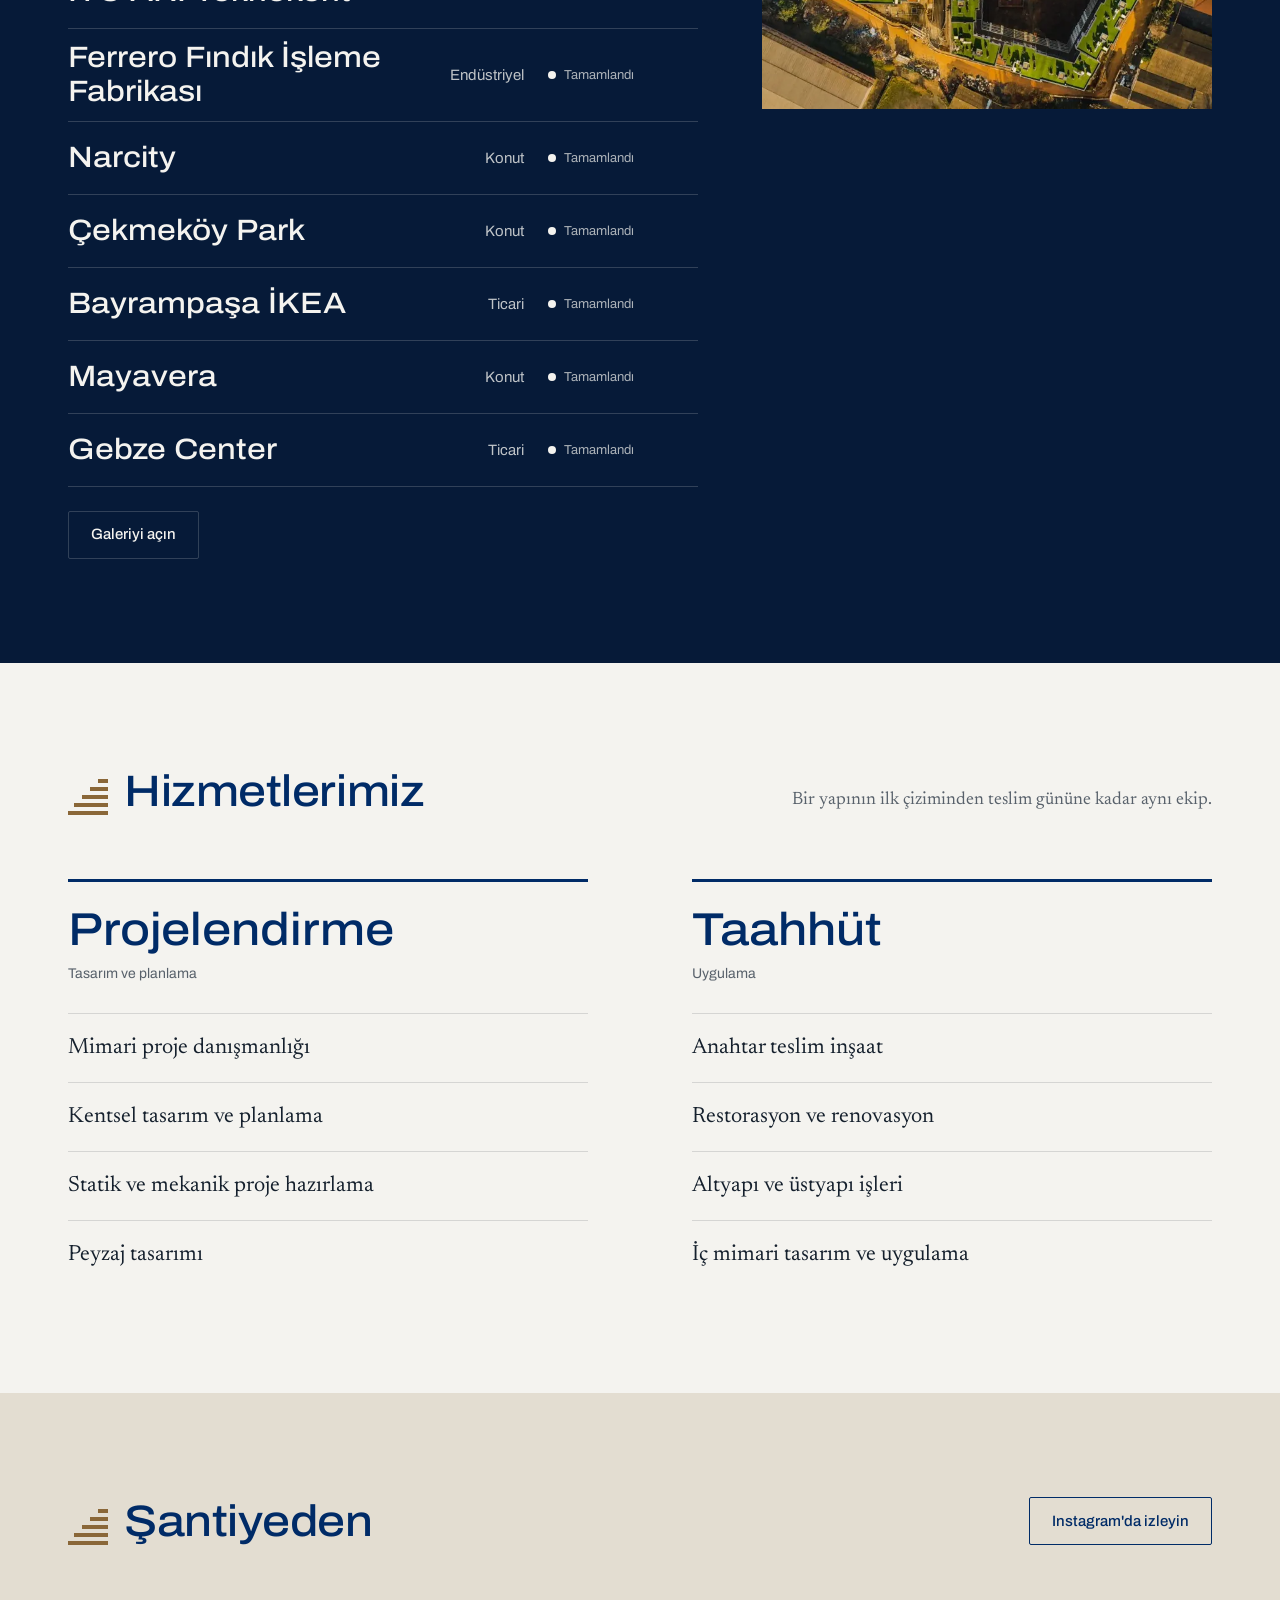
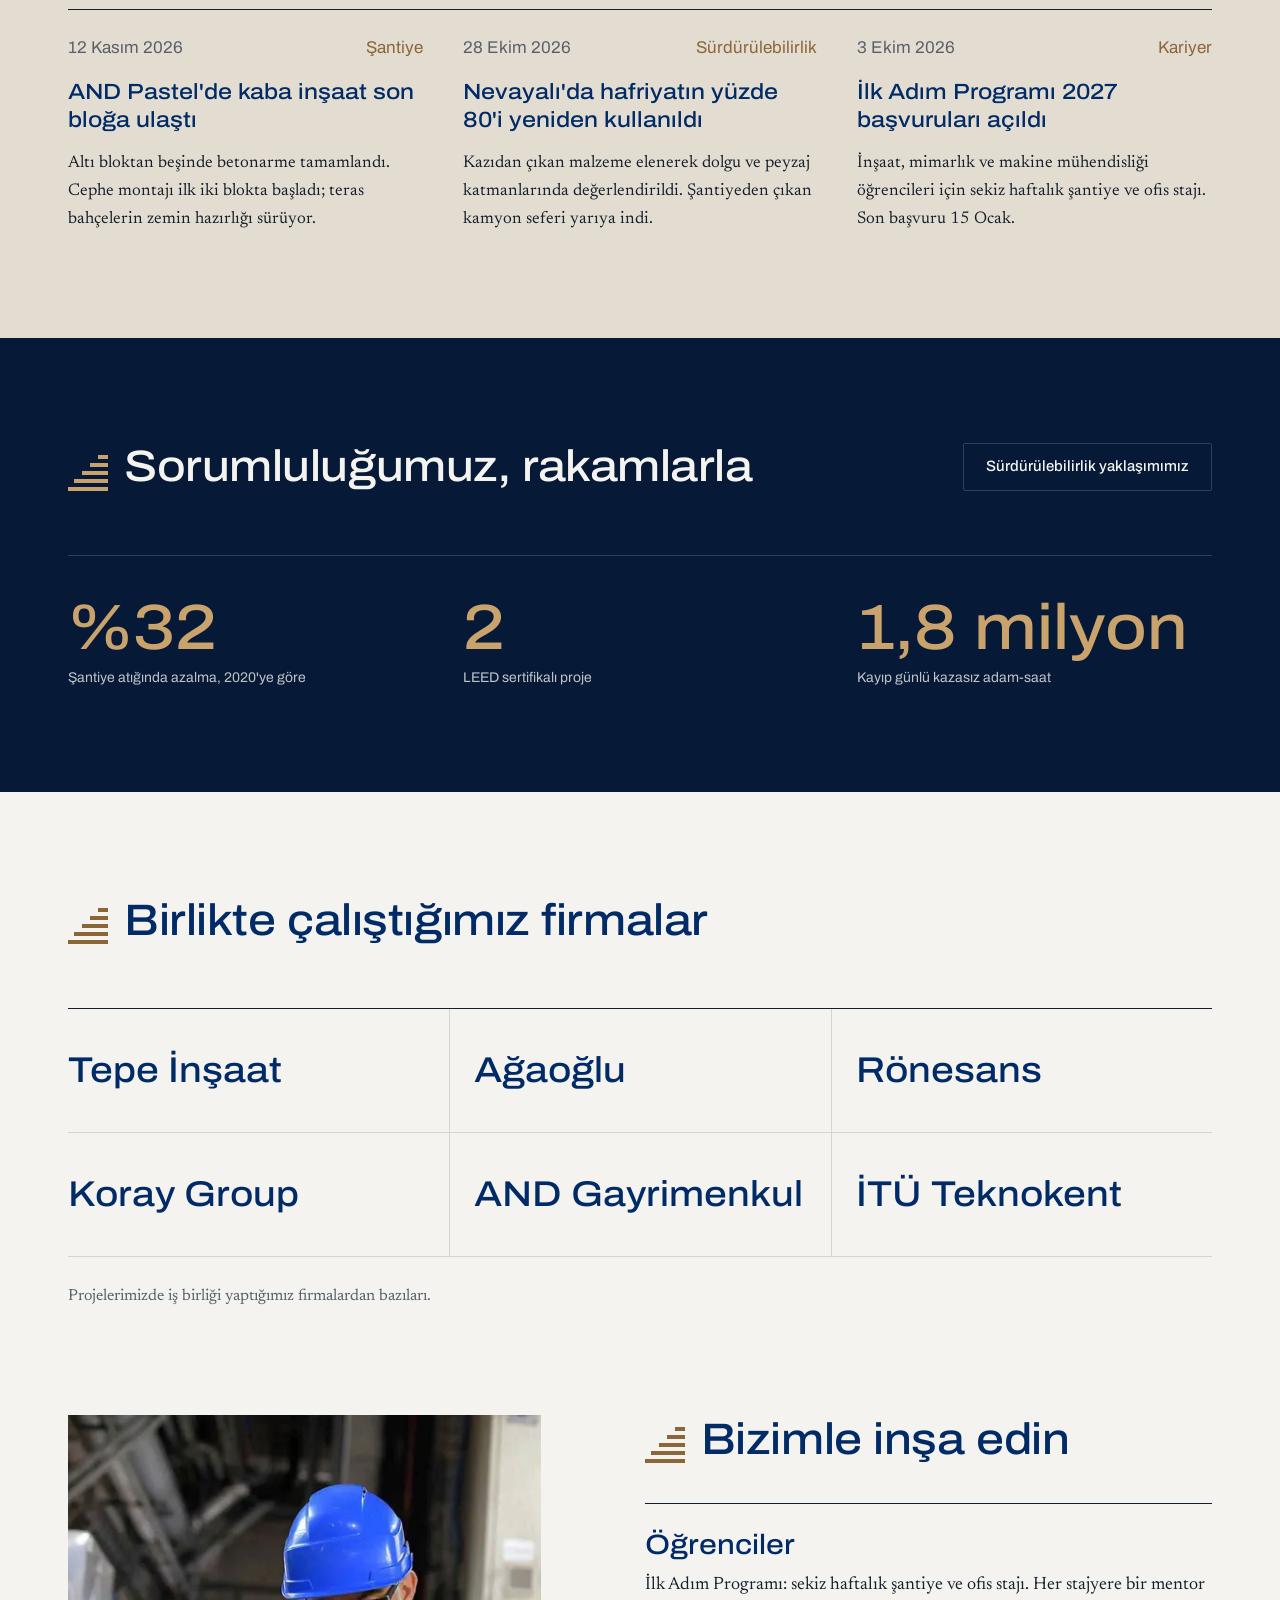
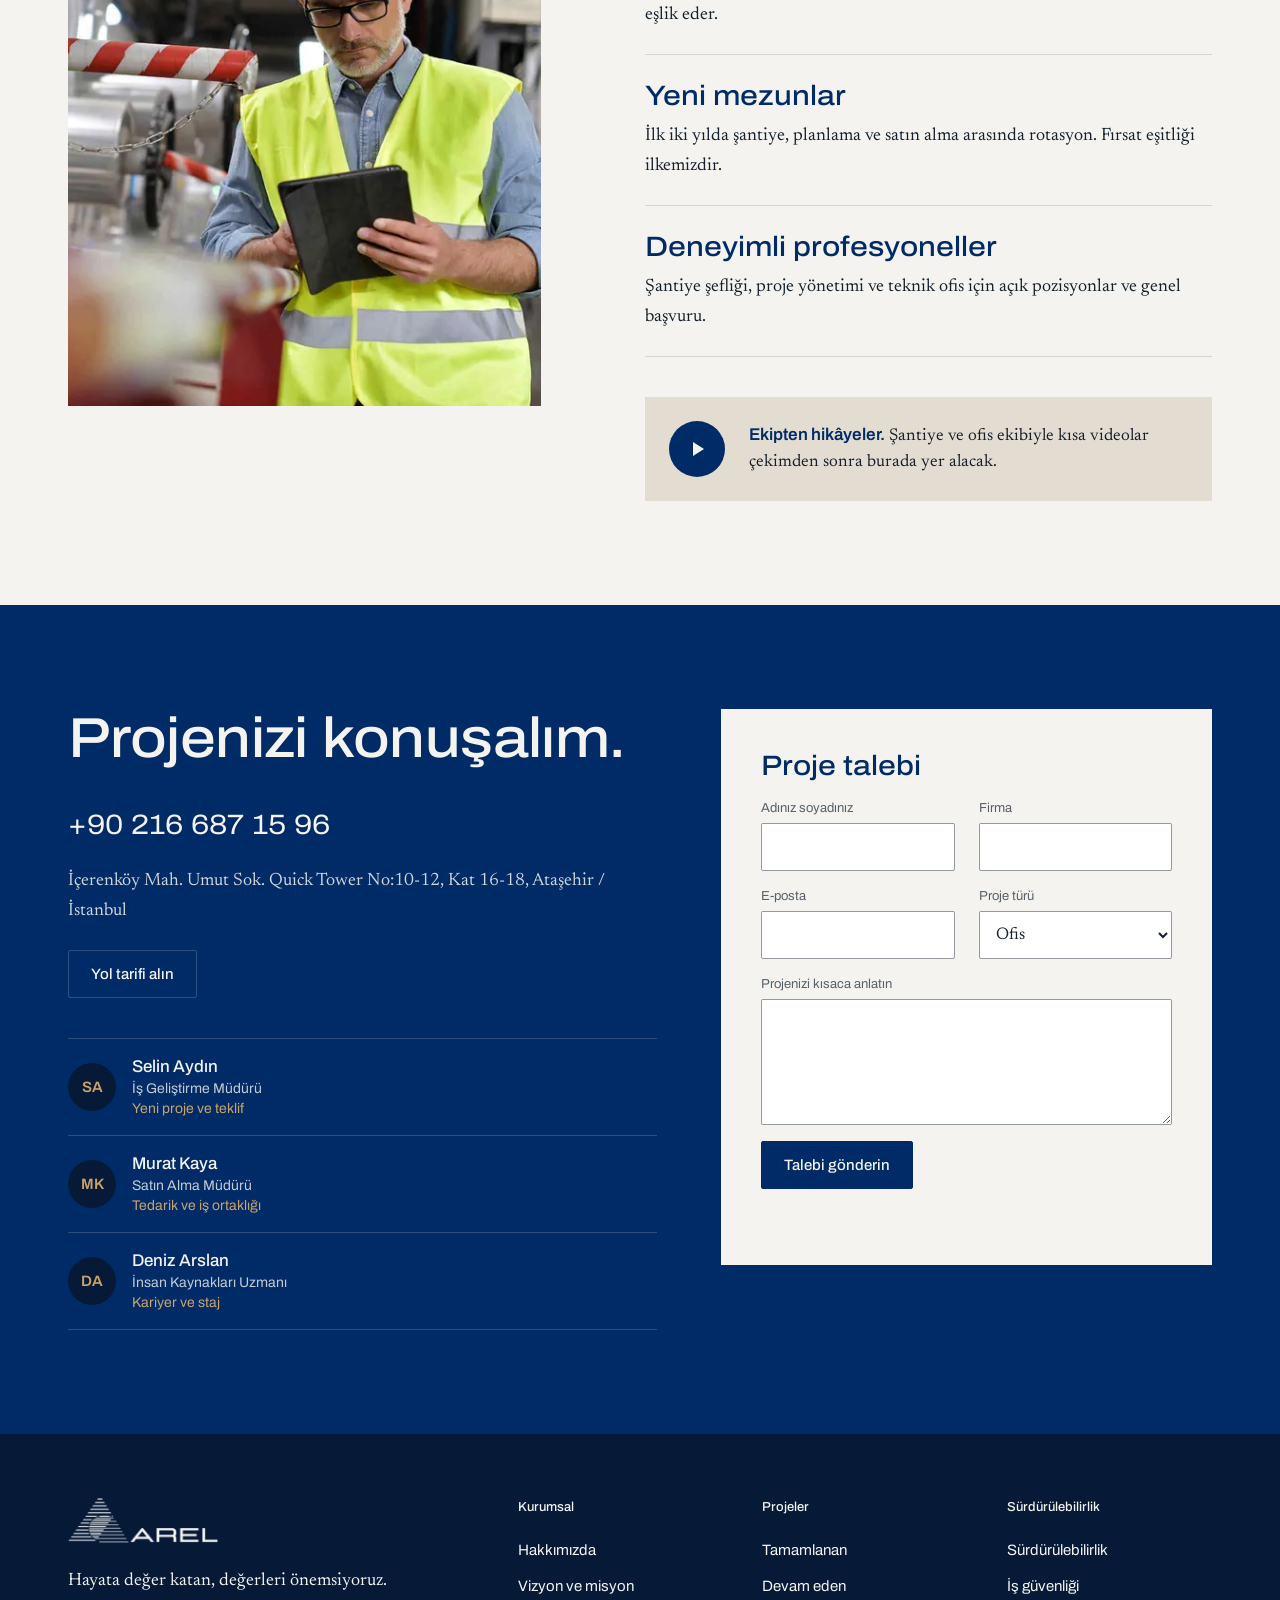
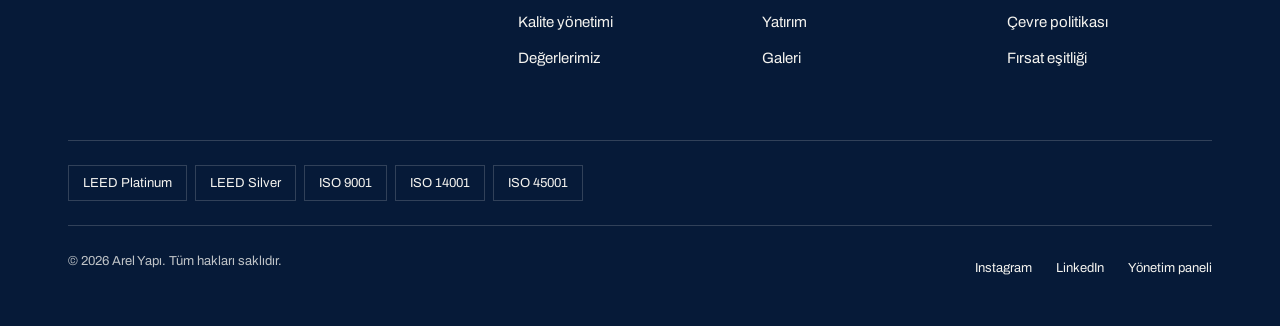
==== commit c5f59945: "Arel Yapı sitesi v5: yeni düzen, piramit hero, demo panel Koyu header, logodaki kat çizgileriyle kat" ====
--- a/index.html
+++ b/index.html
@@ -6,7 +6,7 @@
 <title>Arel Yapı | Projelendirme ve Taahhüt</title>
 <meta name="description" content="Arel Yapı, Ataşehir merkezli projelendirme ve taahhüt firması. Kristal Kule, AND Plaza, Maslak 1453 ve Ferrero fabrikası gibi ofis, konut, ticari ve endüstriyel yapılar.">
 <link rel="canonical" href="https://www.arelyapi.net/">
-<meta name="theme-color" content="#F4F3EF">
+<meta name="theme-color" content="#061A38">
 <meta property="og:type" content="website">
 <meta property="og:locale" content="tr_TR">
 <meta property="og:title" content="Arel Yapı | Projelendirme ve Taahhüt">
@@ -62,28 +62,29 @@
 
 <main id="icerik">
 
-  <section class="hero" aria-labelledby="hero-baslik">
-    <div class="hero-grid">
-      <div class="hero-text">
+  <section class="hero5 on-dark" aria-labelledby="hero-baslik">
+    <div class="hero5-ic">
+      <div class="hero5-metin">
         <h1 id="hero-baslik">
-          <span class="visually-hidden">Değer katan ofisler, konutlar, fabrikalar ve alışveriş merkezleri inşa ediyoruz.</span>
+          <span class="visually-hidden">Değer katan ofisler, konutlar, fabrikalar ve mahalleler inşa ediyoruz.</span>
           <span aria-hidden="true">Değer katan <span class="doner"><span id="doner">ofisler</span></span> inşa ediyoruz.</span>
         </h1>
-        <p class="lead">Hayata değer katan, değerleri önemsiyoruz. Mimari projelendirmeden anahtar teslim inşaata; Kristal Kule, AND Plaza ve Maslak 1453 gibi yapılarda Türkiye'nin önde gelen geliştiricileriyle çalıştık.</p>
+        <p class="lead">Mimari projelendirmeden anahtar teslim inşaata. Kristal Kule, AND Plaza ve Maslak 1453 gibi yapılarda Türkiye'nin önde gelen geliştiricileriyle çalıştık.</p>
         <div class="actions">
           <a class="btn btn-primary" href="#projeler">Projeleri inceleyin</a>
           <a class="btn btn-ghost" href="#iletisim">Bize ulaşın</a>
         </div>
         <button class="doner-btn" type="button" id="doner-btn" aria-pressed="false" hidden>Başlık döngüsünü durdur</button>
       </div>
-      <div class="hero-media">
-        <picture>
-          <source type="image/webp" srcset="assets/img/kristal-kule-kule-425.webp 425w, assets/img/kristal-kule-kule-850.webp 850w" sizes="(max-width: 1020px) 100vw, 50vw">
-          <img src="assets/img/kristal-kule-kule-850.jpg" width="848" height="1348" alt="Kristal Kule, gün batımında altın ışık alan kristal formlu ofis kulesi" fetchpriority="high">
-        </picture>
-        <div class="slats" aria-hidden="true"><span></span><span></span><span></span><span></span><span></span><span></span><span></span><span></span><span></span><span></span><span></span><span></span></div>
-        <p class="hero-caption">Kristal Kule, İstanbul</p>
-      </div>
+      <div class="piramit" role="img" aria-label="Gün batımında Kristal Kule; görsel, logodaki kat çizgileri gibi yatay şeritlerle bölünmüş">
+        <div class="yuksel">
+          <picture>
+            <source type="image/webp" srcset="assets/img/kristal-kule-kule-425.webp 425w, assets/img/kristal-kule-kule-850.webp 850w" sizes="(max-width: 1020px) 100vw, 42vw">
+            <img src="assets/img/kristal-kule-kule-850.jpg" width="848" height="1348" alt="" fetchpriority="high">
+          </picture>
+        </div>
+      </div>
+      <p class="hero5-not">Kristal Kule, İstanbul. Fotoğraf: Koray Group arşivi</p>
     </div>
     <div class="kunye-serit">
       <div class="wrap">
@@ -97,6 +98,23 @@
     </div>
   </section>
 
+  <section class="section manifesto" id="degerler" aria-labelledby="man-baslik">
+    <div class="wrap man-grid">
+      <figure><picture><source type="image/webp" srcset="assets/img/ilk-adim-600.webp 600w, assets/img/ilk-adim-1200.webp 1200w" sizes="(max-width: 1020px) 100vw, 40vw"><img src="assets/img/ilk-adim-1200.jpg" width="1200" height="1244" alt="Şantiyede baretli ekip üyeleri" loading="lazy"></picture></figure>
+      <div class="man-metin">
+        <span class="kat" aria-hidden="true"></span>
+        <h2 id="man-baslik">Hayata değer katan, değerleri önemsiyoruz.</h2>
+        <p class="lead">Bir yapının değeri metrekareyle değil, içinde geçen hayatla ölçülür. İlk çizimden teslim gününe kadar her kararı bu ölçüyle veririz.</p>
+        <dl class="man-deger">
+          <div><dt>Doğa</dt><dd>Doğanın en önemli parçamız olduğunu unutmuyoruz.</dd></div>
+          <div><dt>Uyum</dt><dd>Yaşamın harmonisi ile entegre projeler üretiyoruz.</dd></div>
+          <div><dt>Kökler</dt><dd>Gücümüzü köklerimizden alıyoruz.</dd></div>
+        </dl>
+        <a class="link" href="https://www.arelyapi.net/degerlerimiz/">Değerlerimizi okuyun</a>
+      </div>
+    </div>
+  </section>
+
   <section class="section sektorler" id="sektorler" aria-labelledby="sektor-baslik">
     <div class="wrap">
       <div class="section-head">
@@ -107,7 +125,7 @@
     </div>
   </section>
 
-  <section class="section" id="projeler" aria-labelledby="projeler-baslik">
+  <section class="section projeler5 on-dark" id="projeler" aria-labelledby="projeler-baslik">
     <div class="wrap">
       <div class="section-head">
         <div class="title"><span class="kat" aria-hidden="true"></span><h2 id="projeler-baslik">Birlikte inşa ettiklerimiz</h2></div>
@@ -223,22 +241,17 @@
     </div>
   </section>
 
-  <section class="section degerler on-dark" aria-labelledby="deger-baslik">
-    <div class="wrap">
-      <div class="section-head">
-        <div class="title"><span class="kat" aria-hidden="true"></span><h2 id="deger-baslik">Değerlerimiz</h2></div>
-      </div>
-      <div class="deger-grid">
-        <div class="deger"><h3>Doğa</h3><p>Doğanın en önemli parçamız olduğunu unutmuyoruz.</p></div>
-        <div class="deger"><h3>Uyum</h3><p>Yaşamın harmonisi ile entegre projeler üretiyoruz.</p></div>
-        <div class="deger"><h3>Kökler</h3><p>Arel Yapı olarak gücümüzü köklerimizden alıyoruz.</p></div>
+  <section class="section sorumluluk on-dark" aria-labelledby="sor-baslik">
+    <div class="wrap">
+      <div class="section-head">
+        <div class="title"><span class="kat" aria-hidden="true"></span><h2 id="sor-baslik">Sorumluluğumuz, rakamlarla</h2></div>
+        <a class="btn btn-ghost" href="https://www.arelyapi.net/surdurulebilirlik/">Sürdürülebilirlik yaklaşımımız</a>
       </div>
       <dl class="rakamlar">
         <div><dd>%32</dd><dt>Şantiye atığında azalma, 2020'ye göre</dt></div>
         <div><dd>2</dd><dt>LEED sertifikalı proje</dt></div>
         <div><dd>1,8 milyon</dd><dt>Kayıp günlü kazasız adam-saat</dt></div>
       </dl>
-      <a class="link" href="https://www.arelyapi.net/degerlerimiz/">Değerlerimizi okuyun</a>
     </div>
   </section>
 
@@ -259,32 +272,22 @@
     </div>
   </section>
 
-  <section class="section kariyer" id="kariyer" aria-labelledby="kariyer-baslik">
-    <div class="wrap">
-      <div class="section-head">
-        <div class="title"><span class="kat" aria-hidden="true"></span><h2 id="kariyer-baslik">Kariyer</h2></div>
-        <a class="btn btn-ghost" href="https://www.arelyapi.net/is-basvurusu/">İş başvurusu yapın</a>
-      </div>
-      <div class="kariyer-grid">
-        <a class="kariyer-item" href="https://www.arelyapi.net/ilk-adim-programi/">
-          <figure><picture><source type="image/webp" srcset="assets/img/ilk-adim-600.webp 600w, assets/img/ilk-adim-1200.webp 1200w" sizes="(max-width: 1020px) 140px, 33vw"><img src="assets/img/ilk-adim-1200.jpg" width="1200" height="1244" alt="" loading="lazy"></picture></figure>
-          <h3>Öğrenciler</h3>
-          <p>İlk Adım Programı: sekiz haftalık şantiye ve ofis stajı. Her stajyere bir mentor eşlik eder.</p>
-        </a>
-        <a class="kariyer-item" href="https://www.arelyapi.net/is-basvurusu/">
-          <figure><picture><source type="image/webp" srcset="assets/img/firsat-esitligi-600.webp 600w, assets/img/firsat-esitligi-1200.webp 1200w" sizes="(max-width: 1020px) 140px, 33vw"><img src="assets/img/firsat-esitligi-1200.jpg" width="1200" height="1244" alt="" loading="lazy"></picture></figure>
-          <h3>Yeni mezunlar</h3>
-          <p>İlk iki yılda şantiye, planlama ve satın alma arasında rotasyon. Fırsat eşitliği ilkemizdir.</p>
-        </a>
-        <a class="kariyer-item" href="https://www.arelyapi.net/is-basvurusu/">
-          <figure><picture><source type="image/webp" srcset="assets/img/insan-kaynaklari-600.webp 600w, assets/img/insan-kaynaklari-1200.webp 1200w" sizes="(max-width: 1020px) 140px, 33vw"><img src="assets/img/insan-kaynaklari-1200.jpg" width="1200" height="1244" alt="" loading="lazy"></picture></figure>
-          <h3>Deneyimli profesyoneller</h3>
-          <p>Şantiye şefliği, proje yönetimi ve teknik ofis için açık pozisyonlar ve genel başvuru.</p>
-        </a>
-      </div>
-      <div class="ekip-video">
-        <span class="oynat" aria-hidden="true"><svg width="20" height="20" viewBox="0 0 20 20"><path d="M6 3l11 7-11 7z" fill="currentColor"/></svg></span>
-        <p><strong>Ekipten hikâyeler.</strong> Şantiye ve ofis ekibiyle kısa videolar çekimden sonra burada yer alacak.</p>
+  <section class="section kariyer5" id="kariyer" aria-labelledby="kariyer-baslik">
+    <div class="wrap kar-grid">
+      <figure><picture><source type="image/webp" srcset="assets/img/insan-kaynaklari-600.webp 600w, assets/img/insan-kaynaklari-1200.webp 1200w" sizes="(max-width: 1020px) 100vw, 40vw"><img src="assets/img/insan-kaynaklari-1200.jpg" width="1200" height="1244" alt="Şantiyede çalışan ekip" loading="lazy"></picture></figure>
+      <div>
+        <div class="section-head">
+          <div class="title"><span class="kat" aria-hidden="true"></span><h2 id="kariyer-baslik">Bizimle inşa edin</h2></div>
+        </div>
+        <ul class="kar-liste">
+          <li><a href="https://www.arelyapi.net/ilk-adim-programi/"><h3>Öğrenciler</h3><p>İlk Adım Programı: sekiz haftalık şantiye ve ofis stajı. Her stajyere bir mentor eşlik eder.</p></a></li>
+          <li><a href="https://www.arelyapi.net/is-basvurusu/"><h3>Yeni mezunlar</h3><p>İlk iki yılda şantiye, planlama ve satın alma arasında rotasyon. Fırsat eşitliği ilkemizdir.</p></a></li>
+          <li><a href="https://www.arelyapi.net/is-basvurusu/"><h3>Deneyimli profesyoneller</h3><p>Şantiye şefliği, proje yönetimi ve teknik ofis için açık pozisyonlar ve genel başvuru.</p></a></li>
+        </ul>
+        <div class="ekip-video">
+          <span class="oynat" aria-hidden="true"><svg width="20" height="20" viewBox="0 0 20 20"><path d="M6 3l11 7-11 7z" fill="currentColor"/></svg></span>
+          <p><strong>Ekipten hikâyeler.</strong> Şantiye ve ofis ekibiyle kısa videolar çekimden sonra burada yer alacak.</p>
+        </div>
       </div>
     </div>
   </section>
--- a/assets/css/arel.css
+++ b/assets/css/arel.css
@@ -522,3 +522,146 @@
 .iletisim .talep .btn-primary { background: var(--lacivert); color: var(--kirec); border-color: var(--lacivert); }
 .iletisim .talep .btn-primary:hover { background: var(--gece); border-color: var(--gece); }
 .iletisim .talep h3 { color: var(--lacivert); }
+
+/* 11. v5 düzeni: koyu header, piramit hero, bant ritmi -------------------- */
+.site-header { background: rgba(6, 26, 56, .96); }
+.site-header.scrolled { border-bottom-color: var(--cizgi-koyu); }
+.site-header :focus-visible { outline-color: var(--bronz-acik); }
+.logo img { filter: brightness(0) invert(.96); }
+.nav a { color: rgba(244, 243, 239, .86); }
+.nav a:hover, .nav a[aria-current="page"] { color: var(--kirec); }
+.nav a[aria-current="page"]::after { background: var(--bronz-acik); }
+.nav .btn, .nav .btn:hover { background: var(--kirec); color: var(--lacivert); border-color: var(--kirec); }
+.menu-btn { color: var(--kirec); }
+.on-dark .btn-primary { background: var(--kirec); color: var(--lacivert); border-color: var(--kirec); }
+.on-dark .btn-primary:hover { background: var(--traverten); border-color: var(--traverten); }
+.on-dark h2 { color: var(--kirec); }
+.on-dark .section-head p { color: rgba(244, 243, 239, .76); }
+@media (max-width: 1020px) {
+  .nav { background: var(--gece); border-bottom-color: var(--cizgi-koyu); }
+  .nav a { border-bottom-color: var(--cizgi-koyu); color: var(--kirec); }
+}
+
+/* Hero: fotoğraf logodaki çizgili üçgenin içinden görünür ve alttan yükselir */
+.hero5 { background: var(--gece); color: var(--kirec); overflow: hidden; }
+.hero5-ic { position: relative; max-width: 1440px; margin: 0 auto; padding: 0 var(--gutter); display: grid; grid-template-columns: minmax(0, 7fr) minmax(0, 5fr); gap: var(--space-10); align-items: end; min-height: min(calc(100vh - 102px), 840px); }
+.hero5-metin { align-self: center; display: grid; gap: var(--space-10); padding: var(--space-26) 0; padding-left: max(0px, calc((min(100vw, 1440px) - var(--wrap)) / 2)); }
+.hero5 h1 { color: var(--kirec); font-size: clamp(44px, 5.6vw, 88px); line-height: 1; }
+.hero5 h1 .doner { display: block; overflow: hidden; color: var(--bronz-acik); padding-bottom: .08em; }
+.hero5 h1 #doner { display: inline-block; transition: transform .26s var(--ease), opacity .26s var(--ease); }
+.hero5 h1 #doner.cik { transform: translateY(40%); opacity: 0; }
+.hero5 .lead { font-size: 22px; line-height: 34px; max-width: 30em; color: rgba(244, 243, 239, .86); }
+.hero5 .actions { display: flex; gap: var(--space-4); flex-wrap: wrap; }
+.hero5 .doner-btn { color: rgba(244, 243, 239, .72); }
+.piramit { position: relative; align-self: end; height: min(78vh, 700px); clip-path: polygon(37% 0, 63% 0, 100% 100%, 0 100%); }
+.piramit .yuksel { position: absolute; inset: 0; animation: yuksel 1.7s var(--ease) .1s both; }
+.piramit picture, .piramit img { display: block; width: 100%; height: 100%; }
+.piramit img { object-fit: cover; object-position: 46% 18%; }
+.piramit::after { content: ""; position: absolute; inset: 0; background: repeating-linear-gradient(to bottom, transparent 0 42px, var(--gece) 42px 50px); }
+@keyframes yuksel { from { clip-path: inset(100% 0 0 0); } to { clip-path: inset(0); } }
+.hero5-not { position: absolute; left: max(var(--gutter), calc((min(100vw, 1440px) - var(--wrap)) / 2 + var(--gutter))); bottom: var(--space-6); font-family: var(--font-display); font-size: 13px; line-height: 18px; color: rgba(244, 243, 239, .62); }
+.hero5 .kunye-serit { background: var(--traverten); border: 0; color: var(--murekkep); }
+.hero5 .kunye-serit div { padding-top: var(--space-10); padding-bottom: var(--space-10); }
+.hero5 .kunye-serit dd { font-size: clamp(22px, 2.1vw, 32px); line-height: 1.1; margin-top: var(--space-2); }
+
+/* Manifesto: sıcak, insanlı */
+.man-grid { display: grid; grid-template-columns: minmax(0, 5fr) minmax(0, 6fr); gap: var(--space-26); align-items: center; }
+.man-grid figure { margin: 0; aspect-ratio: 4 / 5; overflow: hidden; position: relative; background: var(--traverten); }
+.man-grid img { width: 100%; height: 100%; object-fit: cover; }
+.man-metin { display: grid; gap: var(--space-6); justify-items: start; }
+.manifesto h2 { font-family: var(--font-serif); font-weight: 400; font-stretch: 100%; letter-spacing: -.01em; font-size: clamp(34px, 4.2vw, 60px); line-height: 1.12; color: var(--lacivert); }
+.manifesto .lead { font-size: 22px; line-height: 34px; max-width: 28em; }
+.man-deger { margin: var(--space-4) 0 0; width: 100%; border-top: 1px solid var(--murekkep); }
+.man-deger div { display: grid; grid-template-columns: 110px 1fr; gap: var(--space-6); padding: var(--space-4) 0; border-bottom: 1px solid var(--cizgi); align-items: baseline; }
+.man-deger dt { font-family: var(--font-display); font-weight: 600; font-size: 15px; color: var(--bronz); }
+.man-deger dd { margin: 0; font-size: 19px; line-height: 28px; }
+
+/* Sektörler taş bantta */
+.section.sektorler { background: var(--traverten); padding-bottom: var(--space-26); }
+.sektorler .sektor-grid a:hover, .sektorler .sektor-grid a:focus-visible { background: var(--kirec); }
+.sektor-grid h3 { font-size: 34px; line-height: 40px; }
+.sektor-grid a { padding: var(--space-10) var(--space-6); }
+
+/* Projeler: gece bandı, sinematik iki proje ve büyük dizin */
+.projeler5 { background: var(--gece); color: var(--kirec); }
+.projeler5 .featured { display: grid; grid-template-columns: 1fr; gap: var(--space-26); }
+.projeler5 .feat { grid-column: auto; margin: 0; display: grid; grid-template-columns: minmax(0, 7fr) minmax(0, 4fr); column-gap: var(--space-16); row-gap: var(--space-6); align-items: end; }
+.projeler5 .feat > a { grid-column: 1; grid-row: 1 / span 2; }
+.projeler5 .feat > p { grid-column: 2; align-self: end; color: rgba(244, 243, 239, .86); }
+.projeler5 .feat > dl { grid-column: 2; align-self: start; border-top: 1px solid var(--cizgi-koyu); padding-top: var(--space-4); }
+.projeler5 .feat-b { grid-template-columns: minmax(0, 4fr) minmax(0, 7fr); }
+.projeler5 .feat-b > a { grid-column: 2; }
+.projeler5 .feat-b > p, .projeler5 .feat-b > dl { grid-column: 1; }
+.projeler5 .feat figure, .projeler5 .feat-b figure { aspect-ratio: 16 / 10; background: #0B2550; }
+.projeler5 .feat h3 { color: var(--kirec); font-size: clamp(28px, 3.2vw, 46px); line-height: 1.08; }
+.projeler5 .feat-ad, .projeler5 .durum, .projeler5 .feat dt { color: rgba(244, 243, 239, .7); }
+.projeler5 .feat dd { color: var(--kirec); }
+.projeler5 .durum::before { background: var(--kirec); }
+.projeler5 .durum.devam::before { background: var(--bronz-acik); }
+.projeler5 .dizin { display: grid; grid-template-columns: minmax(0, 7fr) minmax(0, 5fr); column-gap: var(--space-16); margin-top: var(--space-26); padding-top: var(--space-16); border-top: 1px solid var(--cizgi-koyu); }
+.projeler5 .dizin > * { grid-column: 1; }
+.projeler5 .dizin h3 { color: var(--kirec); font-size: 15px; line-height: 20px; font-weight: 500; font-stretch: 100%; color: var(--bronz-acik); }
+.projeler5 .dizin-head { display: none; }
+.projeler5 .dizin-list { border-top-color: var(--cizgi-koyu); }
+.projeler5 .dizin-list li { border-bottom-color: var(--cizgi-koyu); }
+.projeler5 .dizin-list a { grid-template-columns: minmax(0, 1fr) auto 150px; color: rgba(244, 243, 239, .78); min-height: 72px; }
+.projeler5 .dizin-list .konum, .projeler5 .dizin-list .ortak { display: none; }
+.projeler5 .dizin-list .ad { color: var(--kirec); font-size: clamp(22px, 2.3vw, 32px); line-height: 1.15; }
+.projeler5 .dizin-list a:hover, .projeler5 .dizin-list a:focus-visible { background: rgba(244, 243, 239, .07); }
+.projeler5 .dizin-list a:hover .ad, .projeler5 .dizin-list a:focus-visible .ad { color: var(--bronz-acik); }
+.projeler5 .dizin-onizleme { grid-column: 2; grid-row: 1 / span 4; position: sticky; top: calc(var(--header-h) + 32px); align-self: start; width: 100%; aspect-ratio: 4 / 5; opacity: 1; box-shadow: none; background: repeating-linear-gradient(to bottom, #0B2550 0 42px, var(--gece) 42px 50px); }
+.projeler5 .dizin-onizleme img { opacity: 0; transition: opacity .3s var(--ease); }
+.projeler5 .dizin-onizleme.on img { opacity: 1; }
+.projeler5 .dizin-foot { justify-content: flex-start; }
+
+/* Hizmetler: kart yerine iki büyük sütun */
+.section.hizmetler { background: var(--kirec); }
+.hizmet-grid { gap: var(--space-26); }
+.hizmet { background: none; padding: 0; border-top: 3px solid var(--lacivert); padding-top: var(--space-6); }
+.hizmet h3 { font-size: clamp(32px, 3.6vw, 48px); line-height: 1.05; }
+.hizmet ul li { font-size: 22px; line-height: 32px; padding: 18px 0; }
+
+.section.haberler { background: var(--traverten); }
+.sorumluluk { background: var(--gece); color: var(--kirec); }
+.sorumluluk .rakamlar { margin-top: 0; }
+.sorumluluk .rakamlar dd { font-size: clamp(40px, 5vw, 76px); white-space: nowrap; }
+
+.ortaklar li { font-size: clamp(24px, 2.8vw, 40px); padding: var(--space-10) 0; }
+
+.section.kariyer5 { padding-top: 0; }
+.kar-grid { display: grid; grid-template-columns: minmax(0, 5fr) minmax(0, 6fr); gap: var(--space-26); align-items: start; }
+.kar-grid figure { margin: 0; aspect-ratio: 4 / 5; overflow: hidden; position: relative; background: var(--traverten); }
+.kar-grid img { width: 100%; height: 100%; object-fit: cover; }
+.kar-grid .section-head { margin-bottom: var(--space-10); }
+.kar-liste { border-top: 1px solid var(--murekkep); }
+.kar-liste li { border-bottom: 1px solid var(--cizgi); }
+.kar-liste a { display: grid; gap: var(--space-2); padding: var(--space-6) 0; text-decoration: none; color: var(--murekkep); transition: background-color .2s var(--ease), padding .3s var(--ease); }
+.kar-liste a:hover, .kar-liste a:focus-visible { background: var(--traverten); padding-left: var(--space-4); }
+.kar-liste h3 { font-size: 28px; line-height: 34px; font-weight: 500; font-stretch: 112%; }
+
+@media (max-width: 1020px) {
+  .hero5-ic { grid-template-columns: 1fr; min-height: 0; gap: 0; }
+  .hero5-metin { padding: var(--space-16) 0 var(--space-10); }
+  .piramit { height: 62vh; max-height: 520px; }
+  .hero5-not { position: static; padding: var(--space-4) 0; }
+  .man-grid, .kar-grid { grid-template-columns: 1fr; gap: var(--space-10); }
+  .man-grid figure, .kar-grid figure { aspect-ratio: 4 / 3; }
+  .projeler5 .feat, .projeler5 .feat-b { grid-template-columns: 1fr; }
+  .projeler5 .feat > a, .projeler5 .feat > p, .projeler5 .feat > dl, .projeler5 .feat-b > a, .projeler5 .feat-b > p, .projeler5 .feat-b > dl { grid-column: 1; grid-row: auto; }
+  .projeler5 .featured { gap: var(--space-16); }
+  .projeler5 .dizin { grid-template-columns: 1fr; margin-top: var(--space-16); }
+  .projeler5 .dizin-onizleme { display: none; }
+  .projeler5 .dizin-list a { grid-template-columns: minmax(0, 1fr) auto; }
+  .projeler5 .dizin-list .tur { display: none; }
+  .projeler5 .dizin-list .durum { grid-row: auto; }
+  .hizmet-grid { gap: var(--space-16); }
+}
+@media (max-width: 640px) {
+  .hero5 .lead, .manifesto .lead { font-size: 19px; line-height: 30px; }
+  .man-deger div { grid-template-columns: 1fr; gap: 2px; }
+  .section.sektorler { padding-bottom: var(--space-16); }
+  .sektor-grid a { padding: var(--space-6) 0; }
+  .hizmet ul li { font-size: 19px; line-height: 28px; }
+}
+@media (prefers-reduced-motion: reduce) { .piramit .yuksel { animation: none; } }
+.kunye-serit .wrap, .hero5 .kunye-serit .wrap { padding: 0 var(--gutter); border: 0; }
